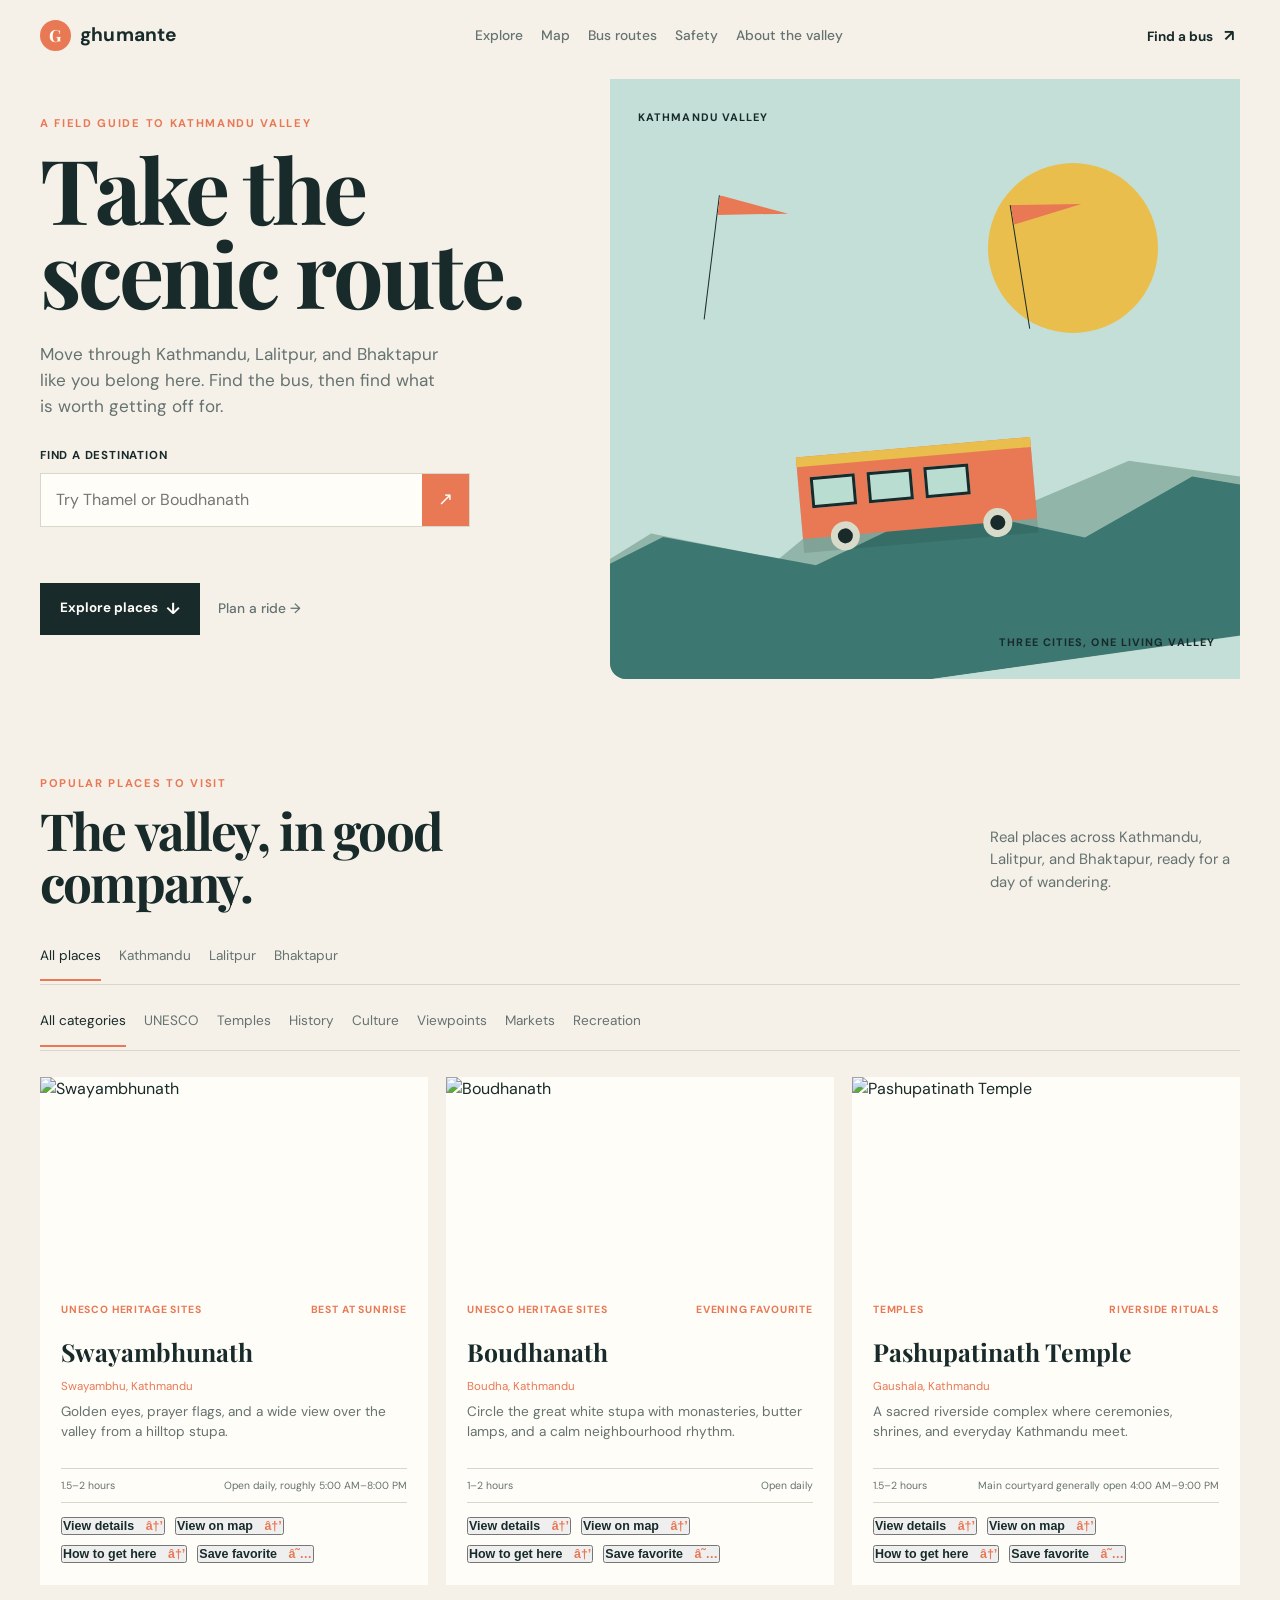
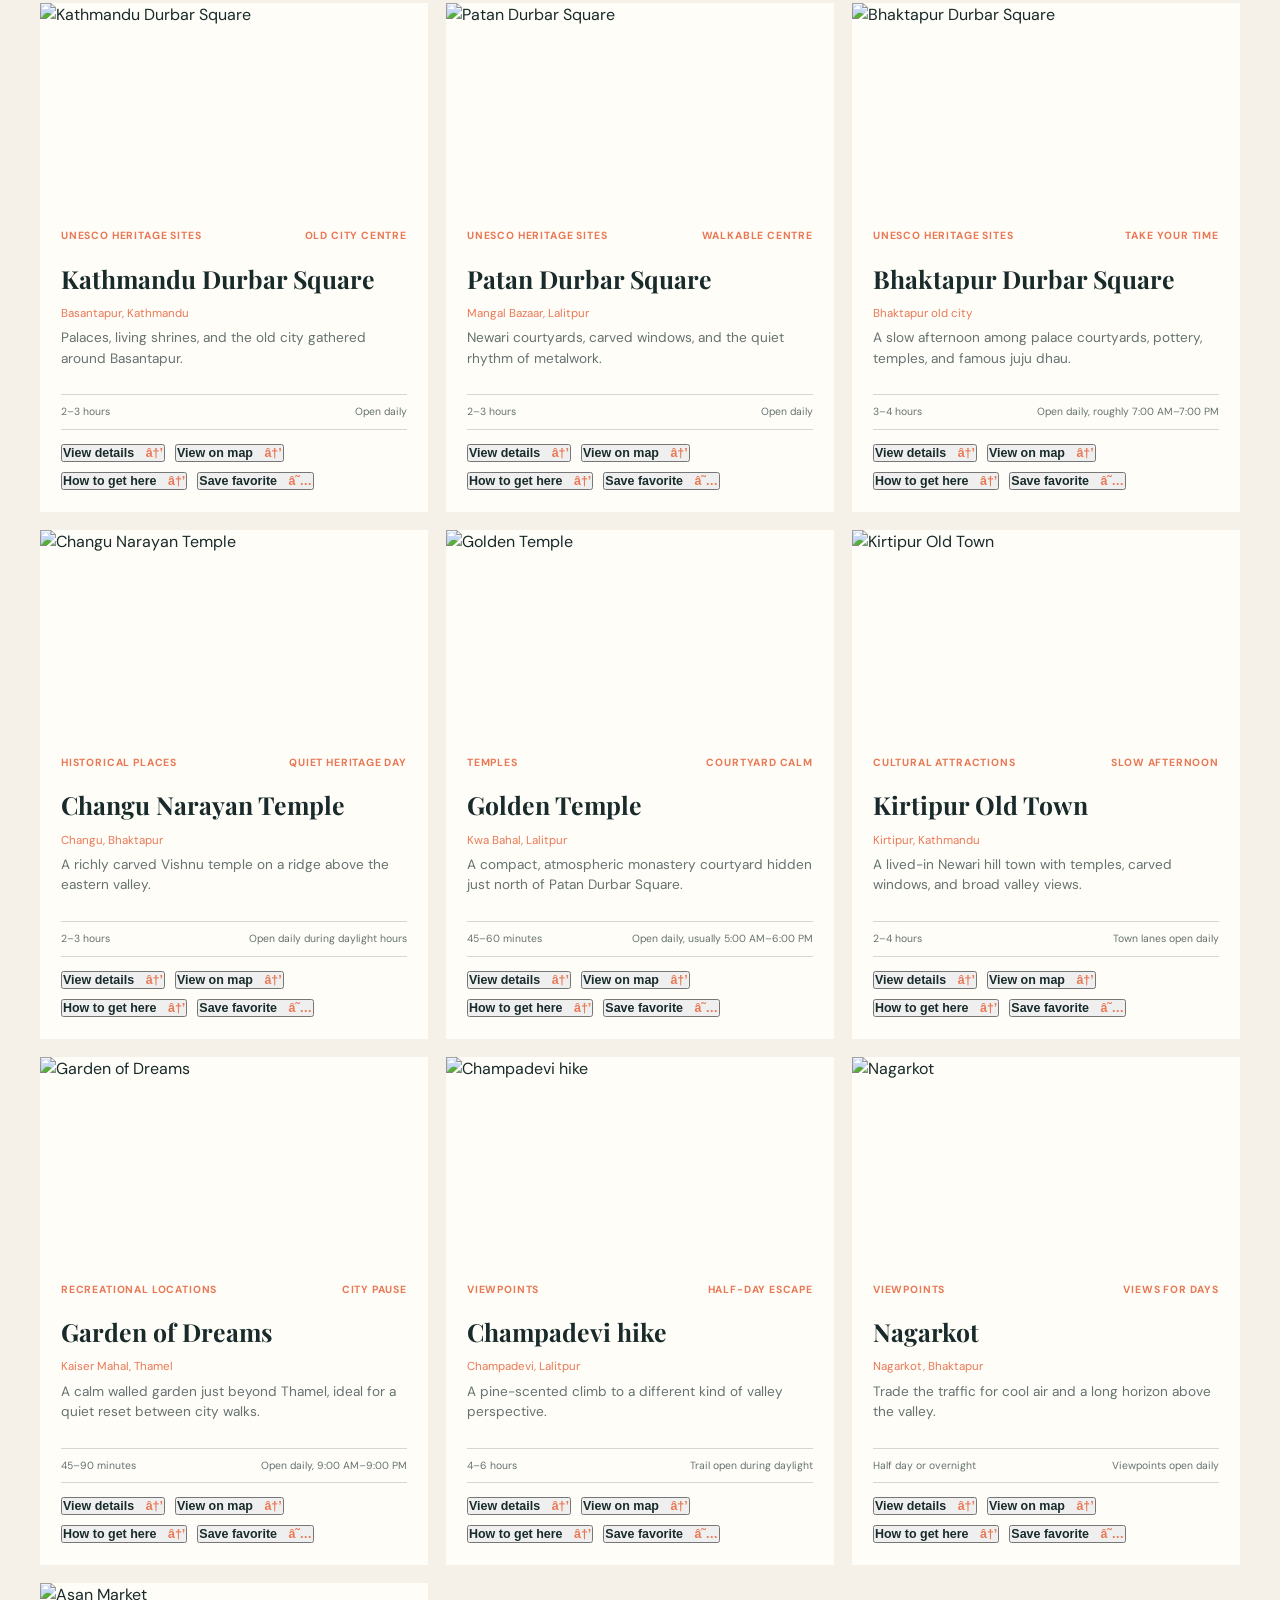
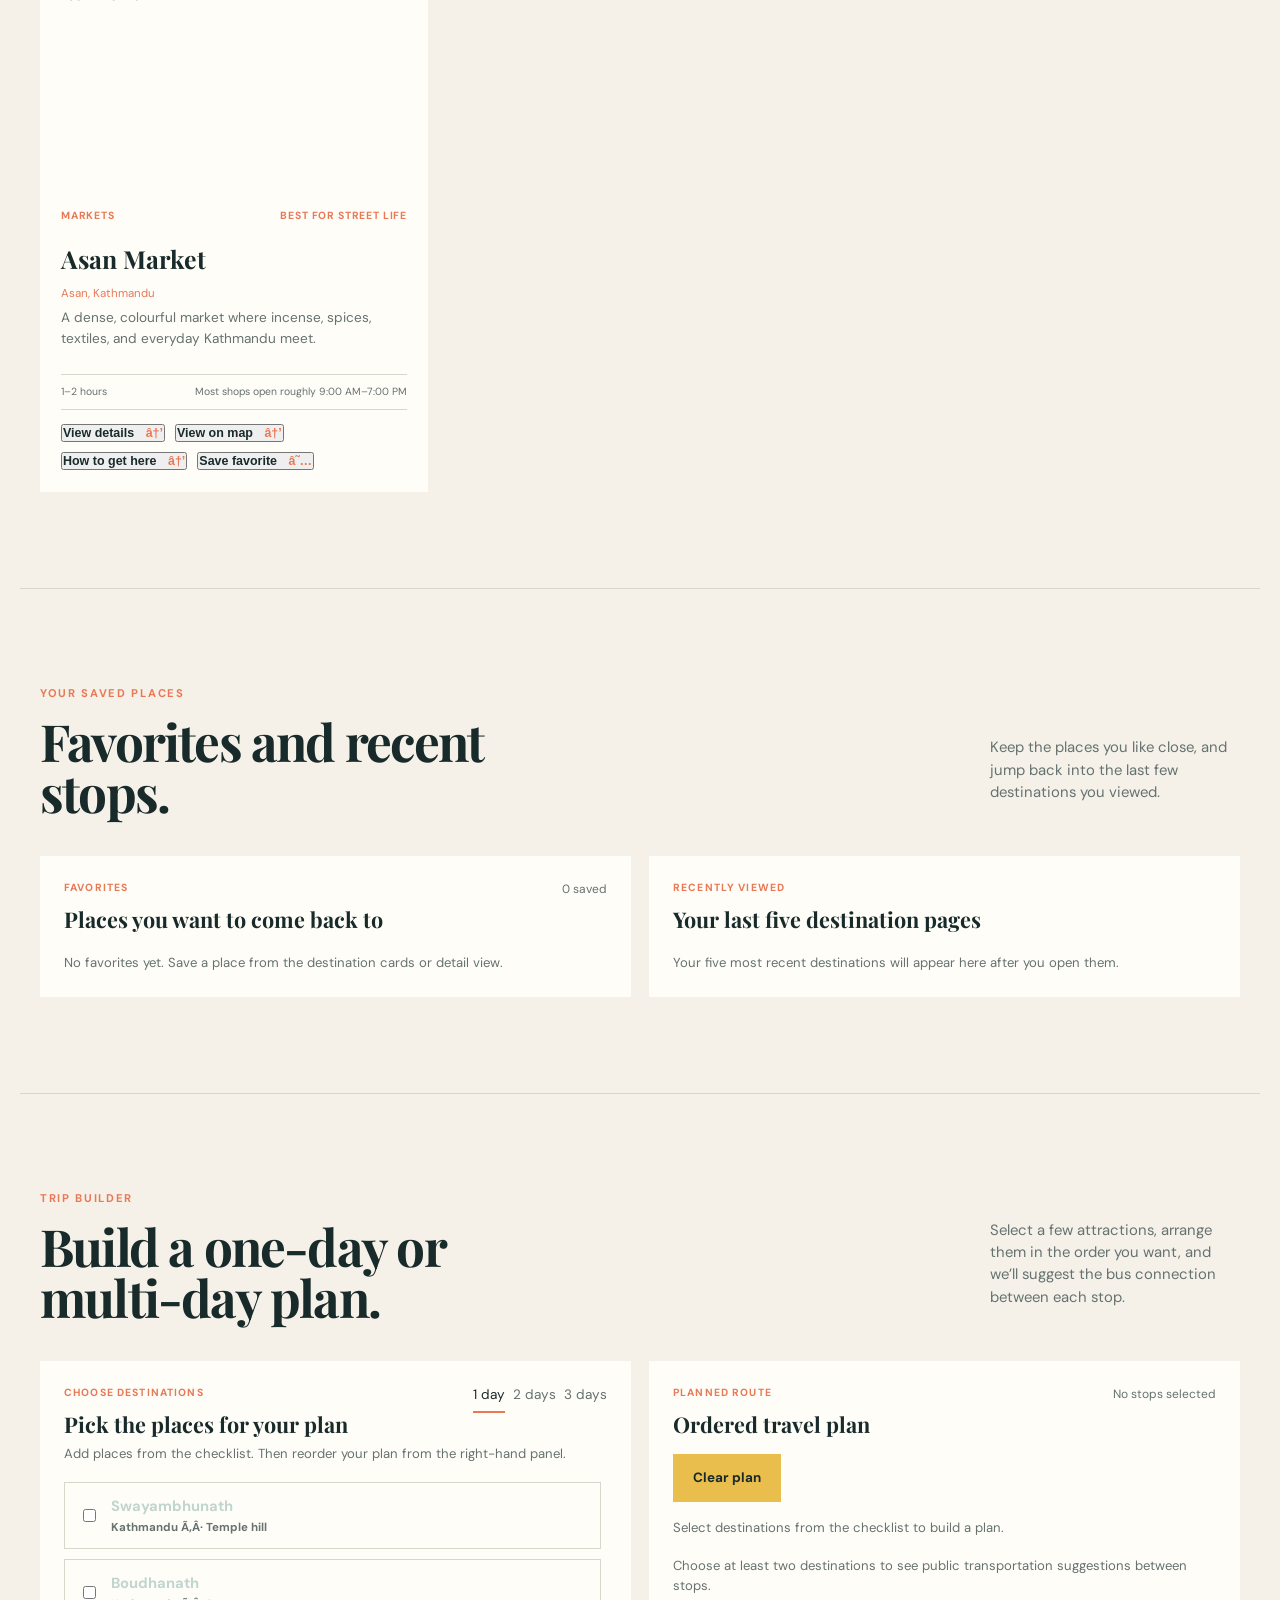
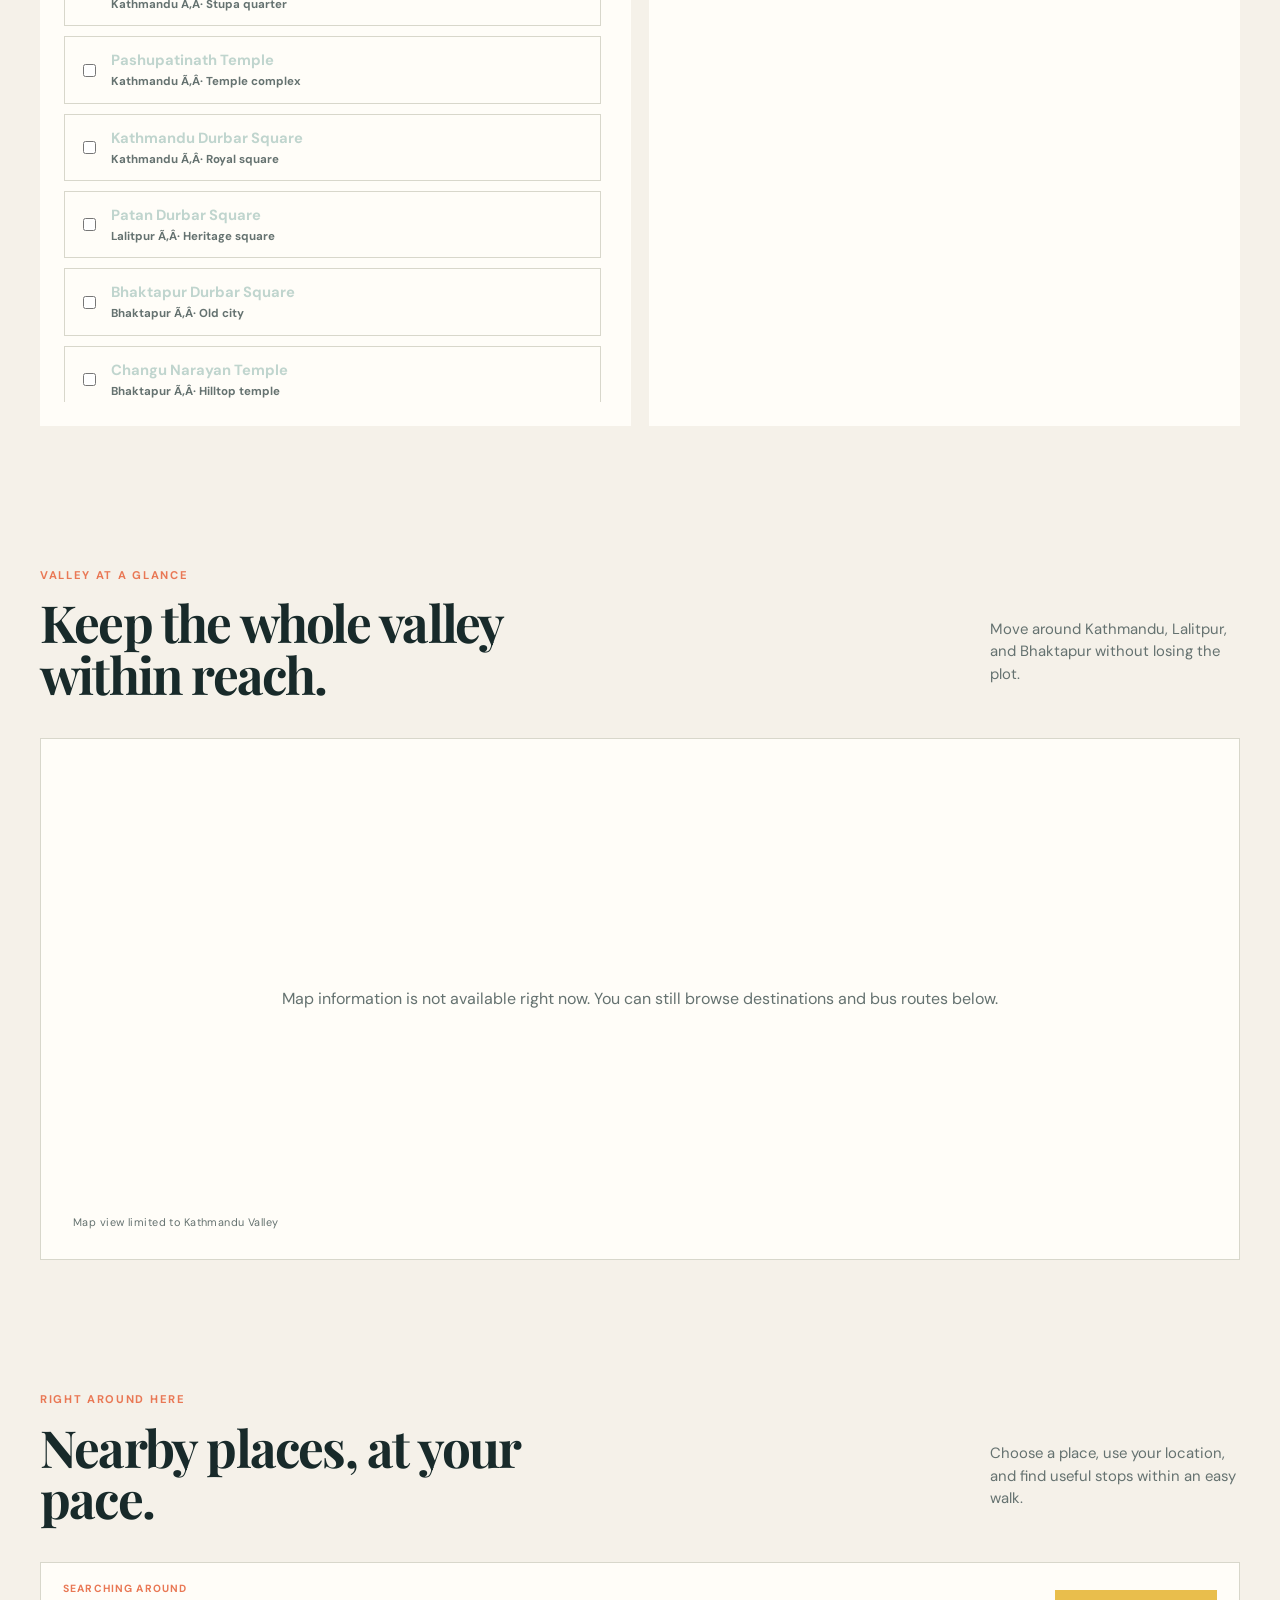
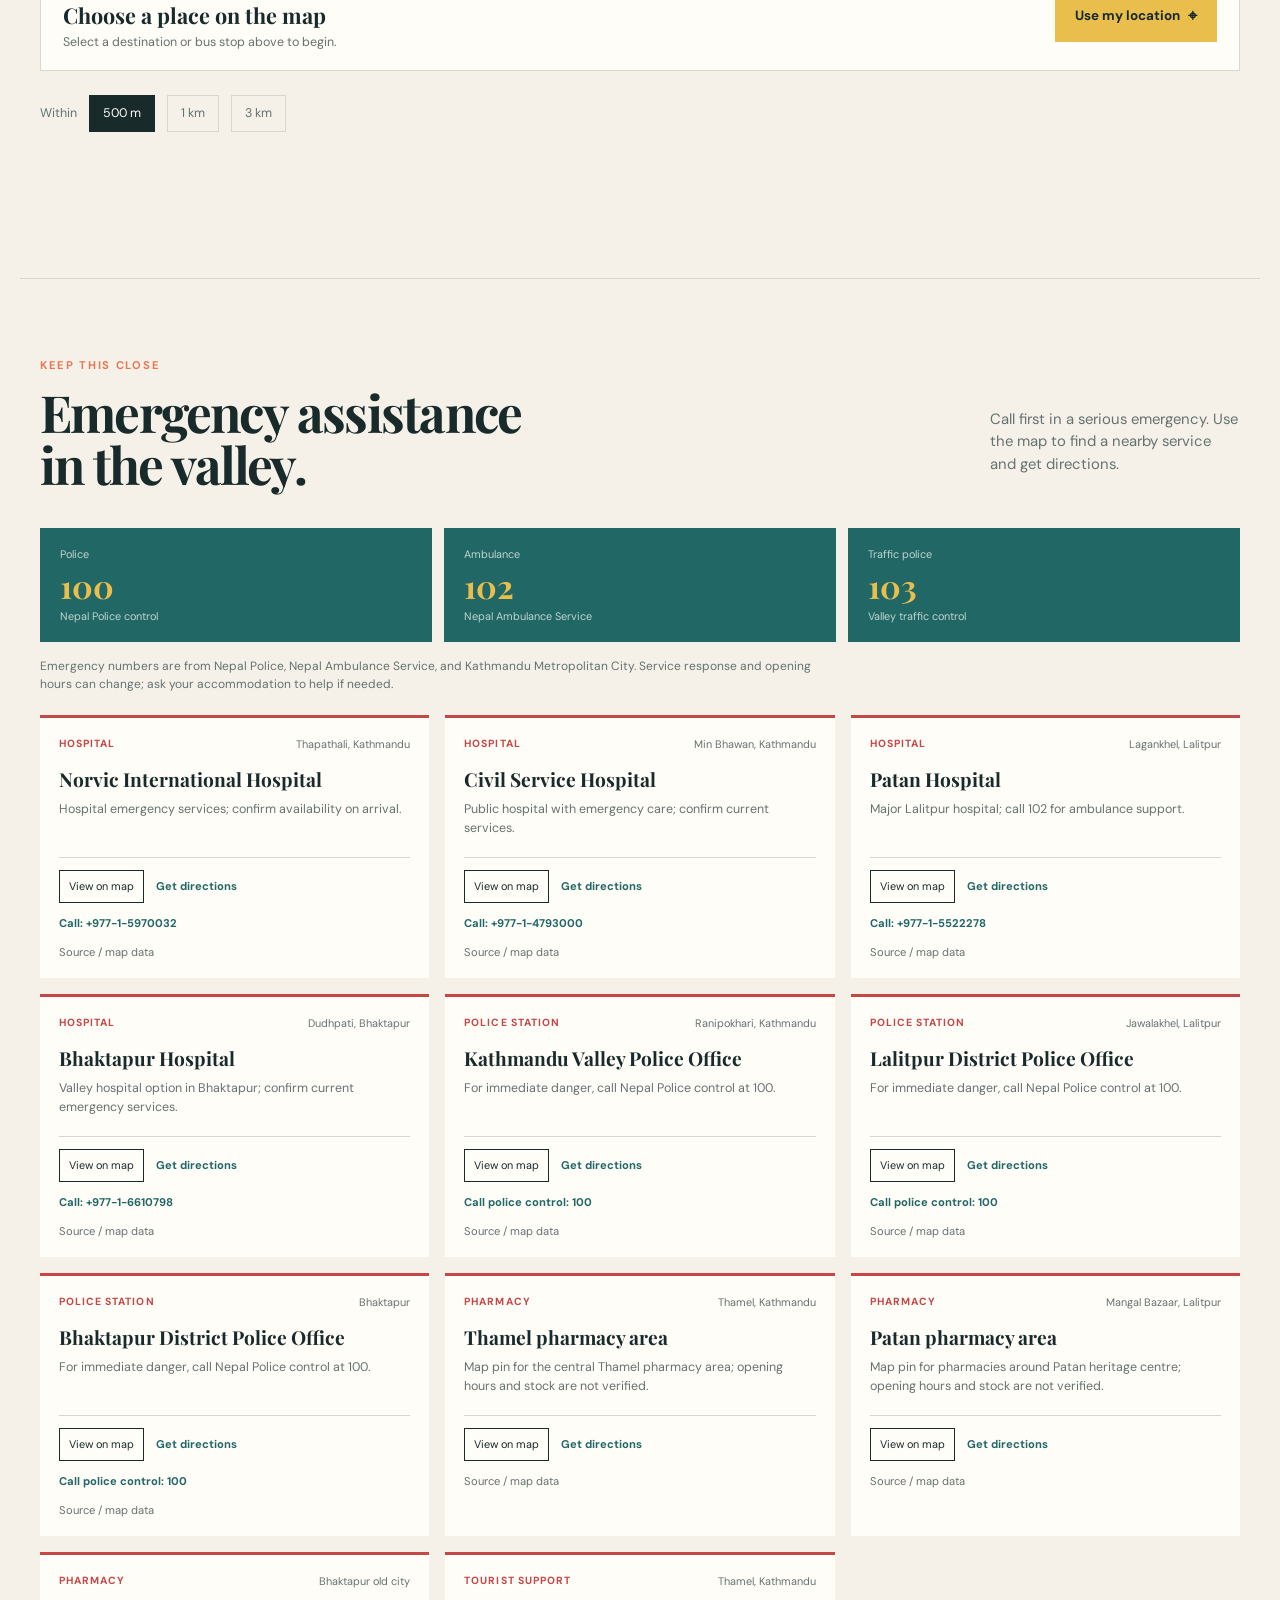
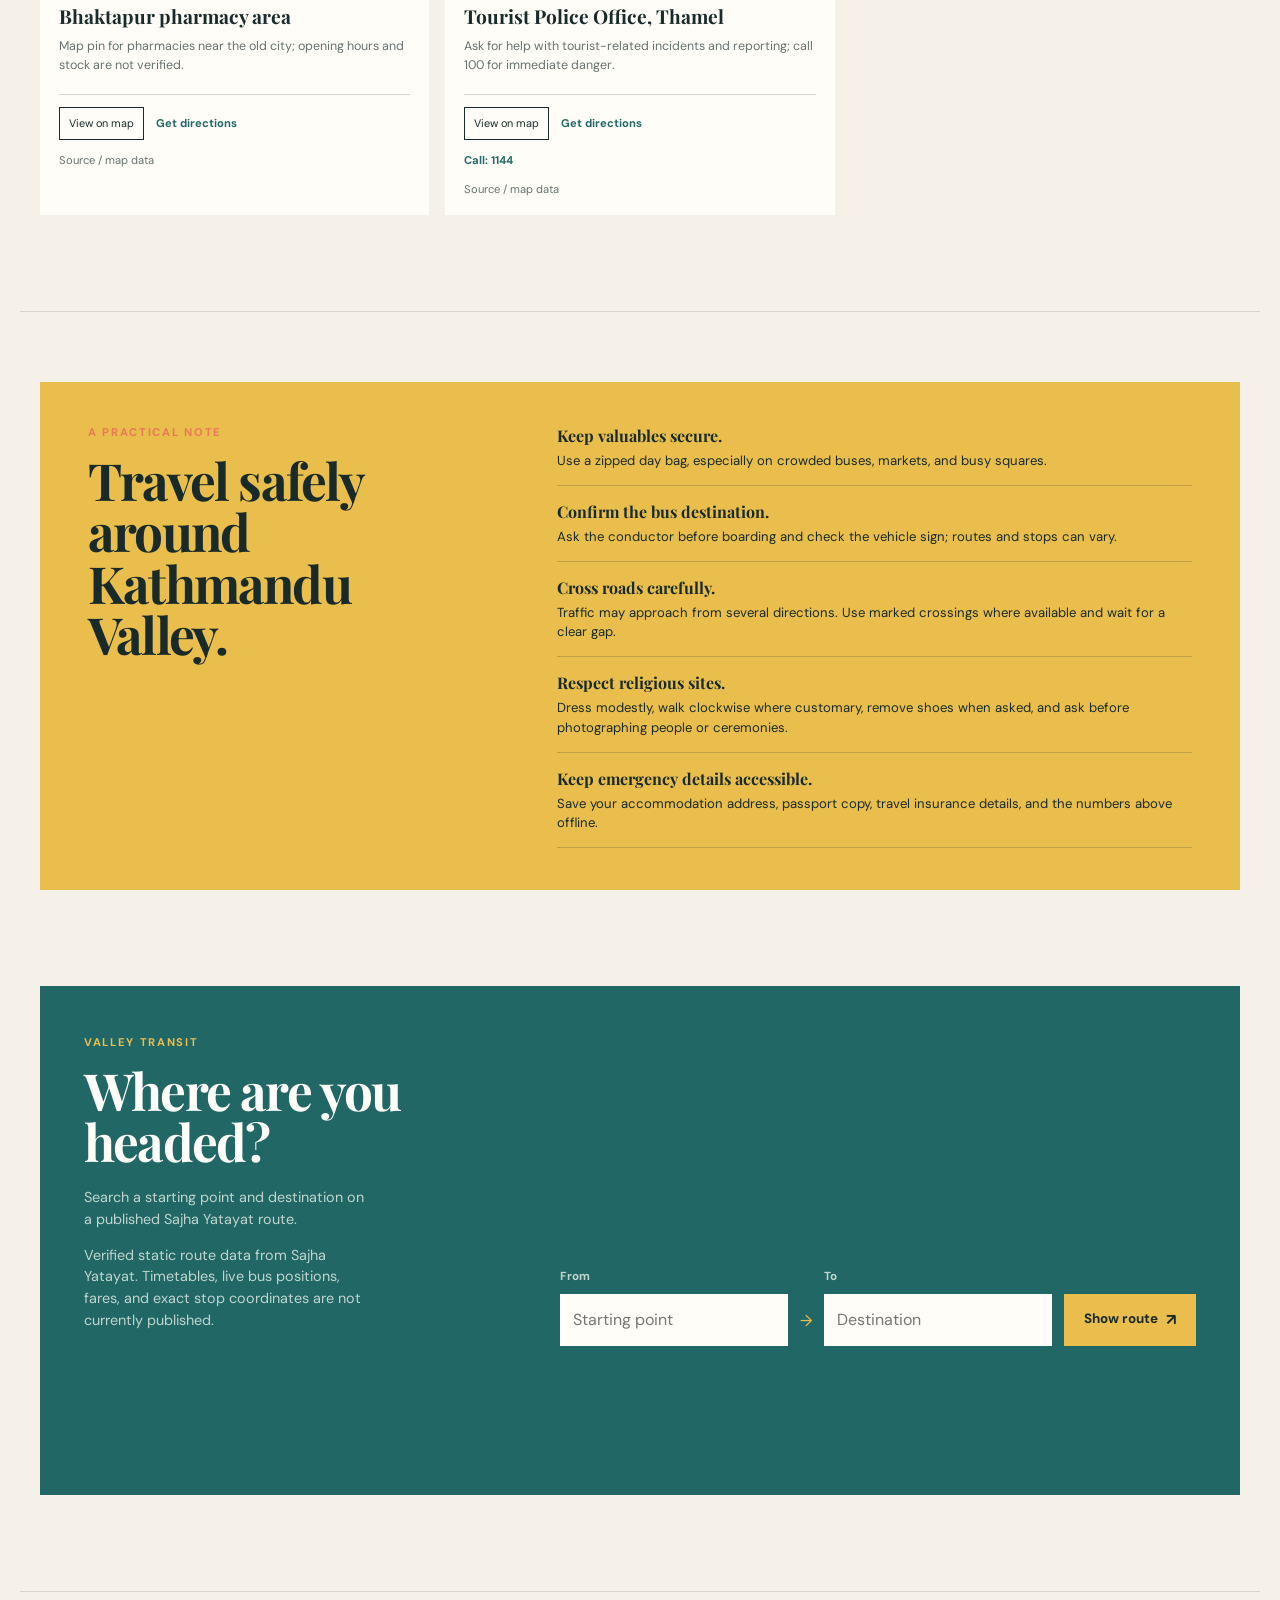
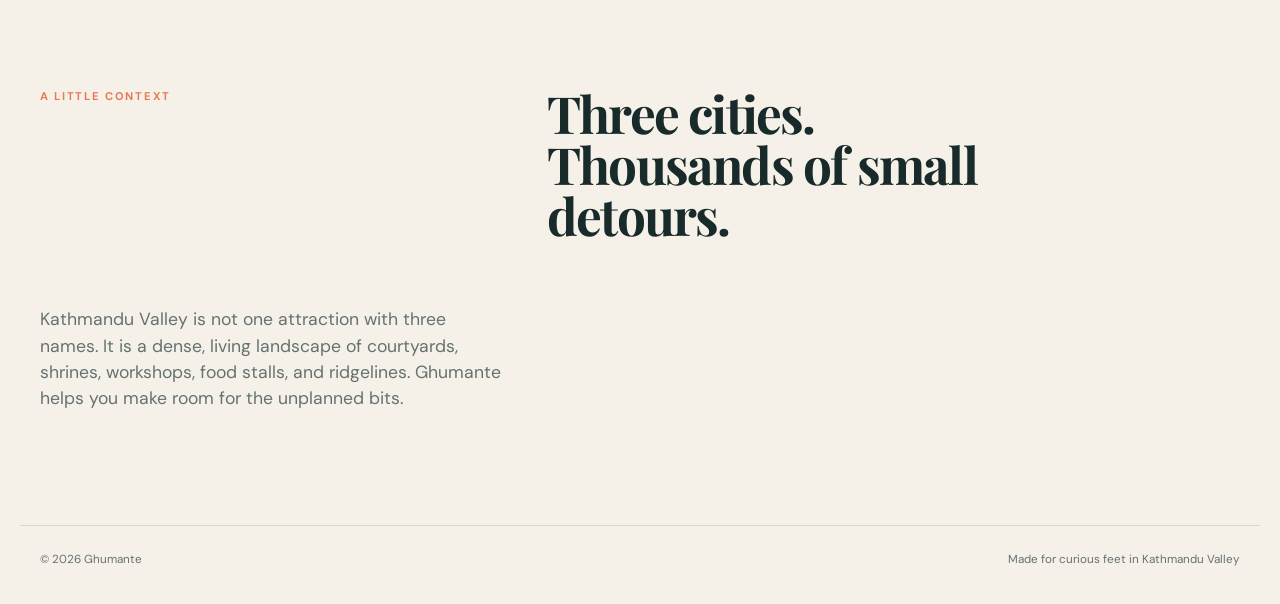
==== index.html @ 2a85feac "go go" ====
<!doctype html>
<html lang="en">
<head>
  <meta charset="UTF-8" />
  <meta name="viewport" content="width=device-width, initial-scale=1.0" />
  <meta name="description" content="Ghumante is a practical guide to exploring Kathmandu Valley by public bus." />
  <title>Ghumante | Kathmandu Valley guide</title>
  <link rel="preconnect" href="https://fonts.googleapis.com" />
  <link rel="preconnect" href="https://fonts.gstatic.com" crossorigin />
  <link href="https://fonts.googleapis.com/css2?family=DM+Sans:wght@400;500;700&family=Playfair+Display:wght@600;700&display=swap" rel="stylesheet" />
  <link rel="stylesheet" href="https://unpkg.com/leaflet@1.9.4/dist/leaflet.css" />
  <link rel="stylesheet" href="css/styles.css" />
  <script src="https://unpkg.com/leaflet@1.9.4/dist/leaflet.js"></script>
  <script type="module" src="js/main.js"></script>
</head>
<body>
  <div class="app-loader" id="app-loader" role="status" aria-live="polite" aria-busy="true">
    <span class="app-loader-spinner" aria-hidden="true"></span>
    <span id="app-loader-message">Loading your valley guide...</span>
  </div>
  <div class="app-feedback" id="app-feedback" role="status" aria-live="polite" hidden></div>
  <header class="site-header">
    <a class="brand" href="#top" aria-label="Ghumante home"><span class="brand-mark">G</span><span>ghumante</span></a>
    <nav class="main-nav" aria-label="Main navigation">
      <a href="#explore">Explore</a>
      <a href="#map">Map</a>
      <a href="#routes">Bus routes</a>
      <a href="#emergency">Safety</a>
      <a href="#about">About the valley</a>
    </nav>
    <button class="header-action" type="button" data-scroll-target="#routes">Find a bus <span aria-hidden="true">↗</span></button>
  </header>

  <main id="top">
    <section class="hero" aria-labelledby="hero-title">
      <div class="hero-copy">
        <p class="eyebrow">A field guide to Kathmandu Valley</p>
        <h1 id="hero-title">Take the scenic route.</h1>
        <p class="hero-intro">Move through Kathmandu, Lalitpur, and Bhaktapur like you belong here. Find the bus, then find what is worth getting off for.</p>
        <form class="destination-search" id="destination-search" role="search" autocomplete="off">
          <label for="destination-query">Find a destination</label>
          <div class="search-input-wrap">
            <input id="destination-query" name="destination" type="search" placeholder="Try Thamel or Boudhanath" aria-autocomplete="list" aria-controls="search-suggestions" aria-expanded="false" />
            <button type="submit" aria-label="Search destinations">↗</button>
          </div>
          <div class="search-suggestions" id="search-suggestions" role="listbox"></div>
          <p class="search-feedback" id="search-feedback" aria-live="polite"></p>
        </form>
        <div class="hero-actions">
          <a class="button button-dark" href="#explore">Explore places <span aria-hidden="true">↓</span></a>
          <a class="text-link" href="#routes">Plan a ride <span aria-hidden="true">→</span></a>
        </div>
      </div>
      <div class="hero-visual" aria-label="Illustration of Kathmandu Valley hills and a public bus">
        <div class="sun"></div>
        <div class="ridge ridge-back"></div>
        <div class="ridge ridge-front"></div>
        <div class="prayer-flag flag-one"></div>
        <div class="prayer-flag flag-two"></div>
        <div class="bus-illustration"><span class="bus-window"></span><span class="bus-window"></span><span class="bus-window"></span><span class="bus-wheel wheel-one"></span><span class="bus-wheel wheel-two"></span></div>
        <span class="visual-label label-top">Kathmandu Valley</span>
        <span class="visual-label label-bottom">three cities, one living valley</span>
      </div>
    </section>

    <section class="explore-section section-shell" id="explore" aria-labelledby="explore-title">
      <div class="section-heading">
        <div><p class="eyebrow">Popular places to visit</p><h2 id="explore-title">The valley, in good company.</h2></div>
        <p class="section-note">Real places across Kathmandu, Lalitpur, and Bhaktapur, ready for a day of wandering.</p>
      </div>
      <div class="filter-bar" role="group" aria-label="Filter destinations by city">
        <button class="filter-button is-active" type="button" data-city="all">All places</button>
        <button class="filter-button" type="button" data-city="Kathmandu">Kathmandu</button>
        <button class="filter-button" type="button" data-city="Lalitpur">Lalitpur</button>
        <button class="filter-button" type="button" data-city="Bhaktapur">Bhaktapur</button>
      </div>
      <div class="filter-bar category-filter-bar" role="group" aria-label="Filter popular places by category">
        <button class="filter-button category-filter is-active" type="button" data-category="all">All categories</button>
        <button class="filter-button category-filter" type="button" data-category="UNESCO heritage sites">UNESCO</button>
        <button class="filter-button category-filter" type="button" data-category="Temples">Temples</button>
        <button class="filter-button category-filter" type="button" data-category="Historical places">History</button>
        <button class="filter-button category-filter" type="button" data-category="Cultural attractions">Culture</button>
        <button class="filter-button category-filter" type="button" data-category="Viewpoints">Viewpoints</button>
        <button class="filter-button category-filter" type="button" data-category="Markets">Markets</button>
        <button class="filter-button category-filter" type="button" data-category="Recreational locations">Recreation</button>
      </div>
      <div class="destination-grid" id="destination-grid"></div>
    </section>

    <section class="saved-section section-shell" id="saved" aria-labelledby="saved-title">
      <div class="section-heading">
        <div><p class="eyebrow">Your saved places</p><h2 id="saved-title">Favorites and recent stops.</h2></div>
        <p class="section-note">Keep the places you like close, and jump back into the last few destinations you viewed.</p>
      </div>
      <div class="saved-grid">
        <article class="saved-panel">
          <div class="saved-panel-heading">
            <div>
              <span class="saved-label">Favorites</span>
              <h3>Places you want to come back to</h3>
            </div>
            <span class="saved-count" id="favorites-count">0 saved</span>
          </div>
          <div class="saved-list" id="favorites-list"></div>
        </article>
        <article class="saved-panel">
          <div class="saved-panel-heading">
            <div>
              <span class="saved-label">Recently viewed</span>
              <h3>Your last five destination pages</h3>
            </div>
          </div>
          <div class="saved-list" id="recent-list"></div>
        </article>
      </div>
    </section>

    <section class="itinerary-section section-shell" id="itinerary" aria-labelledby="itinerary-title">
      <div class="section-heading">
        <div><p class="eyebrow">Trip builder</p><h2 id="itinerary-title">Build a one-day or multi-day plan.</h2></div>
        <p class="section-note">Select a few attractions, arrange them in the order you want, and we’ll suggest the bus connection between each stop.</p>
      </div>
      <div class="itinerary-layout">
        <article class="itinerary-panel itinerary-select-panel">
          <div class="itinerary-panel-heading">
            <div>
              <span class="saved-label">Choose destinations</span>
              <h3>Pick the places for your plan</h3>
            </div>
            <div class="itinerary-type-toggle" role="group" aria-label="Trip duration">
              <button class="filter-button is-active" type="button" data-itinerary-days="1">1 day</button>
              <button class="filter-button" type="button" data-itinerary-days="2">2 days</button>
              <button class="filter-button" type="button" data-itinerary-days="3">3 days</button>
            </div>
          </div>
          <p class="itinerary-help">Add places from the checklist. Then reorder your plan from the right-hand panel.</p>
          <div class="itinerary-picker" id="itinerary-picker"></div>
        </article>
        <article class="itinerary-panel itinerary-plan-panel">
          <div class="itinerary-panel-heading">
            <div>
              <span class="saved-label">Planned route</span>
              <h3>Ordered travel plan</h3>
            </div>
            <span class="saved-count" id="itinerary-summary">No stops selected</span>
          </div>
          <div class="itinerary-controls">
            <button class="button button-light" type="button" id="itinerary-clear">Clear plan</button>
          </div>
          <ol class="itinerary-list" id="itinerary-list"></ol>
          <div class="itinerary-transit" id="itinerary-transit"></div>
        </article>
      </div>
    </section>

    <section class="destination-detail section-shell" id="destination-detail" aria-labelledby="detail-title" hidden>
      <div class="detail-layout">
        <img id="detail-image" class="detail-image" src="" alt="" />
        <div class="detail-copy"><div class="detail-heading"><div><p class="eyebrow" id="detail-category"></p><h2 id="detail-title"></h2><p class="detail-location" id="detail-location"></p><p class="detail-coordinates" id="detail-coordinates"></p></div><button class="detail-close" id="detail-close" type="button" aria-label="Close destination details">×</button></div><p id="detail-description"></p><div class="detail-facts" id="detail-facts"></div><div class="detail-columns"><div><span class="detail-label">Nearby bus stops</span><ul id="detail-bus-stops"></ul></div><div><span class="detail-label">Nearby attractions</span><ul id="detail-attractions"></ul></div></div><div class="detail-transport"><span class="detail-label">Available transportation</span><ul id="detail-transport-options"></ul><p class="detail-distance" id="detail-distance"></p></div><div class="detail-actions"><button class="button button-dark" id="detail-route" type="button">How to get here <span aria-hidden="true">↗</span></button><button class="text-link detail-map-link" id="detail-map" type="button">View on map <span aria-hidden="true">↗</span></button></div></div>
      </div>
    </section>

    <section class="map-section section-shell" id="map" aria-labelledby="map-title">
      <div class="section-heading">
        <div><p class="eyebrow">Valley at a glance</p><h2 id="map-title">Keep the whole valley within reach.</h2></div>
        <p class="section-note">Move around Kathmandu, Lalitpur, and Bhaktapur without losing the plot.</p>
      </div>
      <div class="map-frame">
        <div id="valley-map" aria-label="Interactive map of Kathmandu Valley"></div>
        <p class="map-feedback" id="map-feedback" hidden>Map information is not available right now. You can still browse destinations and bus routes below.</p>
        <p class="map-boundary-note">Map view limited to Kathmandu Valley</p>
      </div>
      <aside class="stop-details" id="stop-details" aria-live="polite" hidden>
        <div class="stop-details-heading"><div><p class="eyebrow">Bus stop guide</p><h3 id="stop-details-title"></h3><p id="stop-details-location"></p></div><button class="stop-details-close" id="stop-details-close" type="button" aria-label="Close bus stop details">×</button></div>
        <div class="stop-details-grid"><div><span class="stop-detail-label">Bus routes</span><ul id="stop-details-routes"></ul></div><div><span class="stop-detail-label">Nearby attractions</span><ul id="stop-details-attractions"></ul></div></div>
        <div class="stop-walking"><span class="stop-detail-label">Walking directions</span><p id="stop-details-walking"></p></div>
      </aside>
    </section>

    <section class="nearby-section section-shell" id="nearby" aria-labelledby="nearby-title">
      <div class="section-heading">
        <div><p class="eyebrow">Right around here</p><h2 id="nearby-title">Nearby places, at your pace.</h2></div>
        <p class="section-note">Choose a place, use your location, and find useful stops within an easy walk.</p>
      </div>
      <div class="nearby-toolbar">
        <div><span class="nearby-origin-label">Searching around</span><strong id="nearby-origin-name">Choose a place on the map</strong><p id="nearby-origin-note">Select a destination or bus stop above to begin.</p></div>
        <button class="button button-light" id="use-location" type="button">Use my location <span aria-hidden="true">⌖</span></button>
      </div>
      <div class="nearby-controls" role="group" aria-label="Nearby search radius">
        <span class="nearby-control-label">Within</span>
        <button class="radius-button is-active" type="button" data-radius="500">500 m</button>
        <button class="radius-button" type="button" data-radius="1000">1 km</button>
        <button class="radius-button" type="button" data-radius="3000">3 km</button>
      </div>
      <p class="nearby-feedback" id="nearby-feedback" aria-live="polite"></p>
      <div class="nearby-grid" id="nearby-grid"></div>
    </section>

    <section class="emergency-section section-shell" id="emergency" aria-labelledby="emergency-title">
      <div class="section-heading">
        <div><p class="eyebrow">Keep this close</p><h2 id="emergency-title">Emergency assistance in the valley.</h2></div>
        <p class="section-note">Call first in a serious emergency. Use the map to find a nearby service and get directions.</p>
      </div>
      <div class="emergency-hotlines" aria-label="Emergency phone numbers">
        <a class="emergency-hotline" href="tel:100"><span>Police</span><strong>100</strong><small>Nepal Police control</small></a>
        <a class="emergency-hotline" href="tel:102"><span>Ambulance</span><strong>102</strong><small>Nepal Ambulance Service</small></a>
        <a class="emergency-hotline" href="tel:103"><span>Traffic police</span><strong>103</strong><small>Valley traffic control</small></a>
      </div>
      <p class="emergency-note">Emergency numbers are from Nepal Police, Nepal Ambulance Service, and Kathmandu Metropolitan City. Service response and opening hours can change; ask your accommodation to help if needed.</p>
      <div class="emergency-grid" id="emergency-grid"></div>
    </section>

    <section class="safety-section section-shell" id="safety" aria-labelledby="safety-title">
      <div class="safety-panel">
        <div><p class="eyebrow">A practical note</p><h2 id="safety-title">Travel safely around Kathmandu Valley.</h2></div>
        <ul class="safety-list">
          <li><strong>Keep valuables secure.</strong> Use a zipped day bag, especially on crowded buses, markets, and busy squares.</li>
          <li><strong>Confirm the bus destination.</strong> Ask the conductor before boarding and check the vehicle sign; routes and stops can vary.</li>
          <li><strong>Cross roads carefully.</strong> Traffic may approach from several directions. Use marked crossings where available and wait for a clear gap.</li>
          <li><strong>Respect religious sites.</strong> Dress modestly, walk clockwise where customary, remove shoes when asked, and ask before photographing people or ceremonies.</li>
          <li><strong>Keep emergency details accessible.</strong> Save your accommodation address, passport copy, travel insurance details, and the numbers above offline.</li>
        </ul>
      </div>
    </section>

    <section class="route-section section-shell" id="routes" aria-labelledby="route-title">
      <div class="route-panel">
        <div class="route-heading"><p class="eyebrow">Valley transit</p><h2 id="route-title">Where are you headed?</h2><p>Search a starting point and destination on a published Sajha Yatayat route.</p><p class="route-data-note">Verified static route data from Sajha Yatayat. Timetables, live bus positions, fares, and exact stop coordinates are not currently published.</p></div>
        <form class="route-form" id="route-form">
          <div class="route-location-field"><label for="route-from">From</label><input id="route-from" type="search" placeholder="Starting point" autocomplete="off" required aria-autocomplete="list" aria-controls="route-from-suggestions" aria-expanded="false"><div class="route-suggestions" id="route-from-suggestions" role="listbox"></div></div>
          <span class="route-arrow" aria-hidden="true">→</span>
          <div class="route-location-field"><label for="route-to">To</label><input id="route-to" type="search" placeholder="Destination" autocomplete="off" required aria-autocomplete="list" aria-controls="route-to-suggestions" aria-expanded="false"><div class="route-suggestions" id="route-to-suggestions" role="listbox"></div></div>
          <button class="button button-light" type="submit">Show route <span aria-hidden="true">↗</span></button>
        </form>
        <div class="route-result" id="route-result" aria-live="polite"></div>
        <div class="route-options" id="route-options" aria-live="polite"></div>
      </div>
    </section>

    <section class="valley-note section-shell" id="about" aria-labelledby="about-title">
      <p class="eyebrow">A little context</p><h2 id="about-title">Three cities. Thousands of small detours.</h2><p>Kathmandu Valley is not one attraction with three names. It is a dense, living landscape of courtyards, shrines, workshops, food stalls, and ridgelines. Ghumante helps you make room for the unplanned bits.</p>
    </section>
  </main>

  <footer class="site-footer"><span>© 2026 Ghumante</span><span>Made for curious feet in Kathmandu Valley</span></footer>
</body>
</html>
---- css/styles.css ----
:root {
  --ink: #182a2a;
  --muted: #657270;
  --paper: #f5f1e9;
  --cream: #fffdf8;
  --line: #d8d7cb;
  --coral: #e97855;
  --teal: #216766;
  --yellow: #e9be4c;
  --display: 'Playfair Display', Georgia, serif;
  --body: 'DM Sans', 'Segoe UI', sans-serif;
}

* { box-sizing: border-box; }
html { scroll-behavior: smooth; }
body { margin: 0; background: var(--paper); color: var(--ink); font-family: var(--body); line-height: 1.5; overflow-x: clip; }
img, video, canvas, svg { display: block; max-width: 100%; }
.app-loader { align-items: center; background: rgba(24, 42, 42, .96); color: var(--cream); display: flex; gap: 12px; inset: 0; justify-content: center; padding: 20px; position: fixed; text-align: center; z-index: 2000; }
.app-loader[hidden] { display: none; }
.app-loader-spinner { animation: loader-spin .8s linear infinite; border: 3px solid rgba(255, 253, 248, .3); border-radius: 50%; border-top-color: var(--yellow); height: 24px; width: 24px; }
@keyframes loader-spin { to { transform: rotate(360deg); } }
.app-feedback { background: #fff5d9; border: 1px solid #e9be4c; color: var(--ink); font-size: .8rem; margin: 0 auto; max-width: 1240px; padding: 11px 20px; }
.app-feedback[hidden], .map-feedback[hidden] { display: none; }
.map-feedback { align-items: center; background: var(--cream); color: var(--muted); display: flex; inset: 10px; justify-content: center; margin: 0; padding: 24px; position: absolute; text-align: center; z-index: 1; }
a { color: inherit; text-decoration: none; }
.site-header { align-items: center; display: flex; flex-wrap: wrap; gap: 14px 18px; justify-content: space-between; max-width: 1240px; margin: 0 auto; padding: 20px 20px 10px; }
.brand { align-items: center; display: inline-flex; font-size: 1.2rem; font-weight: 700; gap: 9px; letter-spacing: .01em; }
.brand-mark { align-items: center; background: var(--coral); border-radius: 50%; color: var(--cream); display: inline-flex; font-family: var(--display); font-size: 1.05rem; height: 31px; justify-content: center; width: 31px; }
.main-nav { display: flex; flex: 1 1 420px; flex-wrap: wrap; gap: 10px 18px; justify-content: center; margin: 0 20px; min-width: 0; }
.main-nav a, .text-link { color: var(--muted); font-size: .86rem; font-weight: 500; }
.main-nav a:hover, .text-link:hover { color: var(--coral); }
.header-action, .button { border: 0; cursor: pointer; font: inherit; font-size: .84rem; font-weight: 700; }
.header-action { background: transparent; color: var(--ink); }
.header-action span, .button span { font-size: 1rem; margin-left: 8px; }
.hero { display: grid; grid-template-columns: minmax(0, .95fr) minmax(320px, 1.05fr); margin: 18px auto 0; max-width: 1240px; min-height: 520px; padding: 0 20px; }
.hero-copy { align-self: center; max-width: 510px; padding: 36px 0 44px; }
.eyebrow { color: var(--coral); font-size: .7rem; font-weight: 700; letter-spacing: .15em; margin: 0 0 14px; text-transform: uppercase; }
h1, h2, h3, p { margin-top: 0; }
h1, h2 { font-family: var(--display); font-weight: 700; letter-spacing: -.035em; }
h1 { font-size: clamp(3.8rem, 7vw, 6.7rem); line-height: .94; margin: 0 0 28px; max-width: 570px; }
h2 { font-size: clamp(2.2rem, 4vw, 3.45rem); line-height: 1; margin-bottom: 20px; }
.hero-intro { color: var(--muted); font-size: 1.07rem; max-width: 410px; }
.destination-search { margin-top: 28px; max-width: 430px; position: relative; }
.destination-search label { color: var(--ink); display: block; font-size: .72rem; letter-spacing: .07em; text-transform: uppercase; }
.search-input-wrap { background: var(--cream); border: 1px solid var(--line); display: flex; margin-top: 8px; }
.search-input-wrap:focus-within { border-color: var(--teal); box-shadow: 0 0 0 3px rgba(33, 103, 102, .12); }
.search-input-wrap input { background: transparent; border: 0; color: var(--ink); flex: 1; font: inherit; min-width: 0; outline: 0; padding: 14px 15px; }
.search-input-wrap button { background: var(--coral); border: 0; color: var(--cream); cursor: pointer; font-size: 1.1rem; padding: 0 16px; }
.search-suggestions { background: var(--cream); box-shadow: 0 12px 25px rgba(24, 42, 42, .12); left: 0; position: absolute; right: 0; top: 74px; z-index: 20; }
.search-suggestions:empty { display: none; }
.search-suggestions button { background: transparent; border: 0; border-bottom: 1px solid var(--line); cursor: pointer; display: block; padding: 11px 14px; text-align: left; width: 100%; }
.search-suggestions button:hover, .search-suggestions button:focus { background: #edf3ed; outline: 0; }
.search-suggestions strong, .search-suggestions span { display: block; }
.search-suggestions strong { font-family: var(--display); font-size: 1rem; }
.search-suggestions span { color: var(--muted); font-size: .7rem; margin-top: 2px; }
.search-feedback { font-size: .76rem; margin: 8px 0 0; min-height: 18px; }
.search-feedback.is-success { color: var(--teal); } .search-feedback.is-outside { color: #a34c35; }
.hero-actions { align-items: center; display: flex; flex-wrap: wrap; gap: 14px 18px; margin-top: 30px; }
.button { display: inline-flex; align-items: center; justify-content: center; max-width: 100%; padding: 14px 20px; text-align: center; }
.button-dark { background: var(--ink); color: var(--cream); }
.button-dark:hover { background: var(--teal); }
.button-light { background: var(--yellow); color: var(--ink); white-space: nowrap; }
.hero-visual { background: #c4dfd7; min-height: 500px; overflow: hidden; position: relative; border-radius: 0 0 0 16px; }
.sun { background: var(--yellow); border-radius: 50%; height: 170px; position: absolute; right: 13%; top: 14%; width: 170px; }
.ridge { bottom: 0; left: -15%; position: absolute; transform: rotate(-8deg); width: 130%; }
.ridge-back { background: #91b5a8; height: 45%; clip-path: polygon(0 55%, 17% 32%, 32% 48%, 48% 18%, 60% 43%, 76% 30%, 100% 51%, 100% 100%, 0 100%); }
.ridge-front { background: #3c7771; height: 33%; clip-path: polygon(0 37%, 19% 10%, 37% 35%, 53% 14%, 70% 40%, 84% 17%, 100% 38%, 100% 100%, 0 100%); }
.bus-illustration { background: var(--coral); bottom: 25%; box-shadow: 0 14px 0 rgba(24, 42, 42, .13); height: 82px; left: 30%; position: absolute; transform: rotate(-5deg); width: 235px; }
.bus-illustration:before { background: var(--yellow); content: ''; height: 10px; left: 0; position: absolute; right: 0; top: 0; }
.bus-window { background: #b9ddd1; border: 3px solid var(--ink); display: inline-block; height: 31px; margin: 21px 0 0 12px; width: 45px; }
.bus-wheel { background: var(--ink); border: 7px solid #d9dbca; border-radius: 50%; bottom: -15px; height: 29px; position: absolute; width: 29px; }
.wheel-one { left: 28px; } .wheel-two { right: 25px; }
.visual-label { color: var(--ink); font-size: .68rem; font-weight: 700; letter-spacing: .1em; position: absolute; text-transform: uppercase; }
.label-top { left: 28px; top: 30px; } .label-bottom { bottom: 28px; right: 25px; }
.prayer-flag { border-left: 1px solid var(--ink); height: 125px; position: absolute; top: 20%; width: 70px; }
.prayer-flag:after { background: var(--coral); clip-path: polygon(0 0, 100% 22%, 0 44%); content: ''; height: 45px; left: 0; position: absolute; top: 0; width: 70px; }
.flag-one { left: 16%; transform: rotate(7deg); } .flag-two { right: 24%; transform: rotate(-9deg); }
.section-shell { margin: 0 auto; max-width: 1240px; padding: 96px 20px; }
.section-heading { align-items: end; display: flex; justify-content: space-between; margin-bottom: 38px; }
.section-heading h2 { max-width: 490px; margin-bottom: 0; }
.section-note { color: var(--muted); font-size: .93rem; max-width: 250px; }
.filter-bar { border-bottom: 1px solid var(--line); display: flex; flex-wrap: wrap; gap: 10px 18px; margin-bottom: 26px; padding-bottom: 3px; }
.filter-button { background: transparent; border: 0; border-bottom: 2px solid transparent; color: var(--muted); cursor: pointer; font: inherit; font-size: .85rem; padding: 0 0 13px; }
.filter-button.is-active, .filter-button:hover { border-color: var(--coral); color: var(--ink); }
.destination-grid { display: grid; gap: 18px; grid-template-columns: repeat(3, minmax(0, 1fr)); }
.destination-card { background: var(--cream); min-width: 0; }
.card-photo { display: block; height: 205px; object-fit: cover; width: 100%; }
.card-location { color: var(--coral) !important; font-size: .72rem !important; margin-bottom: 6px; min-height: 0 !important; }
.card-visit-meta { border-bottom: 1px solid var(--line); border-top: 1px solid var(--line); color: var(--muted); display: flex; font-size: .65rem; gap: 12px; justify-content: space-between; margin-top: 14px; padding: 9px 0; }
.card-actions { display: flex; flex-wrap: wrap; gap: 10px; margin-top: 14px; } .card-actions .card-link { color: var(--ink); margin: 0; padding: 0; } .card-actions .card-link:hover { color: var(--coral); }
.card-art { height: 170px; overflow: hidden; position: relative; }
.tone-saffron .card-art { background: #f0c978; } .tone-brick .card-art { background: #d47d61; } .tone-clay .card-art { background: #d49b74; } .tone-teal .card-art { background: #a3cbc1; } .tone-forest .card-art { background: #8da67c; } .tone-sky .card-art { background: #98c3c3; }
.art-sun { background: rgba(255, 253, 248, .72); border-radius: 50%; height: 65px; position: absolute; right: 19%; top: 23%; width: 65px; }
.art-ridge { background: rgba(33, 103, 102, .62); bottom: -20px; clip-path: polygon(0 55%, 35% 22%, 56% 42%, 78% 10%, 100% 48%, 100% 100%, 0 100%); height: 110px; left: -10%; position: absolute; width: 120%; }
.art-line { border-top: 1px solid var(--ink); bottom: 40px; left: 0; opacity: .55; position: absolute; transform: rotate(-7deg); width: 100%; }
.art-stamp { border: 1px solid var(--ink); font-size: .65rem; font-weight: 700; padding: 5px 7px; position: absolute; right: 16px; top: 16px; }
.card-content { padding: 20px 21px 22px; } .card-meta { color: var(--coral); display: flex; font-size: .65rem; font-weight: 700; justify-content: space-between; letter-spacing: .08em; text-transform: uppercase; }
.card-content h3 { font-family: var(--display); font-size: 1.55rem; margin: 16px 0 8px; } .card-content p { color: var(--muted); font-size: .85rem; min-height: 52px; }
.card-link { display: inline-block; font-size: .78rem; font-weight: 700; margin-top: 5px; } .card-link span { color: var(--coral); margin-left: 8px; }
.saved-section { border-top: 1px solid var(--line); }
.saved-grid, .itinerary-layout { display: grid; gap: 18px; grid-template-columns: repeat(2, minmax(0, 1fr)); }
.saved-panel, .itinerary-panel { background: var(--cream); padding: 24px; }
.saved-panel-heading, .itinerary-panel-heading { align-items: start; display: flex; justify-content: space-between; gap: 20px; }
.saved-label { color: var(--coral); display: block; font-size: .65rem; font-weight: 700; letter-spacing: .11em; margin-bottom: 7px; text-transform: uppercase; }
.saved-panel h3, .itinerary-panel h3 { font-family: var(--display); font-size: 1.35rem; margin-bottom: 0; }
.saved-count { color: var(--muted); font-size: .75rem; white-space: nowrap; }
.saved-list { display: grid; gap: 12px; margin-top: 18px; }
.saved-item, .recent-item, .itinerary-leg { border: 1px solid var(--line); padding: 14px 15px; }
.saved-item { display: flex; justify-content: space-between; gap: 14px; }
.saved-item h4, .recent-item strong, .itinerary-stop h4, .itinerary-leg h4 { font-family: var(--display); font-size: 1rem; margin: 0 0 4px; }
.saved-item p, .recent-item span, .itinerary-stop p, .itinerary-leg p { color: var(--muted); font-size: .78rem; margin: 0; }
.saved-item-actions, .itinerary-stop-actions { display: flex; flex-wrap: wrap; gap: 10px; }
.saved-link { background: transparent; border: 0; color: var(--teal); cursor: pointer; font: inherit; font-size: .74rem; padding: 0; }
.saved-empty, .itinerary-help { color: var(--muted); font-size: .82rem; margin: 0; }
.recent-item { background: transparent; cursor: pointer; text-align: left; width: 100%; }
.recent-item strong { display: block; }
.itinerary-section { border-top: 1px solid var(--line); }
.itinerary-help { margin-top: 4px; }
.itinerary-picker { display: grid; gap: 10px; margin-top: 18px; max-height: 520px; overflow: auto; padding-right: 6px; }
.itinerary-choice { align-items: center; border: 1px solid var(--line); cursor: pointer; display: flex; gap: 12px; padding: 12px 14px; }
.itinerary-choice input { accent-color: var(--coral); }
.itinerary-choice strong { display: block; font-size: .92rem; }
.itinerary-choice small { color: var(--muted); display: block; font-size: .72rem; margin-top: 2px; }
.itinerary-controls { margin: 14px 0 16px; }
.itinerary-list { display: grid; gap: 12px; list-style: none; margin: 0; padding: 0; }
.itinerary-stop { border: 1px solid var(--line); padding: 14px 15px; }
.itinerary-stop-meta { align-items: start; display: flex; gap: 12px; justify-content: space-between; }
.itinerary-stop-index { align-items: center; background: var(--ink); color: var(--cream); display: inline-flex; font-size: .7rem; font-weight: 700; height: 24px; justify-content: center; width: 24px; }
.itinerary-transit { display: grid; gap: 12px; margin-top: 18px; }
.itinerary-type-toggle { display: flex; gap: 8px; }
.itinerary-type-toggle .filter-button { padding-bottom: 6px; }
.destination-detail { border-top: 1px solid var(--line); padding-top: 70px; }
.detail-layout { background: var(--cream); display: grid; grid-template-columns: minmax(280px, .85fr) minmax(0, 1.15fr); overflow: hidden; }
.detail-image { height: 100%; min-height: 490px; object-fit: cover; width: 100%; }
.detail-copy { padding: 42px 48px; } .detail-heading { align-items: start; display: flex; justify-content: space-between; } .detail-heading h2 { margin: 0 0 7px; } .detail-location { color: var(--coral); font-size: .82rem; } .detail-coordinates { color: var(--muted); font-size: .7rem; margin: 4px 0 0; }
.detail-copy > p { color: var(--muted); font-size: 1rem; max-width: 600px; }
.detail-close { background: transparent; border: 0; color: var(--muted); cursor: pointer; font-size: 1.6rem; padding: 0 0 8px 12px; }
.detail-facts { border-bottom: 1px solid var(--line); border-top: 1px solid var(--line); display: grid; gap: 15px; grid-template-columns: 1fr 1fr; margin: 24px 0; padding: 15px 0; } .detail-facts span, .detail-facts strong { display: block; } .detail-facts span, .detail-label { color: var(--coral); font-size: .63rem; font-weight: 700; letter-spacing: .08em; text-transform: uppercase; } .detail-facts strong { font-size: .74rem; margin-top: 4px; }
.detail-columns { display: grid; gap: 30px; grid-template-columns: 1fr 1fr; } .detail-columns ul { color: var(--muted); font-size: .8rem; line-height: 1.6; margin: 8px 0 0; padding-left: 18px; }
.detail-transport { border-top: 1px solid var(--line); margin-top: 22px; padding-top: 17px; } .detail-transport ul { color: var(--muted); font-size: .8rem; line-height: 1.6; margin: 8px 0 0; padding-left: 18px; } .detail-distance { color: var(--teal); font-size: .75rem; margin: 13px 0 0; }
.detail-actions { align-items: center; display: flex; flex-wrap: wrap; gap: 14px 24px; margin-top: 30px; } .detail-map-link { border: 0; padding: 0; }
.map-section { padding-top: 45px; }
.map-frame { background: var(--cream); border: 1px solid var(--line); padding: 10px; position: relative; }
#valley-map { height: clamp(320px, 55vw, 500px); width: 100%; }
.map-boundary-note { background: rgba(255, 253, 248, .94); bottom: 22px; color: var(--muted); font-size: .68rem; left: 22px; letter-spacing: .04em; margin: 0; padding: 7px 10px; position: absolute; z-index: 500; }
.leaflet-container { font-family: var(--body); }
.leaflet-popup-content strong { color: var(--ink); font-family: var(--display); font-size: 1rem; }
.leaflet-popup-content span { color: var(--muted); font-size: .75rem; }
.stop-details { background: var(--cream); border-left: 5px solid var(--yellow); box-shadow: 0 12px 28px rgba(24, 42, 42, .1); margin-top: 18px; padding: 24px 26px; }
.stop-details-heading { align-items: start; display: flex; gap: 16px; justify-content: space-between; }
.stop-details-heading .eyebrow { margin-bottom: 8px; } .stop-details-heading h3 { font-family: var(--display); font-size: 1.55rem; margin: 0; }
.stop-details-heading p:last-child { color: var(--muted); font-size: .8rem; margin: 4px 0 0; }
.stop-details-close { background: transparent; border: 0; color: var(--muted); cursor: pointer; font-size: 1.5rem; line-height: 1; padding: 0 0 8px 12px; }
.stop-details-grid { display: grid; gap: 30px; grid-template-columns: 1fr 1fr; margin-top: 22px; }
.stop-detail-label { color: var(--coral); display: block; font-size: .65rem; font-weight: 700; letter-spacing: .11em; text-transform: uppercase; }
.stop-details ul { color: var(--muted); font-size: .82rem; line-height: 1.6; margin: 8px 0 0; padding-left: 18px; }
.stop-walking { border-top: 1px solid var(--line); margin-top: 20px; padding-top: 16px; } .stop-walking p { color: var(--muted); font-size: .84rem; margin: 7px 0 0; }
.nearby-section { padding-top: 35px; }
.nearby-toolbar { align-items: center; background: var(--cream); border: 1px solid var(--line); display: flex; flex-wrap: wrap; gap: 14px 18px; justify-content: space-between; padding: 18px 22px; }
.nearby-origin-label { color: var(--coral); display: block; font-size: .65rem; font-weight: 700; letter-spacing: .11em; text-transform: uppercase; }
.nearby-toolbar strong { display: block; font-family: var(--display); font-size: 1.35rem; margin-top: 2px; } .nearby-toolbar p { color: var(--muted); font-size: .78rem; margin: 2px 0 0; }
.nearby-controls { align-items: center; display: flex; flex-wrap: wrap; gap: 10px 12px; margin: 24px 0 12px; } .nearby-control-label { color: var(--muted); font-size: .78rem; }
.radius-button { background: transparent; border: 1px solid var(--line); color: var(--muted); cursor: pointer; font: inherit; font-size: .78rem; padding: 8px 13px; } .radius-button.is-active, .radius-button:hover { background: var(--ink); border-color: var(--ink); color: var(--cream); }
.nearby-feedback { color: var(--muted); font-size: .78rem; min-height: 20px; }
.nearby-grid { display: grid; gap: 16px; grid-template-columns: repeat(3, minmax(0, 1fr)); margin-top: 18px; }
.nearby-card { background: var(--cream); border-top: 3px solid var(--teal); padding: 18px 19px; } .nearby-card-heading { align-items: center; display: flex; justify-content: space-between; }
.nearby-category { color: var(--coral); font-size: .65rem; font-weight: 700; letter-spacing: .1em; text-transform: uppercase; } .nearby-distance { color: var(--muted); font-size: .75rem; }
.nearby-card h3 { font-family: var(--display); font-size: 1.25rem; margin: 12px 0 7px; } .nearby-card > p { color: var(--muted); font-size: .8rem; min-height: 44px; }
.nearby-card-footer { align-items: center; border-top: 1px solid var(--line); display: flex; gap: 10px; justify-content: space-between; margin-top: 15px; padding-top: 12px; } .nearby-card-footer > span { color: var(--muted); font-size: .68rem; }
.nearby-map-button { background: transparent; border: 1px solid var(--ink); color: var(--ink); cursor: pointer; font: inherit; font-size: .68rem; padding: 7px 9px; white-space: nowrap; } .nearby-map-button:hover { background: var(--yellow); border-color: var(--yellow); }
.nearby-directions { border-top: 1px dashed var(--line); margin-top: 12px; padding-top: 10px; } .nearby-directions strong { color: var(--ink); }
.emergency-section { border-top: 1px solid var(--line); padding-top: 78px; }
.emergency-hotlines { display: grid; gap: 12px; grid-template-columns: repeat(3, minmax(0, 1fr)); margin-bottom: 15px; }
.emergency-hotline { background: var(--teal); color: var(--cream); display: block; padding: 18px 20px; text-decoration: none; }
.emergency-hotline span, .emergency-hotline small { color: #c0d5ce; display: block; font-size: .68rem; }
.emergency-hotline strong { color: var(--yellow); display: block; font-family: var(--display); font-size: 2rem; line-height: 1; margin: 8px 0 6px; }
.emergency-note { color: var(--muted); font-size: .75rem; margin: 0 0 22px; max-width: 780px; }
.emergency-grid { display: grid; gap: 16px; grid-template-columns: repeat(3, minmax(0, 1fr)); }
.emergency-card { background: var(--cream); border-top: 3px solid #c74646; padding: 18px 19px; }
.emergency-card-heading { align-items: start; display: flex; gap: 12px; justify-content: space-between; }
.emergency-category { color: #c74646; font-size: .65rem; font-weight: 700; letter-spacing: .1em; text-transform: uppercase; }
.emergency-area { color: var(--muted); font-size: .68rem; text-align: right; }
.emergency-card h3 { font-family: var(--display); font-size: 1.2rem; margin: 12px 0 7px; }
.emergency-card p { color: var(--muted); font-size: .78rem; min-height: 42px; }
.emergency-card-actions { align-items: center; border-top: 1px solid var(--line); display: flex; gap: 12px; margin-top: 15px; padding-top: 12px; }
.emergency-directions, .emergency-phone, .emergency-source { color: var(--teal); font-size: .7rem; font-weight: 700; text-decoration: none; }
.emergency-phone, .emergency-source { display: block; margin-top: 12px; }
.emergency-source { color: var(--muted); font-weight: 400; }
.safety-section { border-top: 1px solid var(--line); padding-top: 70px; }
.safety-panel { background: var(--yellow); display: grid; gap: 45px; grid-template-columns: .8fr 1.2fr; padding: 42px 48px; }
.safety-panel h2 { max-width: 360px; }
.safety-list { display: grid; gap: 14px; list-style: none; margin: 0; padding: 0; }
.safety-list li { border-bottom: 1px solid rgba(24, 42, 42, .2); font-size: .82rem; padding-bottom: 14px; }
.safety-list strong { display: block; font-family: var(--display); font-size: 1rem; margin-bottom: 3px; }
.nearby-marker { background: transparent; border: 0; } .nearby-marker span { background: var(--teal); border: 3px solid var(--cream); border-radius: 50%; box-shadow: 0 1px 5px rgba(24, 42, 42, .4); display: block; height: 18px; width: 18px; }
.nearby-marker.category-attraction span { background: var(--coral); } .nearby-marker.category-restaurant span { background: #ad6545; } .nearby-marker.category-cafe span { background: #8a674c; } .nearby-marker.category-hotel span { background: #7d73a4; } .nearby-marker.category-bus-stop span { background: var(--teal); } .nearby-marker.category-hospital span { background: #c74646; } .nearby-marker.category-atm span { background: var(--yellow); } .nearby-marker.category-convenience-store span { background: #6b8e57; }
.route-section { padding-top: 0; } .route-panel { background: var(--teal); color: var(--cream); display: grid; gap: 34px; grid-template-columns: minmax(0, .82fr) minmax(0, 1.18fr); padding: 48px 44px; }
.route-heading .eyebrow { color: var(--yellow); } .route-heading p:not(.eyebrow) { color: #c0d5ce; font-size: .9rem; max-width: 290px; }
.route-heading .route-data-note { color: #e9be4c; font-size: .72rem; line-height: 1.5; margin-top: 14px; }
.route-form { align-items: end; display: grid; gap: 12px; grid-template-columns: minmax(0, 1fr) auto minmax(0, 1fr) auto; } label { color: #c0d5ce; font-size: .73rem; font-weight: 700; } .route-location-field { min-width: 0; position: relative; } .route-location-field input { background: var(--cream); border: 0; color: var(--ink); display: block; font: inherit; margin-top: 7px; padding: 14px 13px; width: 100%; } .route-location-field input:focus { box-shadow: 0 0 0 3px rgba(233, 190, 76, .35); outline: 0; } .route-suggestions { background: var(--cream); box-shadow: 0 12px 25px rgba(24, 42, 42, .16); left: 0; position: absolute; right: 0; top: 73px; z-index: 20; } .route-suggestions:empty { display: none; } .route-suggestions button { background: transparent; border: 0; border-bottom: 1px solid var(--line); cursor: pointer; display: block; padding: 10px 12px; text-align: left; width: 100%; } .route-suggestions button:hover, .route-suggestions button:focus { background: #edf3ed; outline: 0; } .route-suggestions strong, .route-suggestions span { display: block; } .route-suggestions strong { color: var(--ink); font-family: var(--display); font-size: .95rem; } .route-suggestions span { color: var(--muted); font-size: .68rem; margin-top: 2px; }
.route-arrow { align-self: end; color: var(--yellow); padding-bottom: 13px; } .route-result { grid-column: 2; min-height: 25px; } .route-answer { align-items: start; border-top: 1px solid rgba(255, 253, 248, .3); display: flex; gap: 13px; padding-top: 17px; } .route-icon { color: var(--yellow); font-size: 1.5rem; } .route-answer strong { font-family: var(--display); font-size: 1.3rem; } .route-answer p, .route-answer small { color: #c0d5ce; display: block; margin: 3px 0 0; } .route-answer small { font-size: .75rem; margin-top: 8px; } .route-empty { color: #c0d5ce; font-size: .82rem; }
.route-options { display: grid; gap: 12px; grid-column: 1 / -1; margin-top: 8px; }
.route-card { background: var(--cream); color: var(--ink); padding: 18px 20px; }
.route-card.is-recommended { border-left: 5px solid var(--yellow); }
.route-card-top { align-items: start; display: flex; gap: 15px; justify-content: space-between; }
.route-card-label { color: var(--coral); font-size: .65rem; font-weight: 700; letter-spacing: .1em; text-transform: uppercase; }
.route-card h3 { font-family: var(--display); font-size: 1.25rem; margin: 5px 0 0; }
.route-card p { color: var(--muted); font-size: .78rem; margin: 13px 0 0; }
.route-source-note { border-top: 1px dashed var(--line); font-size: .7rem !important; padding-top: 10px; }
.route-source-note a { color: var(--teal); font-weight: 700; text-decoration: underline; }
.route-stats { border-bottom: 1px solid var(--line); border-top: 1px solid var(--line); display: flex; flex-wrap: wrap; gap: 12px 20px; margin-top: 15px; padding: 10px 0; }
.route-stats span { color: var(--muted); font-size: .68rem; } .route-stats strong { color: var(--ink); display: block; font-size: .84rem; }
.route-map-button { background: transparent; border: 1px solid var(--ink); color: var(--ink); cursor: pointer; font: inherit; font-size: .7rem; padding: 8px 10px; white-space: nowrap; } .route-map-button:hover { background: var(--yellow); border-color: var(--yellow); }
.journey-steps { list-style: none; margin: 17px 0 0; padding: 0; } .journey-steps li { display: flex; gap: 10px; margin-top: 12px; } .journey-step-icon { align-items: center; background: var(--teal); border-radius: 50%; color: var(--cream); display: flex; flex: 0 0 21px; font-size: .68rem; font-weight: 700; height: 21px; justify-content: center; margin-top: 1px; width: 21px; } .journey-steps strong { color: var(--ink); font-size: .78rem; } .journey-steps p { margin: 2px 0 0; } .stop-link { background: transparent; border: 0; border-bottom: 1px dotted var(--teal); color: var(--teal); cursor: pointer; font: inherit; padding: 0; }
.route-marker { background: transparent; border: 0; } .route-marker span { border: 3px solid var(--cream); border-radius: 50%; box-shadow: 0 1px 5px rgba(24, 42, 42, .45); display: block; height: 18px; width: 18px; } .route-marker-start span { background: #e97855; } .route-marker-stop span { background: #216766; } .route-marker-destination span { background: #e9be4c; }
.valley-note { border-top: 1px solid var(--line); display: grid; grid-template-columns: .8fr 1.2fr; gap: 45px; } .valley-note h2 { max-width: 450px; } .valley-note > p:last-child { color: var(--muted); font-size: 1.1rem; max-width: 510px; }
.site-footer { border-top: 1px solid var(--line); color: var(--muted); display: flex; font-size: .73rem; justify-content: space-between; margin: 0 auto; max-width: 1240px; padding: 25px 20px 35px; }
@media (max-width: 1100px) {
  .destination-grid, .nearby-grid, .emergency-grid, .emergency-hotlines { grid-template-columns: repeat(2, minmax(0, 1fr)); }
  .saved-grid, .itinerary-layout, .valley-note { grid-template-columns: 1fr; }
  .detail-layout, .route-panel { grid-template-columns: 1fr; }
  .route-result { grid-column: auto; }
}
@media (max-width: 800px) {
  .site-header { align-items: flex-start; padding-top: 16px; }
  .brand { font-size: 1.05rem; }
  .main-nav { justify-content: flex-start; margin: 0; order: 3; width: 100%; }
  .header-action { margin-left: auto; }
  .hero { display: block; margin-top: 0; padding: 0 20px; }
  .hero-copy { padding: 42px 0 32px; }
  h1 { font-size: clamp(2.95rem, 14vw, 4.6rem); margin-bottom: 22px; }
  .hero-visual { min-height: 340px; }
  .bus-illustration { left: 18%; transform: rotate(-4deg) scale(.86); transform-origin: center; }
  .sun { right: 8%; top: 12%; transform: scale(.82); transform-origin: center; }
  .section-shell { padding: 64px 20px; }
  .section-heading { align-items: start; display: block; }
  .section-note { margin-top: 18px; max-width: none; }
  .filter-bar { overflow-x: auto; -webkit-overflow-scrolling: touch; scrollbar-width: none; white-space: nowrap; }
  .filter-bar::-webkit-scrollbar { display: none; }
  .filter-button { flex: 0 0 auto; }
  .destination-grid, .saved-grid, .itinerary-layout, .nearby-grid, .emergency-grid, .emergency-hotlines, .valley-note { grid-template-columns: 1fr; }
  .card-photo { height: 220px; }
  .card-content { padding: 18px 18px 20px; }
  .card-actions { gap: 8px 12px; }
  .card-link { padding: 2px 0; }
  #valley-map { height: min(62vh, 390px); }
  .map-section { padding-top: 20px; }
  .map-frame { padding: 8px; }
  .map-boundary-note { left: 14px; bottom: 14px; right: 14px; }
  .stop-details { padding: 18px; }
  .stop-details-grid, .detail-facts, .detail-columns { gap: 14px; grid-template-columns: 1fr; }
  .detail-image { height: 240px; min-height: 0; }
  .detail-copy { padding: 24px 18px; }
  .detail-actions { align-items: stretch; flex-direction: column; }
  .detail-actions .button, .detail-actions .text-link { width: 100%; justify-content: center; }
  .nearby-toolbar, .safety-panel, .route-panel { padding: 22px 18px; }
  .nearby-toolbar .button { width: 100%; }
  .nearby-card, .emergency-card, .route-card, .saved-panel, .itinerary-panel { padding: 16px; }
  .nearby-card-footer, .emergency-card-actions { align-items: flex-start; flex-direction: column; }
  .nearby-map-button, .emergency-directions { width: 100%; text-align: center; }
  .emergency-hotline strong { font-size: 1.75rem; }
  .route-form { grid-template-columns: 1fr; margin-top: 18px; }
  .route-arrow { display: none; }
  .route-result { margin-top: 18px; }
  .route-answer { flex-direction: column; }
  .route-card-top, .saved-panel-heading, .itinerary-panel-heading, .stop-details-heading, .nearby-card-heading, .emergency-card-heading { align-items: flex-start; flex-direction: column; }
  .route-map-button, .nearby-map-button { white-space: normal; }
  .route-stats { gap: 10px 14px; }
  .itinerary-type-toggle { flex-wrap: wrap; }
  .site-footer { display: block; padding-left: 20px; padding-right: 20px; }
  .site-footer span { display: block; margin-bottom: 8px; }
}
@media (max-width: 480px) {
  .site-header { gap: 12px; }
  .header-action { font-size: .8rem; }
  .hero { padding: 0 16px; }
  .section-shell { padding-left: 16px; padding-right: 16px; }
  .hero-copy { padding-top: 34px; }
  .hero-intro, .section-note, .nearby-toolbar p, .route-heading p:not(.eyebrow), .safety-list li, .emergency-note { font-size: .9rem; }
  .search-input-wrap input, .route-location-field input { padding: 15px 12px; }
  .search-suggestions, .route-suggestions { top: 72px; }
  .hero-actions { align-items: stretch; flex-direction: column; }
  .button, .button-dark, .button-light { width: 100%; }
  .card-photo, .detail-image, .hero-visual, #valley-map { border-radius: 14px; }
  .map-boundary-note { font-size: .64rem; }
  .nearby-toolbar strong { font-size: 1.15rem; }
}
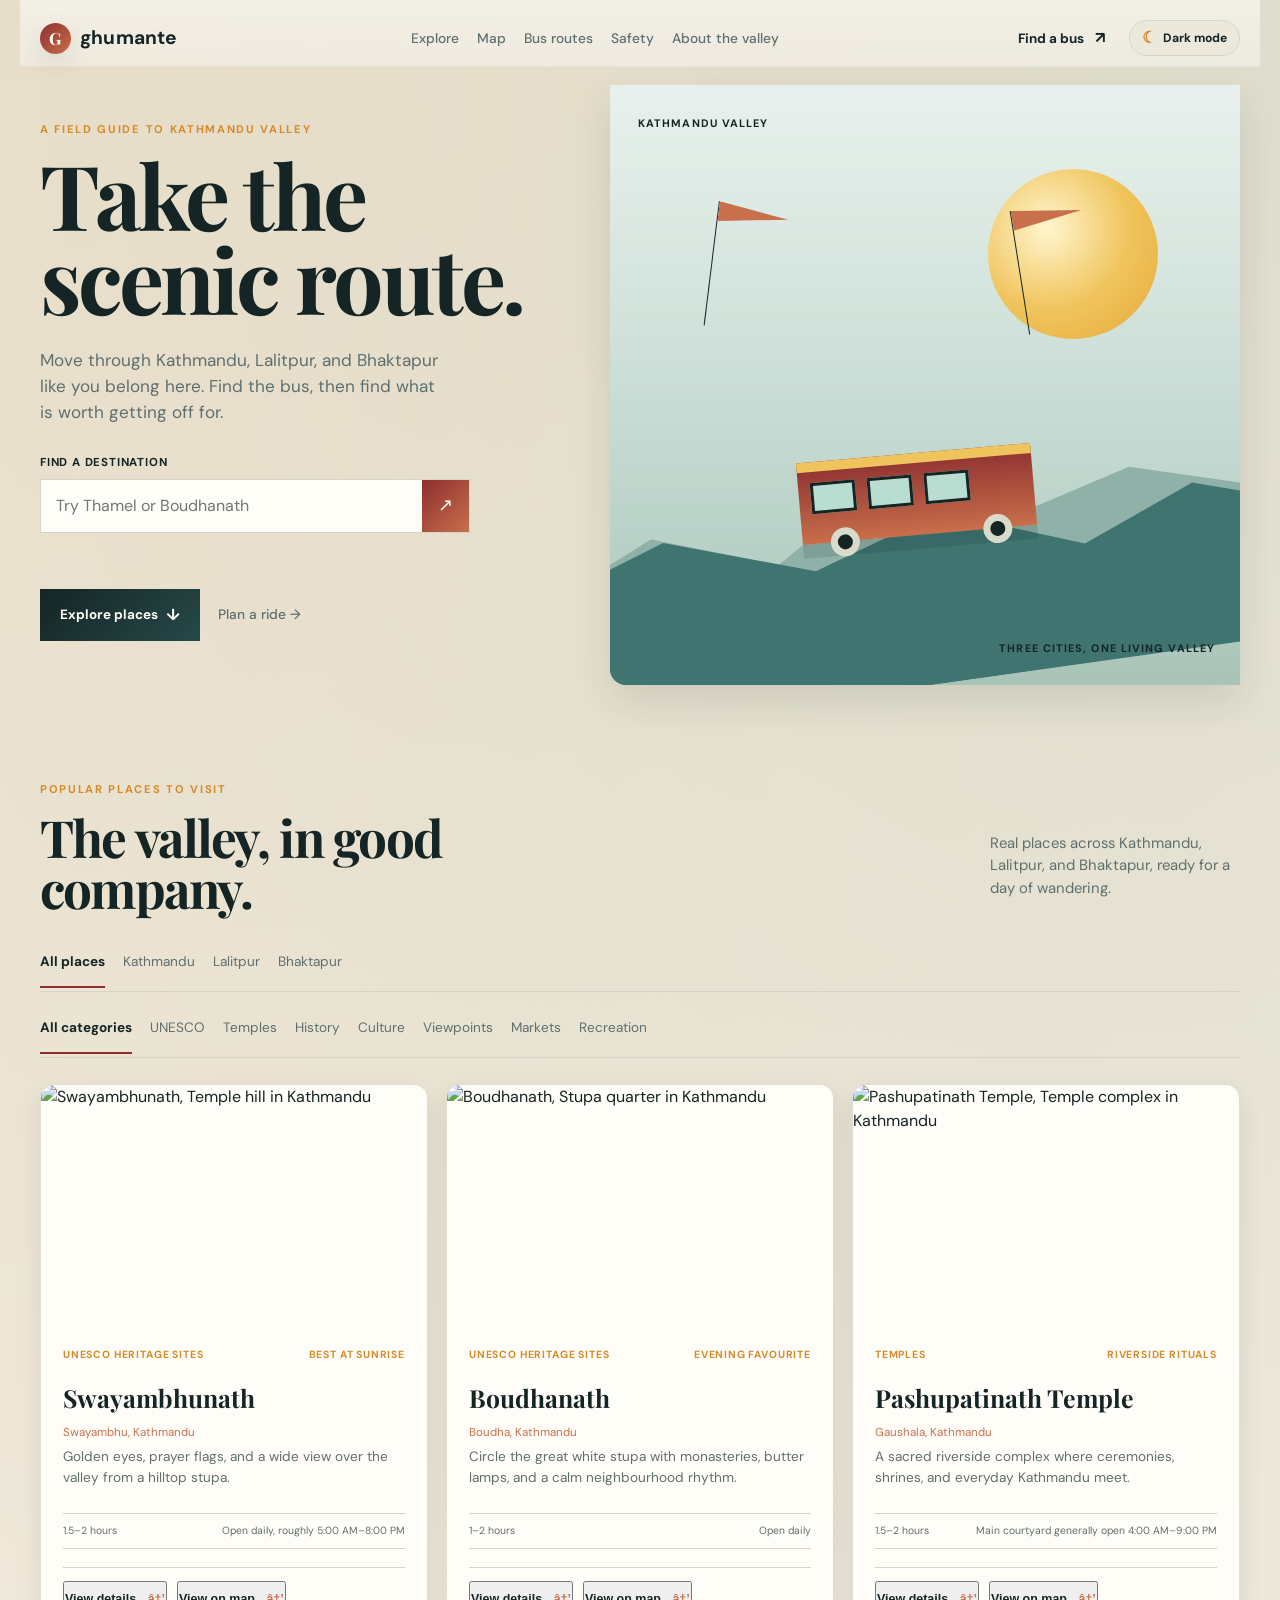
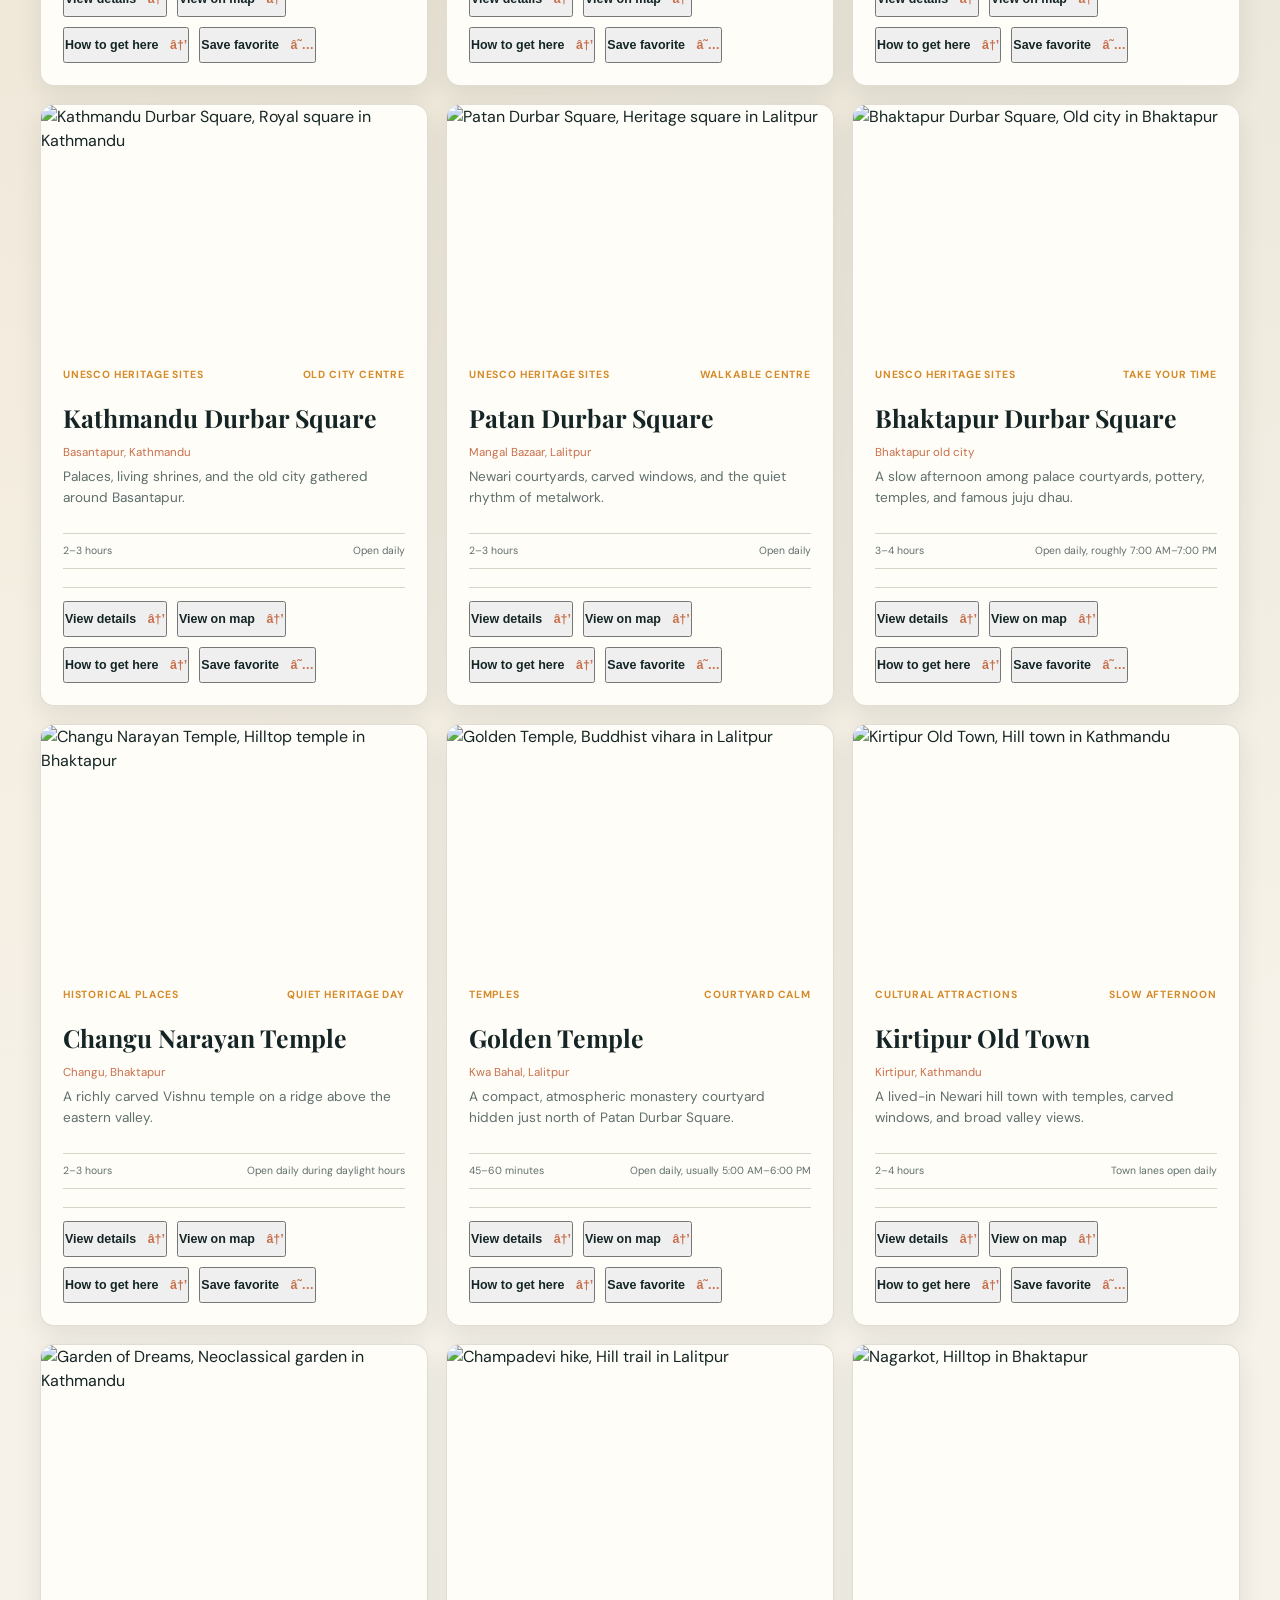
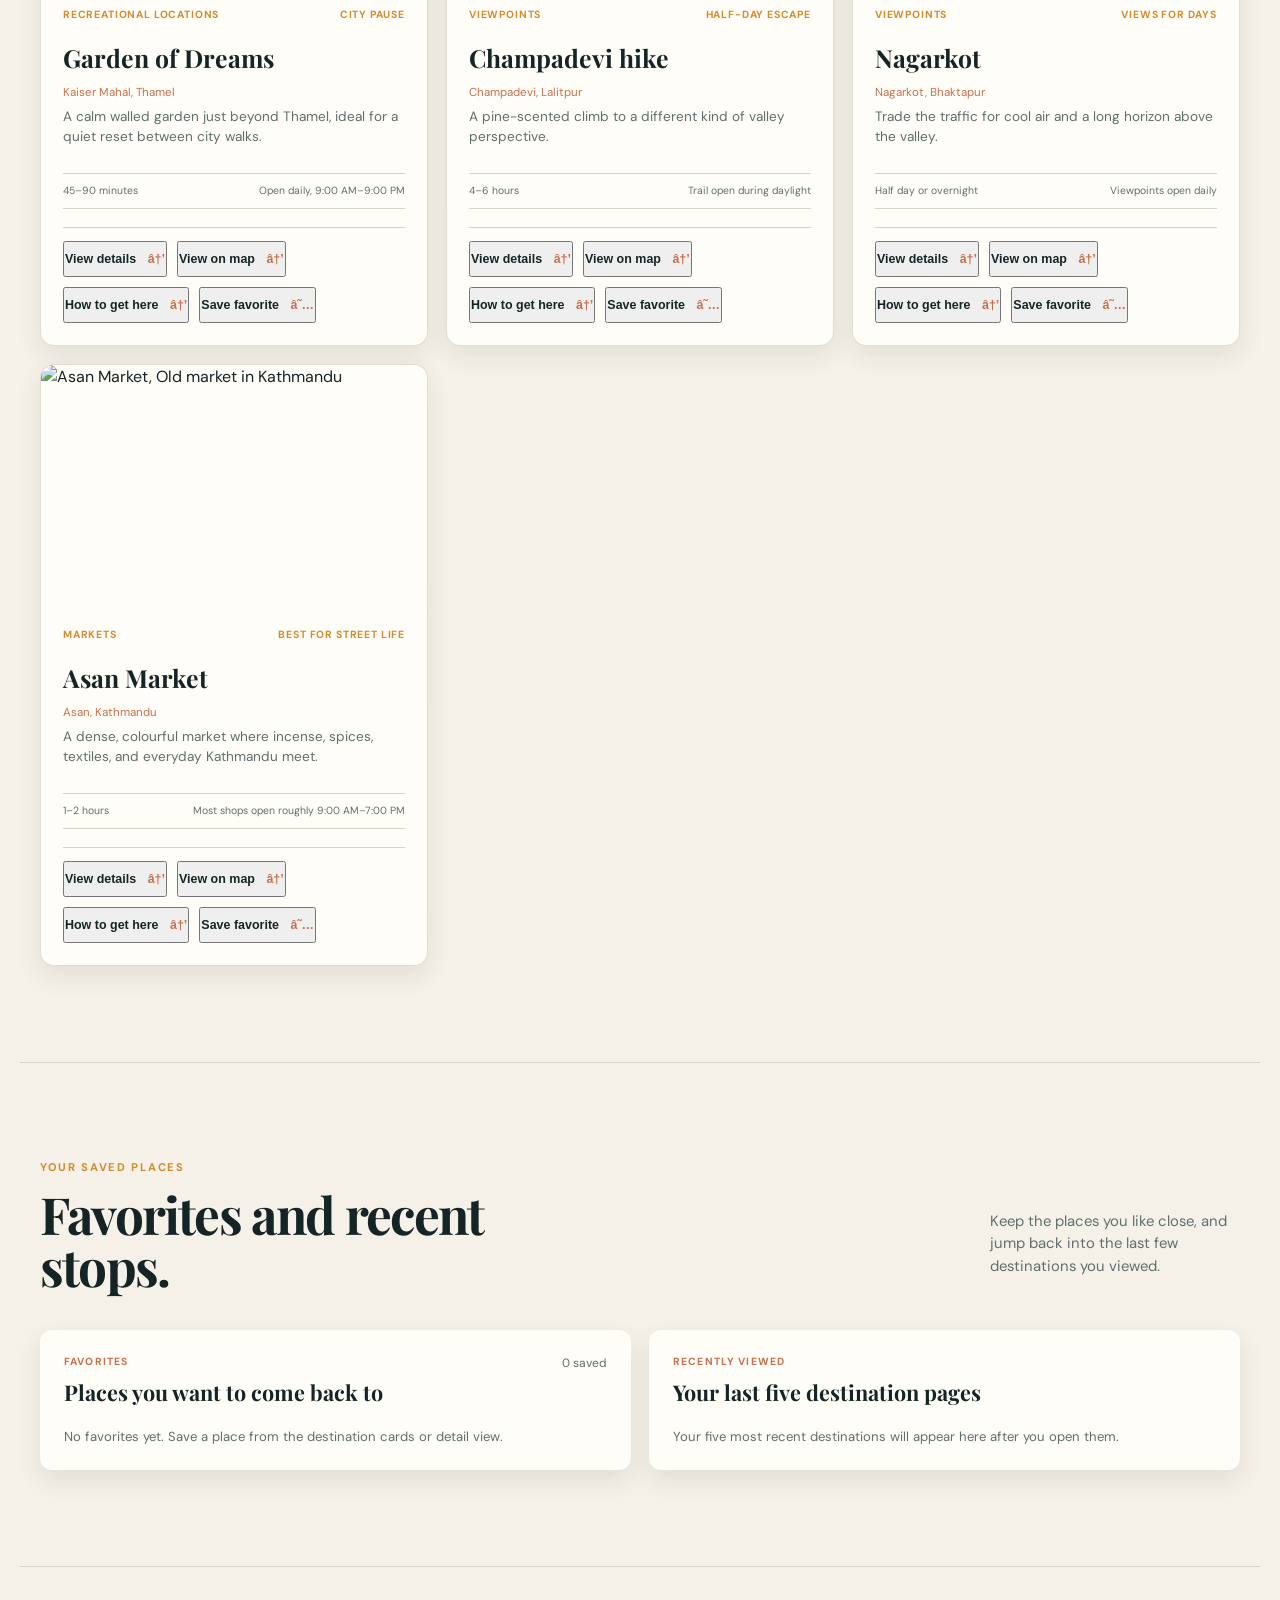
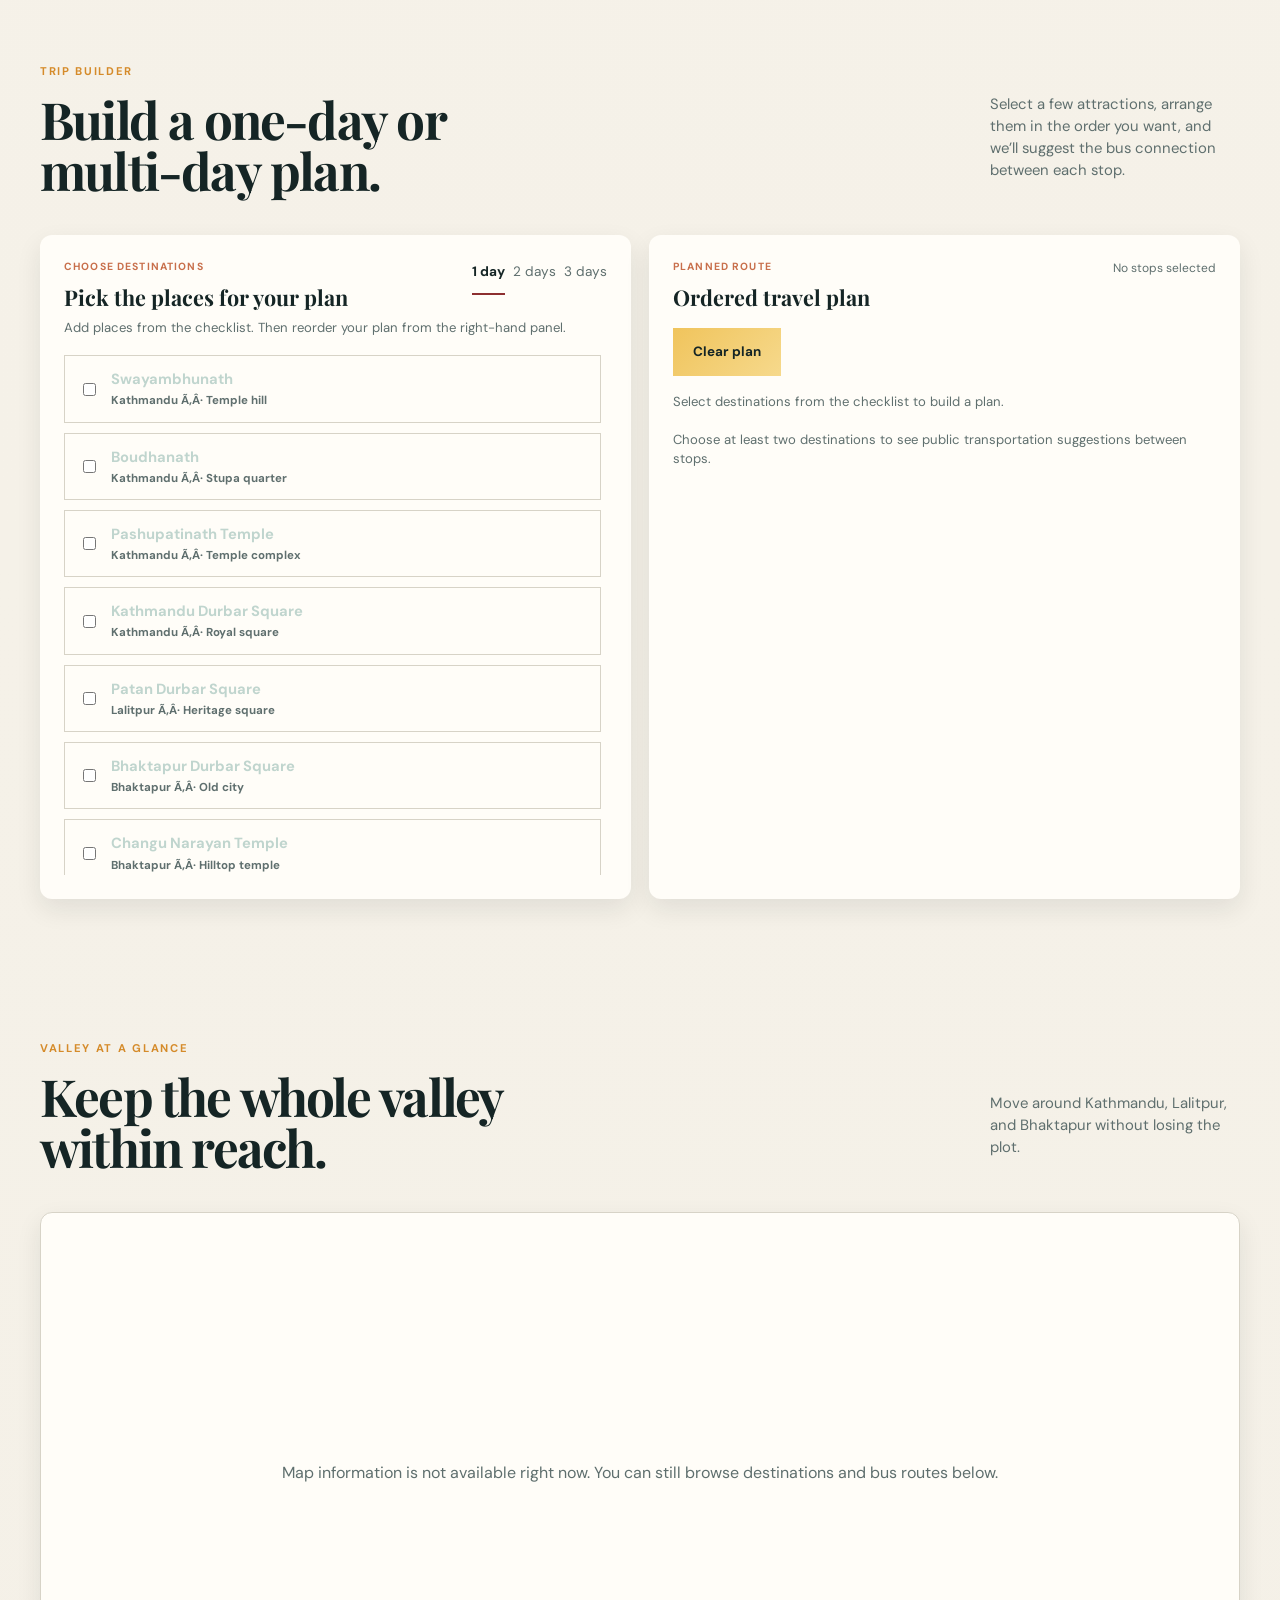
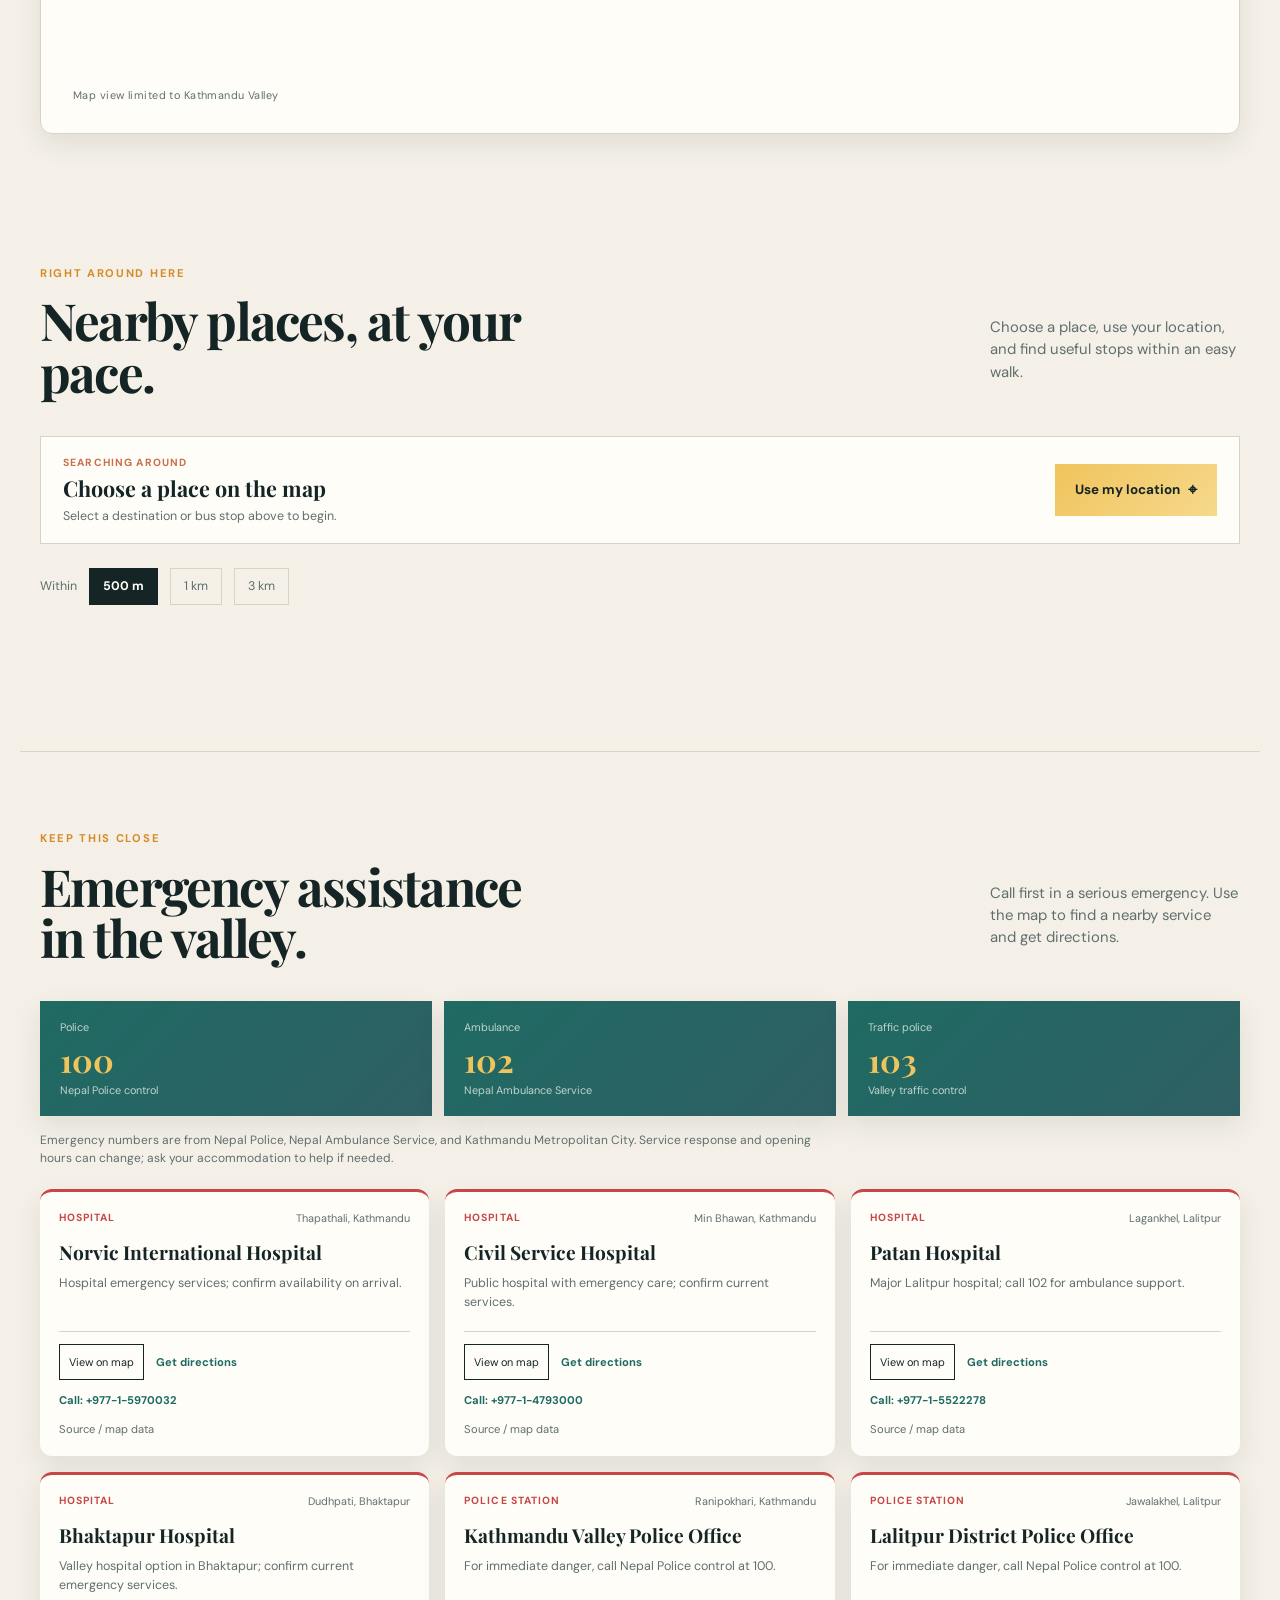
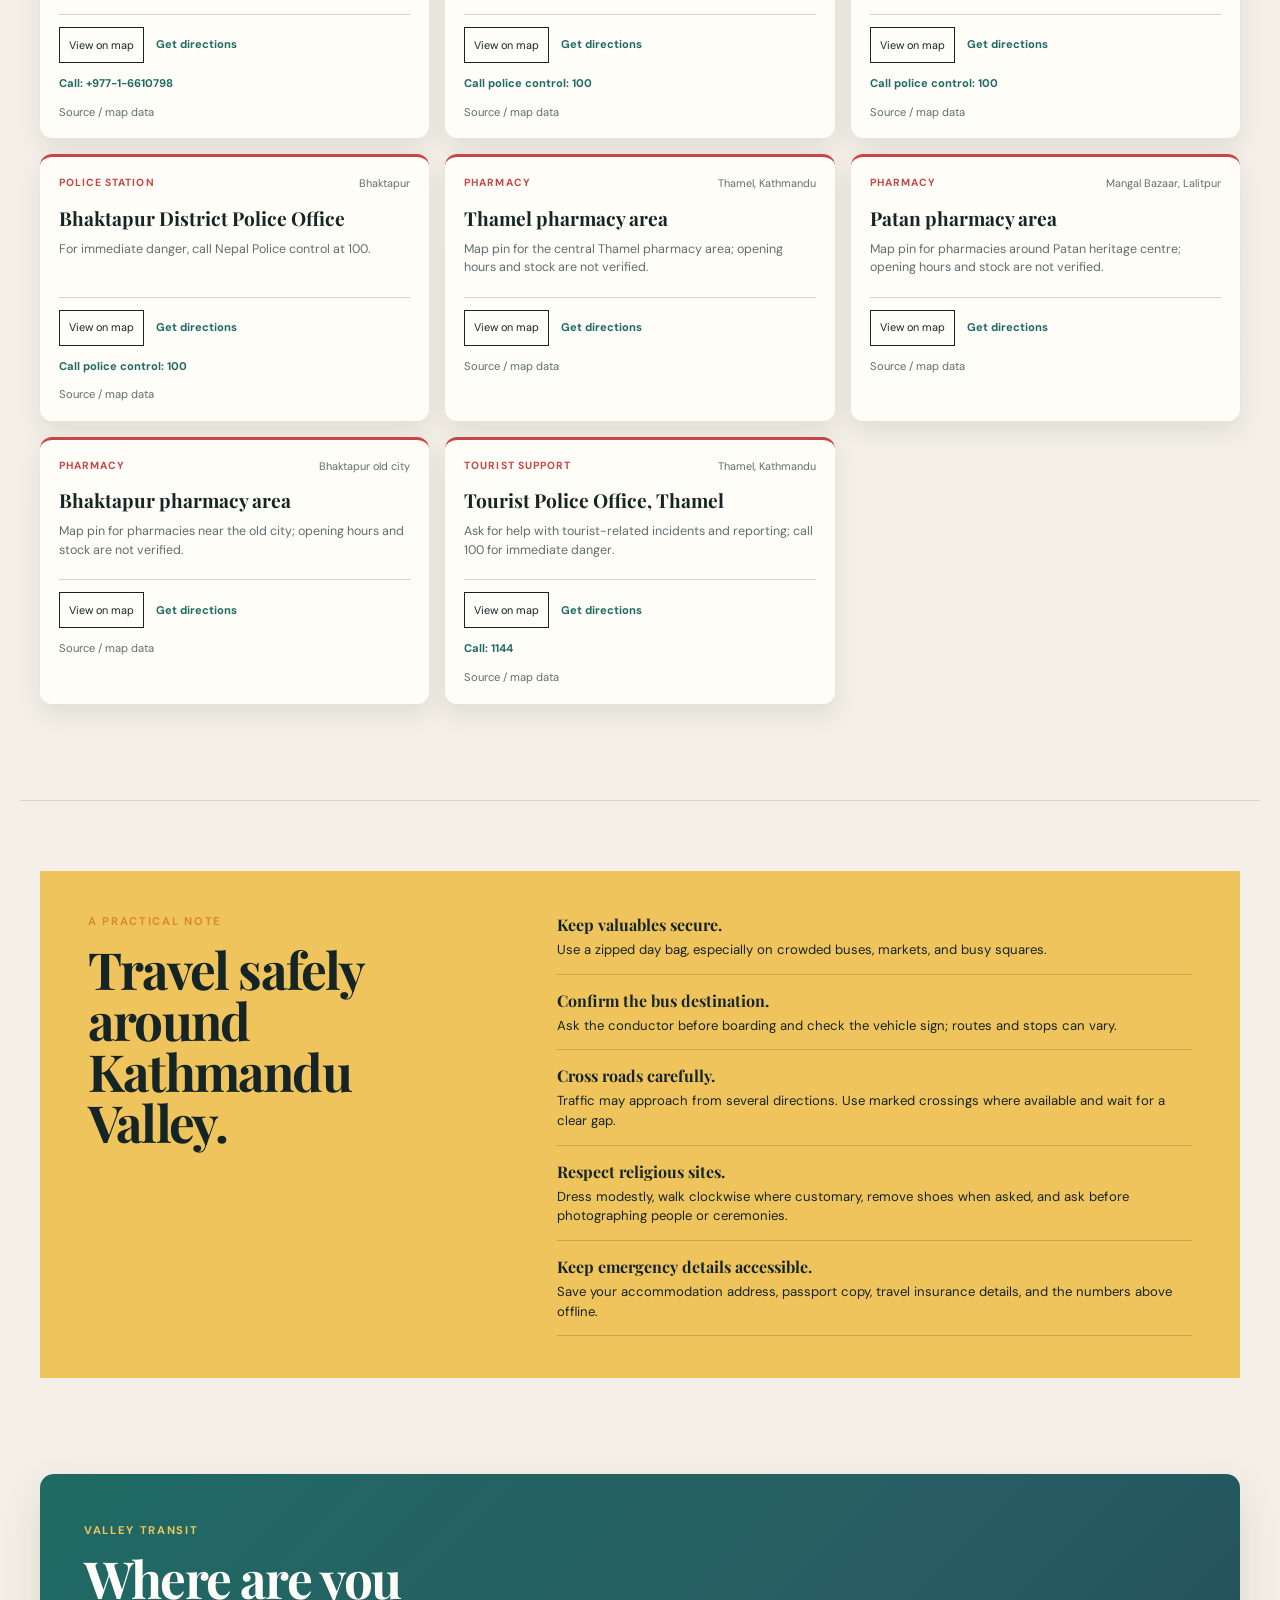
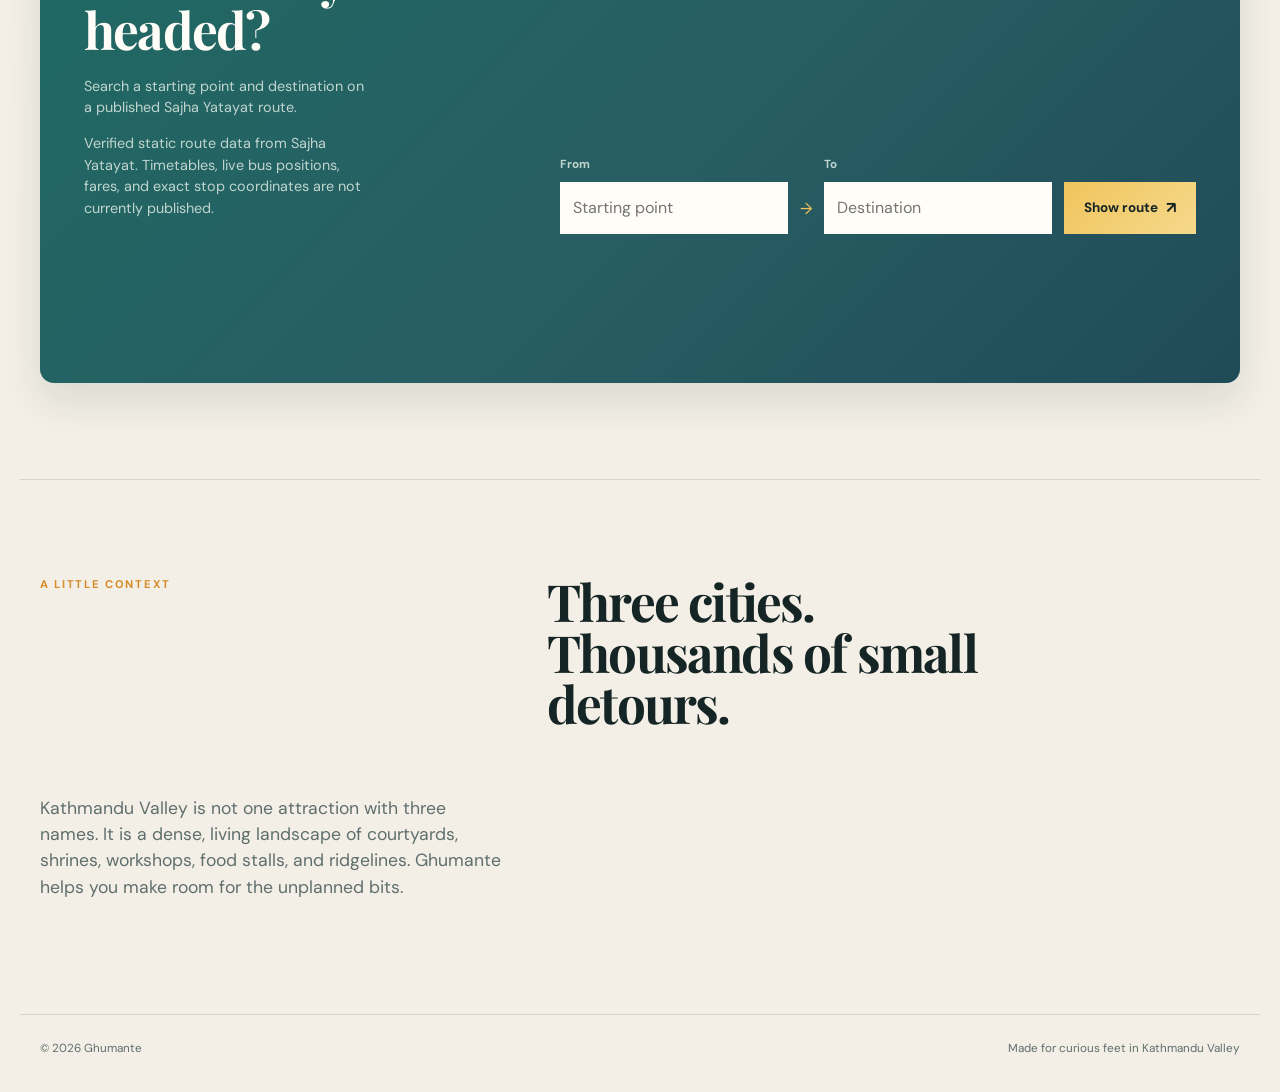
==== commit 30d70b97: "gppp" ====
--- a/index.html
+++ b/index.html
@@ -10,17 +10,28 @@
   <link href="https://fonts.googleapis.com/css2?family=DM+Sans:wght@400;500;700&family=Playfair+Display:wght@600;700&display=swap" rel="stylesheet" />
   <link rel="stylesheet" href="https://unpkg.com/leaflet@1.9.4/dist/leaflet.css" />
   <link rel="stylesheet" href="css/styles.css" />
+  <script>
+    (() => {
+      try {
+        const savedTheme = localStorage.getItem('ghumante:theme');
+        document.documentElement.dataset.theme = savedTheme || (window.matchMedia('(prefers-color-scheme: dark)').matches ? 'dark' : 'light');
+      } catch {
+        document.documentElement.dataset.theme = 'light';
+      }
+    })();
+  </script>
   <script src="https://unpkg.com/leaflet@1.9.4/dist/leaflet.js"></script>
   <script type="module" src="js/main.js"></script>
 </head>
 <body>
+  <a class="skip-link" href="#main-content">Skip to main content</a>
   <div class="app-loader" id="app-loader" role="status" aria-live="polite" aria-busy="true">
     <span class="app-loader-spinner" aria-hidden="true"></span>
     <span id="app-loader-message">Loading your valley guide...</span>
   </div>
   <div class="app-feedback" id="app-feedback" role="status" aria-live="polite" hidden></div>
-  <header class="site-header">
-    <a class="brand" href="#top" aria-label="Ghumante home"><span class="brand-mark">G</span><span>ghumante</span></a>
+  <header class="site-header" id="site-header">
+    <a class="brand" href="#main-content" aria-label="Ghumante home"><span class="brand-mark">G</span><span>ghumante</span></a>
     <nav class="main-nav" aria-label="Main navigation">
       <a href="#explore">Explore</a>
       <a href="#map">Map</a>
@@ -29,9 +40,10 @@
       <a href="#about">About the valley</a>
     </nav>
     <button class="header-action" type="button" data-scroll-target="#routes">Find a bus <span aria-hidden="true">↗</span></button>
+    <button class="theme-toggle" id="theme-toggle" type="button" aria-label="Switch to dark mode" aria-pressed="false"><span class="theme-toggle-icon" aria-hidden="true">☾</span><span class="theme-toggle-text">Dark mode</span></button>
   </header>
 
-  <main id="top">
+  <main id="main-content">
     <section class="hero" aria-labelledby="hero-title">
       <div class="hero-copy">
         <p class="eyebrow">A field guide to Kathmandu Valley</p>
--- a/css/styles.css
+++ b/css/styles.css
@@ -1,41 +1,86 @@
 :root {
-  --ink: #182a2a;
-  --muted: #657270;
-  --paper: #f5f1e9;
+  --ink: #152525;
+  --muted: #5f6f6e;
+  --paper: #f3efe6;
   --cream: #fffdf8;
-  --line: #d8d7cb;
-  --coral: #e97855;
-  --teal: #216766;
-  --yellow: #e9be4c;
+  --line: #d7d3c7;
+  --coral: #c86f4b;
+  --teal: #1f6a63;
+  --yellow: #f0c45c;
+  --saffron: #d58b2a;
+  --lacquer: #8d2f30;
   --display: 'Playfair Display', Georgia, serif;
   --body: 'DM Sans', 'Segoe UI', sans-serif;
+  --shadow-lg: 0 18px 40px rgba(21, 37, 37, .11);
+  --shadow-md: 0 10px 26px rgba(21, 37, 37, .09);
+  --ease-out: cubic-bezier(.2, .8, .2, 1);
 }
 
 * { box-sizing: border-box; }
 html { scroll-behavior: smooth; }
-body { margin: 0; background: var(--paper); color: var(--ink); font-family: var(--body); line-height: 1.5; overflow-x: clip; }
+body {
+  margin: 0;
+  background:
+    radial-gradient(circle at top left, rgba(213, 139, 42, .14), transparent 28%),
+    radial-gradient(circle at top right, rgba(31, 106, 99, .11), transparent 24%),
+    linear-gradient(180deg, #f7f3ea 0%, var(--paper) 100%);
+  color: var(--ink);
+  font-family: var(--body);
+  line-height: 1.5;
+  overflow-x: clip;
+}
 img, video, canvas, svg { display: block; max-width: 100%; }
-.app-loader { align-items: center; background: rgba(24, 42, 42, .96); color: var(--cream); display: flex; gap: 12px; inset: 0; justify-content: center; padding: 20px; position: fixed; text-align: center; z-index: 2000; }
+a { color: inherit; text-decoration: none; }
+h1, h2, h3, p { margin-top: 0; }
+
+.app-loader {
+  align-items: center;
+  background: linear-gradient(180deg, rgba(21, 37, 37, .96), rgba(31, 106, 99, .94));
+  color: var(--cream);
+  display: flex;
+  gap: 12px;
+  inset: 0;
+  justify-content: center;
+  padding: 20px;
+  position: fixed;
+  text-align: center;
+  z-index: 2000;
+}
 .app-loader[hidden] { display: none; }
-.app-loader-spinner { animation: loader-spin .8s linear infinite; border: 3px solid rgba(255, 253, 248, .3); border-radius: 50%; border-top-color: var(--yellow); height: 24px; width: 24px; }
+.app-loader-spinner { animation: loader-spin .85s linear infinite; border: 3px solid rgba(255, 253, 248, .22); border-radius: 50%; border-top-color: var(--yellow); height: 24px; width: 24px; }
 @keyframes loader-spin { to { transform: rotate(360deg); } }
-.app-feedback { background: #fff5d9; border: 1px solid #e9be4c; color: var(--ink); font-size: .8rem; margin: 0 auto; max-width: 1240px; padding: 11px 20px; }
+.app-feedback { background: #fff6dd; border: 1px solid rgba(240, 196, 92, .9); color: var(--ink); font-size: .8rem; margin: 0 auto; max-width: 1240px; padding: 11px 20px; }
 .app-feedback[hidden], .map-feedback[hidden] { display: none; }
-.map-feedback { align-items: center; background: var(--cream); color: var(--muted); display: flex; inset: 10px; justify-content: center; margin: 0; padding: 24px; position: absolute; text-align: center; z-index: 1; }
-a { color: inherit; text-decoration: none; }
-.site-header { align-items: center; display: flex; flex-wrap: wrap; gap: 14px 18px; justify-content: space-between; max-width: 1240px; margin: 0 auto; padding: 20px 20px 10px; }
+.map-feedback { align-items: center; background: rgba(255, 253, 248, .92); backdrop-filter: blur(3px); color: var(--muted); display: flex; inset: 10px; justify-content: center; margin: 0; padding: 24px; position: absolute; text-align: center; z-index: 1; }
+
+.site-header {
+  align-items: center;
+  backdrop-filter: blur(12px);
+  background: linear-gradient(180deg, rgba(243, 239, 230, .96), rgba(243, 239, 230, .72));
+  border-bottom: 1px solid rgba(215, 211, 199, .45);
+  display: flex;
+  flex-wrap: wrap;
+  gap: 14px 18px;
+  justify-content: space-between;
+  max-width: 1240px;
+  margin: 0 auto;
+  padding: 20px 20px 10px;
+  position: sticky;
+  top: 0;
+  z-index: 1200;
+}
 .brand { align-items: center; display: inline-flex; font-size: 1.2rem; font-weight: 700; gap: 9px; letter-spacing: .01em; }
-.brand-mark { align-items: center; background: var(--coral); border-radius: 50%; color: var(--cream); display: inline-flex; font-family: var(--display); font-size: 1.05rem; height: 31px; justify-content: center; width: 31px; }
+.brand-mark { align-items: center; background: linear-gradient(135deg, var(--lacquer), var(--coral)); border-radius: 50%; color: var(--cream); display: inline-flex; font-family: var(--display); font-size: 1.05rem; height: 31px; justify-content: center; width: 31px; box-shadow: var(--shadow-md); }
 .main-nav { display: flex; flex: 1 1 420px; flex-wrap: wrap; gap: 10px 18px; justify-content: center; margin: 0 20px; min-width: 0; }
 .main-nav a, .text-link { color: var(--muted); font-size: .86rem; font-weight: 500; }
-.main-nav a:hover, .text-link:hover { color: var(--coral); }
+.main-nav a:hover, .text-link:hover { color: var(--lacquer); }
 .header-action, .button { border: 0; cursor: pointer; font: inherit; font-size: .84rem; font-weight: 700; }
 .header-action { background: transparent; color: var(--ink); }
 .header-action span, .button span { font-size: 1rem; margin-left: 8px; }
+
 .hero { display: grid; grid-template-columns: minmax(0, .95fr) minmax(320px, 1.05fr); margin: 18px auto 0; max-width: 1240px; min-height: 520px; padding: 0 20px; }
 .hero-copy { align-self: center; max-width: 510px; padding: 36px 0 44px; }
-.eyebrow { color: var(--coral); font-size: .7rem; font-weight: 700; letter-spacing: .15em; margin: 0 0 14px; text-transform: uppercase; }
-h1, h2, h3, p { margin-top: 0; }
+.eyebrow { color: var(--saffron); font-size: .7rem; font-weight: 700; letter-spacing: .15em; margin: 0 0 14px; text-transform: uppercase; }
 h1, h2 { font-family: var(--display); font-weight: 700; letter-spacing: -.035em; }
 h1 { font-size: clamp(3.8rem, 7vw, 6.7rem); line-height: .94; margin: 0 0 28px; max-width: 570px; }
 h2 { font-size: clamp(2.2rem, 4vw, 3.45rem); line-height: 1; margin-bottom: 20px; }
@@ -43,29 +88,42 @@
 .destination-search { margin-top: 28px; max-width: 430px; position: relative; }
 .destination-search label { color: var(--ink); display: block; font-size: .72rem; letter-spacing: .07em; text-transform: uppercase; }
 .search-input-wrap { background: var(--cream); border: 1px solid var(--line); display: flex; margin-top: 8px; }
-.search-input-wrap:focus-within { border-color: var(--teal); box-shadow: 0 0 0 3px rgba(33, 103, 102, .12); }
+.search-input-wrap:focus-within { border-color: var(--teal); box-shadow: 0 0 0 3px rgba(31, 106, 99, .12); }
 .search-input-wrap input { background: transparent; border: 0; color: var(--ink); flex: 1; font: inherit; min-width: 0; outline: 0; padding: 14px 15px; }
-.search-input-wrap button { background: var(--coral); border: 0; color: var(--cream); cursor: pointer; font-size: 1.1rem; padding: 0 16px; }
-.search-suggestions { background: var(--cream); box-shadow: 0 12px 25px rgba(24, 42, 42, .12); left: 0; position: absolute; right: 0; top: 74px; z-index: 20; }
-.search-suggestions:empty { display: none; }
-.search-suggestions button { background: transparent; border: 0; border-bottom: 1px solid var(--line); cursor: pointer; display: block; padding: 11px 14px; text-align: left; width: 100%; }
-.search-suggestions button:hover, .search-suggestions button:focus { background: #edf3ed; outline: 0; }
-.search-suggestions strong, .search-suggestions span { display: block; }
-.search-suggestions strong { font-family: var(--display); font-size: 1rem; }
-.search-suggestions span { color: var(--muted); font-size: .7rem; margin-top: 2px; }
+.search-input-wrap button { background: linear-gradient(135deg, var(--lacquer), var(--coral)); border: 0; color: var(--cream); cursor: pointer; font-size: 1.1rem; padding: 0 16px; }
+.search-suggestions, .route-suggestions { background: var(--cream); box-shadow: 0 12px 25px rgba(24, 42, 42, .16); left: 0; position: absolute; right: 0; z-index: 20; }
+.search-suggestions { top: 74px; }
+.search-suggestions:empty, .route-suggestions:empty { display: none; }
+.search-suggestions button, .route-suggestions button { background: transparent; border: 0; border-bottom: 1px solid var(--line); cursor: pointer; display: block; padding: 11px 14px; text-align: left; transition: background .2s var(--ease-out), transform .2s var(--ease-out); width: 100%; }
+.search-suggestions button:hover, .search-suggestions button:focus, .route-suggestions button:hover, .route-suggestions button:focus { background: #eef4f0; outline: 0; transform: translateY(-1px); }
+.search-suggestions strong, .search-suggestions span, .route-suggestions strong, .route-suggestions span { display: block; }
+.search-suggestions strong, .route-suggestions strong { font-family: var(--display); font-size: 1rem; }
+.search-suggestions span, .route-suggestions span { color: var(--muted); font-size: .7rem; margin-top: 2px; }
 .search-feedback { font-size: .76rem; margin: 8px 0 0; min-height: 18px; }
-.search-feedback.is-success { color: var(--teal); } .search-feedback.is-outside { color: #a34c35; }
+.search-feedback.is-success { color: var(--teal); }
+.search-feedback.is-outside { color: #a34c35; }
 .hero-actions { align-items: center; display: flex; flex-wrap: wrap; gap: 14px 18px; margin-top: 30px; }
-.button { display: inline-flex; align-items: center; justify-content: center; max-width: 100%; padding: 14px 20px; text-align: center; }
-.button-dark { background: var(--ink); color: var(--cream); }
-.button-dark:hover { background: var(--teal); }
-.button-light { background: var(--yellow); color: var(--ink); white-space: nowrap; }
-.hero-visual { background: #c4dfd7; min-height: 500px; overflow: hidden; position: relative; border-radius: 0 0 0 16px; }
-.sun { background: var(--yellow); border-radius: 50%; height: 170px; position: absolute; right: 13%; top: 14%; width: 170px; }
+.button {
+  display: inline-flex;
+  align-items: center;
+  justify-content: center;
+  max-width: 100%;
+  padding: 14px 20px;
+  text-align: center;
+  transition: transform .22s var(--ease-out), box-shadow .22s var(--ease-out), background .22s var(--ease-out);
+}
+.button:hover { box-shadow: var(--shadow-md); transform: translateY(-2px); }
+.button-dark { background: linear-gradient(135deg, var(--ink), #264948); color: var(--cream); }
+.button-dark:hover { background: linear-gradient(135deg, var(--teal), #255f5e); }
+.button-light { background: linear-gradient(135deg, var(--yellow), #f6d98c); color: var(--ink); white-space: nowrap; }
+
+.hero-visual { background: linear-gradient(180deg, #d7e6de 0%, #b8d2c8 58%, #a8c4b7 100%); min-height: 500px; overflow: hidden; position: relative; border-radius: 0 0 0 16px; box-shadow: var(--shadow-lg); }
+.hero-visual::before { background: linear-gradient(180deg, rgba(255,255,255,.42), transparent); content: ''; inset: 0; position: absolute; }
+.sun { background: radial-gradient(circle at 35% 35%, #fff6cf 0%, var(--yellow) 52%, #e5a93a 100%); border-radius: 50%; height: 170px; position: absolute; right: 13%; top: 14%; width: 170px; }
 .ridge { bottom: 0; left: -15%; position: absolute; transform: rotate(-8deg); width: 130%; }
-.ridge-back { background: #91b5a8; height: 45%; clip-path: polygon(0 55%, 17% 32%, 32% 48%, 48% 18%, 60% 43%, 76% 30%, 100% 51%, 100% 100%, 0 100%); }
-.ridge-front { background: #3c7771; height: 33%; clip-path: polygon(0 37%, 19% 10%, 37% 35%, 53% 14%, 70% 40%, 84% 17%, 100% 38%, 100% 100%, 0 100%); }
-.bus-illustration { background: var(--coral); bottom: 25%; box-shadow: 0 14px 0 rgba(24, 42, 42, .13); height: 82px; left: 30%; position: absolute; transform: rotate(-5deg); width: 235px; }
+.ridge-back { background: #8fb1a8; height: 45%; clip-path: polygon(0 55%, 17% 32%, 32% 48%, 48% 18%, 60% 43%, 76% 30%, 100% 51%, 100% 100%, 0 100%); }
+.ridge-front { background: #3f7470; height: 33%; clip-path: polygon(0 37%, 19% 10%, 37% 35%, 53% 14%, 70% 40%, 84% 17%, 100% 38%, 100% 100%, 0 100%); }
+.bus-illustration { background: linear-gradient(180deg, var(--lacquer), var(--coral)); bottom: 25%; box-shadow: 0 14px 0 rgba(21, 37, 37, .13); height: 82px; left: 30%; position: absolute; transform: rotate(-5deg); width: 235px; }
 .bus-illustration:before { background: var(--yellow); content: ''; height: 10px; left: 0; position: absolute; right: 0; top: 0; }
 .bus-window { background: #b9ddd1; border: 3px solid var(--ink); display: inline-block; height: 31px; margin: 21px 0 0 12px; width: 45px; }
 .bus-wheel { background: var(--ink); border: 7px solid #d9dbca; border-radius: 50%; bottom: -15px; height: 29px; position: absolute; width: 29px; }
@@ -75,72 +133,93 @@
 .prayer-flag { border-left: 1px solid var(--ink); height: 125px; position: absolute; top: 20%; width: 70px; }
 .prayer-flag:after { background: var(--coral); clip-path: polygon(0 0, 100% 22%, 0 44%); content: ''; height: 45px; left: 0; position: absolute; top: 0; width: 70px; }
 .flag-one { left: 16%; transform: rotate(7deg); } .flag-two { right: 24%; transform: rotate(-9deg); }
+
 .section-shell { margin: 0 auto; max-width: 1240px; padding: 96px 20px; }
 .section-heading { align-items: end; display: flex; justify-content: space-between; margin-bottom: 38px; }
 .section-heading h2 { max-width: 490px; margin-bottom: 0; }
 .section-note { color: var(--muted); font-size: .93rem; max-width: 250px; }
 .filter-bar { border-bottom: 1px solid var(--line); display: flex; flex-wrap: wrap; gap: 10px 18px; margin-bottom: 26px; padding-bottom: 3px; }
 .filter-button { background: transparent; border: 0; border-bottom: 2px solid transparent; color: var(--muted); cursor: pointer; font: inherit; font-size: .85rem; padding: 0 0 13px; }
-.filter-button.is-active, .filter-button:hover { border-color: var(--coral); color: var(--ink); }
+.filter-button.is-active, .filter-button:hover { border-color: var(--lacquer); color: var(--ink); }
+
 .destination-grid { display: grid; gap: 18px; grid-template-columns: repeat(3, minmax(0, 1fr)); }
-.destination-card { background: var(--cream); min-width: 0; }
-.card-photo { display: block; height: 205px; object-fit: cover; width: 100%; }
+.destination-card { background: var(--cream); box-shadow: var(--shadow-md); min-width: 0; overflow: hidden; transition: box-shadow .25s var(--ease-out), transform .25s var(--ease-out), opacity .25s var(--ease-out); }
+.destination-card:hover { box-shadow: var(--shadow-lg); transform: translateY(-5px); }
+.card-reveal { opacity: 0; transform: translateY(16px); }
+.card-reveal.is-visible { opacity: 1; transform: translateY(0); transition: opacity .45s var(--ease-out), transform .45s var(--ease-out); transition-delay: calc(var(--card-order, 0) * 55ms); }
+.card-photo { display: block; height: 205px; object-fit: cover; width: 100%; transition: transform .5s var(--ease-out); }
+.destination-card:hover .card-photo { transform: scale(1.04); }
 .card-location { color: var(--coral) !important; font-size: .72rem !important; margin-bottom: 6px; min-height: 0 !important; }
 .card-visit-meta { border-bottom: 1px solid var(--line); border-top: 1px solid var(--line); color: var(--muted); display: flex; font-size: .65rem; gap: 12px; justify-content: space-between; margin-top: 14px; padding: 9px 0; }
-.card-actions { display: flex; flex-wrap: wrap; gap: 10px; margin-top: 14px; } .card-actions .card-link { color: var(--ink); margin: 0; padding: 0; } .card-actions .card-link:hover { color: var(--coral); }
-.card-art { height: 170px; overflow: hidden; position: relative; }
-.tone-saffron .card-art { background: #f0c978; } .tone-brick .card-art { background: #d47d61; } .tone-clay .card-art { background: #d49b74; } .tone-teal .card-art { background: #a3cbc1; } .tone-forest .card-art { background: #8da67c; } .tone-sky .card-art { background: #98c3c3; }
-.art-sun { background: rgba(255, 253, 248, .72); border-radius: 50%; height: 65px; position: absolute; right: 19%; top: 23%; width: 65px; }
-.art-ridge { background: rgba(33, 103, 102, .62); bottom: -20px; clip-path: polygon(0 55%, 35% 22%, 56% 42%, 78% 10%, 100% 48%, 100% 100%, 0 100%); height: 110px; left: -10%; position: absolute; width: 120%; }
-.art-line { border-top: 1px solid var(--ink); bottom: 40px; left: 0; opacity: .55; position: absolute; transform: rotate(-7deg); width: 100%; }
-.art-stamp { border: 1px solid var(--ink); font-size: .65rem; font-weight: 700; padding: 5px 7px; position: absolute; right: 16px; top: 16px; }
-.card-content { padding: 20px 21px 22px; } .card-meta { color: var(--coral); display: flex; font-size: .65rem; font-weight: 700; justify-content: space-between; letter-spacing: .08em; text-transform: uppercase; }
-.card-content h3 { font-family: var(--display); font-size: 1.55rem; margin: 16px 0 8px; } .card-content p { color: var(--muted); font-size: .85rem; min-height: 52px; }
-.card-link { display: inline-block; font-size: .78rem; font-weight: 700; margin-top: 5px; } .card-link span { color: var(--coral); margin-left: 8px; }
+.card-actions { display: flex; flex-wrap: wrap; gap: 10px; margin-top: 14px; }
+.card-actions .card-link { color: var(--ink); margin: 0; padding: 0; }
+.card-actions .card-link:hover { color: var(--coral); }
+.card-content { padding: 20px 21px 22px; }
+.card-meta { color: var(--saffron); display: flex; font-size: .65rem; font-weight: 700; justify-content: space-between; letter-spacing: .08em; text-transform: uppercase; }
+.card-content h3 { font-family: var(--display); font-size: 1.55rem; margin: 16px 0 8px; }
+.card-content p { color: var(--muted); font-size: .85rem; min-height: 52px; }
+.card-link { display: inline-block; font-size: .78rem; font-weight: 700; margin-top: 5px; }
+.card-link span { color: var(--coral); margin-left: 8px; }
+
 .saved-section { border-top: 1px solid var(--line); }
 .saved-grid, .itinerary-layout { display: grid; gap: 18px; grid-template-columns: repeat(2, minmax(0, 1fr)); }
-.saved-panel, .itinerary-panel { background: var(--cream); padding: 24px; }
+.saved-panel, .itinerary-panel { background: var(--cream); box-shadow: var(--shadow-md); padding: 24px; }
 .saved-panel-heading, .itinerary-panel-heading { align-items: start; display: flex; justify-content: space-between; gap: 20px; }
 .saved-label { color: var(--coral); display: block; font-size: .65rem; font-weight: 700; letter-spacing: .11em; margin-bottom: 7px; text-transform: uppercase; }
 .saved-panel h3, .itinerary-panel h3 { font-family: var(--display); font-size: 1.35rem; margin-bottom: 0; }
 .saved-count { color: var(--muted); font-size: .75rem; white-space: nowrap; }
 .saved-list { display: grid; gap: 12px; margin-top: 18px; }
-.saved-item, .recent-item, .itinerary-leg { border: 1px solid var(--line); padding: 14px 15px; }
+.saved-item, .recent-item, .itinerary-leg, .itinerary-stop { border: 1px solid var(--line); padding: 14px 15px; }
 .saved-item { display: flex; justify-content: space-between; gap: 14px; }
 .saved-item h4, .recent-item strong, .itinerary-stop h4, .itinerary-leg h4 { font-family: var(--display); font-size: 1rem; margin: 0 0 4px; }
 .saved-item p, .recent-item span, .itinerary-stop p, .itinerary-leg p { color: var(--muted); font-size: .78rem; margin: 0; }
 .saved-item-actions, .itinerary-stop-actions { display: flex; flex-wrap: wrap; gap: 10px; }
-.saved-link { background: transparent; border: 0; color: var(--teal); cursor: pointer; font: inherit; font-size: .74rem; padding: 0; }
+.saved-link { background: transparent; border: 0; color: var(--teal); cursor: pointer; font: inherit; font-size: .74rem; padding: 0; transition: color .2s var(--ease-out), transform .2s var(--ease-out); }
+.saved-link:hover { color: var(--lacquer); transform: translateY(-1px); }
 .saved-empty, .itinerary-help { color: var(--muted); font-size: .82rem; margin: 0; }
 .recent-item { background: transparent; cursor: pointer; text-align: left; width: 100%; }
 .recent-item strong { display: block; }
 .itinerary-section { border-top: 1px solid var(--line); }
 .itinerary-help { margin-top: 4px; }
 .itinerary-picker { display: grid; gap: 10px; margin-top: 18px; max-height: 520px; overflow: auto; padding-right: 6px; }
-.itinerary-choice { align-items: center; border: 1px solid var(--line); cursor: pointer; display: flex; gap: 12px; padding: 12px 14px; }
+.itinerary-choice { align-items: center; border: 1px solid var(--line); cursor: pointer; display: flex; gap: 12px; padding: 12px 14px; transition: border-color .2s var(--ease-out), box-shadow .2s var(--ease-out), transform .2s var(--ease-out); }
+.itinerary-choice:hover { border-color: rgba(31, 106, 99, .35); box-shadow: 0 8px 18px rgba(21, 37, 37, .06); transform: translateY(-1px); }
 .itinerary-choice input { accent-color: var(--coral); }
 .itinerary-choice strong { display: block; font-size: .92rem; }
 .itinerary-choice small { color: var(--muted); display: block; font-size: .72rem; margin-top: 2px; }
 .itinerary-controls { margin: 14px 0 16px; }
 .itinerary-list { display: grid; gap: 12px; list-style: none; margin: 0; padding: 0; }
-.itinerary-stop { border: 1px solid var(--line); padding: 14px 15px; }
+.itinerary-stop { background: rgba(255,255,255,.65); }
 .itinerary-stop-meta { align-items: start; display: flex; gap: 12px; justify-content: space-between; }
 .itinerary-stop-index { align-items: center; background: var(--ink); color: var(--cream); display: inline-flex; font-size: .7rem; font-weight: 700; height: 24px; justify-content: center; width: 24px; }
 .itinerary-transit { display: grid; gap: 12px; margin-top: 18px; }
 .itinerary-type-toggle { display: flex; gap: 8px; }
 .itinerary-type-toggle .filter-button { padding-bottom: 6px; }
+.itinerary-leg.is-visible, .nearby-card.is-visible, .emergency-card.is-visible, .route-card.is-visible { animation: rise-in .48s var(--ease-out) both; animation-delay: calc(var(--item-order, 0) * 55ms); }
+
 .destination-detail { border-top: 1px solid var(--line); padding-top: 70px; }
-.detail-layout { background: var(--cream); display: grid; grid-template-columns: minmax(280px, .85fr) minmax(0, 1.15fr); overflow: hidden; }
+.detail-layout { background: var(--cream); box-shadow: var(--shadow-lg); display: grid; grid-template-columns: minmax(280px, .85fr) minmax(0, 1.15fr); overflow: hidden; }
 .detail-image { height: 100%; min-height: 490px; object-fit: cover; width: 100%; }
-.detail-copy { padding: 42px 48px; } .detail-heading { align-items: start; display: flex; justify-content: space-between; } .detail-heading h2 { margin: 0 0 7px; } .detail-location { color: var(--coral); font-size: .82rem; } .detail-coordinates { color: var(--muted); font-size: .7rem; margin: 4px 0 0; }
+.detail-copy { padding: 42px 48px; }
+.detail-heading { align-items: start; display: flex; justify-content: space-between; }
+.detail-heading h2 { margin: 0 0 7px; }
+.detail-location { color: var(--coral); font-size: .82rem; }
+.detail-coordinates { color: var(--muted); font-size: .7rem; margin: 4px 0 0; }
 .detail-copy > p { color: var(--muted); font-size: 1rem; max-width: 600px; }
 .detail-close { background: transparent; border: 0; color: var(--muted); cursor: pointer; font-size: 1.6rem; padding: 0 0 8px 12px; }
-.detail-facts { border-bottom: 1px solid var(--line); border-top: 1px solid var(--line); display: grid; gap: 15px; grid-template-columns: 1fr 1fr; margin: 24px 0; padding: 15px 0; } .detail-facts span, .detail-facts strong { display: block; } .detail-facts span, .detail-label { color: var(--coral); font-size: .63rem; font-weight: 700; letter-spacing: .08em; text-transform: uppercase; } .detail-facts strong { font-size: .74rem; margin-top: 4px; }
-.detail-columns { display: grid; gap: 30px; grid-template-columns: 1fr 1fr; } .detail-columns ul { color: var(--muted); font-size: .8rem; line-height: 1.6; margin: 8px 0 0; padding-left: 18px; }
-.detail-transport { border-top: 1px solid var(--line); margin-top: 22px; padding-top: 17px; } .detail-transport ul { color: var(--muted); font-size: .8rem; line-height: 1.6; margin: 8px 0 0; padding-left: 18px; } .detail-distance { color: var(--teal); font-size: .75rem; margin: 13px 0 0; }
-.detail-actions { align-items: center; display: flex; flex-wrap: wrap; gap: 14px 24px; margin-top: 30px; } .detail-map-link { border: 0; padding: 0; }
+.detail-facts { border-bottom: 1px solid var(--line); border-top: 1px solid var(--line); display: grid; gap: 15px; grid-template-columns: 1fr 1fr; margin: 24px 0; padding: 15px 0; }
+.detail-facts span, .detail-facts strong, .detail-label { display: block; }
+.detail-facts span, .detail-label { color: var(--coral); font-size: .63rem; font-weight: 700; letter-spacing: .08em; text-transform: uppercase; }
+.detail-facts strong { font-size: .74rem; margin-top: 4px; }
+.detail-columns { display: grid; gap: 30px; grid-template-columns: 1fr 1fr; }
+.detail-columns ul, .detail-transport ul, .stop-details ul { color: var(--muted); font-size: .8rem; line-height: 1.6; margin: 8px 0 0; padding-left: 18px; }
+.detail-transport { border-top: 1px solid var(--line); margin-top: 22px; padding-top: 17px; }
+.detail-distance { color: var(--teal); font-size: .75rem; margin: 13px 0 0; }
+.detail-actions { align-items: center; display: flex; flex-wrap: wrap; gap: 14px 24px; margin-top: 30px; }
+.detail-map-link { border: 0; padding: 0; }
+
 .map-section { padding-top: 45px; }
-.map-frame { background: var(--cream); border: 1px solid var(--line); padding: 10px; position: relative; }
+.map-frame { background: var(--cream); border: 1px solid var(--line); box-shadow: var(--shadow-md); padding: 10px; position: relative; }
 #valley-map { height: clamp(320px, 55vw, 500px); width: 100%; }
 .map-boundary-note { background: rgba(255, 253, 248, .94); bottom: 22px; color: var(--muted); font-size: .68rem; left: 22px; letter-spacing: .04em; margin: 0; padding: 7px 10px; position: absolute; z-index: 500; }
 .leaflet-container { font-family: var(--body); }
@@ -148,35 +227,49 @@
 .leaflet-popup-content span { color: var(--muted); font-size: .75rem; }
 .stop-details { background: var(--cream); border-left: 5px solid var(--yellow); box-shadow: 0 12px 28px rgba(24, 42, 42, .1); margin-top: 18px; padding: 24px 26px; }
 .stop-details-heading { align-items: start; display: flex; gap: 16px; justify-content: space-between; }
-.stop-details-heading .eyebrow { margin-bottom: 8px; } .stop-details-heading h3 { font-family: var(--display); font-size: 1.55rem; margin: 0; }
+.stop-details-heading .eyebrow { margin-bottom: 8px; }
+.stop-details-heading h3 { font-family: var(--display); font-size: 1.55rem; margin: 0; }
 .stop-details-heading p:last-child { color: var(--muted); font-size: .8rem; margin: 4px 0 0; }
 .stop-details-close { background: transparent; border: 0; color: var(--muted); cursor: pointer; font-size: 1.5rem; line-height: 1; padding: 0 0 8px 12px; }
 .stop-details-grid { display: grid; gap: 30px; grid-template-columns: 1fr 1fr; margin-top: 22px; }
 .stop-detail-label { color: var(--coral); display: block; font-size: .65rem; font-weight: 700; letter-spacing: .11em; text-transform: uppercase; }
-.stop-details ul { color: var(--muted); font-size: .82rem; line-height: 1.6; margin: 8px 0 0; padding-left: 18px; }
-.stop-walking { border-top: 1px solid var(--line); margin-top: 20px; padding-top: 16px; } .stop-walking p { color: var(--muted); font-size: .84rem; margin: 7px 0 0; }
+.stop-walking { border-top: 1px solid var(--line); margin-top: 20px; padding-top: 16px; }
+.stop-walking p { color: var(--muted); font-size: .84rem; margin: 7px 0 0; }
+
 .nearby-section { padding-top: 35px; }
 .nearby-toolbar { align-items: center; background: var(--cream); border: 1px solid var(--line); display: flex; flex-wrap: wrap; gap: 14px 18px; justify-content: space-between; padding: 18px 22px; }
 .nearby-origin-label { color: var(--coral); display: block; font-size: .65rem; font-weight: 700; letter-spacing: .11em; text-transform: uppercase; }
-.nearby-toolbar strong { display: block; font-family: var(--display); font-size: 1.35rem; margin-top: 2px; } .nearby-toolbar p { color: var(--muted); font-size: .78rem; margin: 2px 0 0; }
-.nearby-controls { align-items: center; display: flex; flex-wrap: wrap; gap: 10px 12px; margin: 24px 0 12px; } .nearby-control-label { color: var(--muted); font-size: .78rem; }
-.radius-button { background: transparent; border: 1px solid var(--line); color: var(--muted); cursor: pointer; font: inherit; font-size: .78rem; padding: 8px 13px; } .radius-button.is-active, .radius-button:hover { background: var(--ink); border-color: var(--ink); color: var(--cream); }
+.nearby-toolbar strong { display: block; font-family: var(--display); font-size: 1.35rem; margin-top: 2px; }
+.nearby-toolbar p { color: var(--muted); font-size: .78rem; margin: 2px 0 0; }
+.nearby-controls { align-items: center; display: flex; flex-wrap: wrap; gap: 10px 12px; margin: 24px 0 12px; }
+.nearby-control-label { color: var(--muted); font-size: .78rem; }
+.radius-button { background: transparent; border: 1px solid var(--line); color: var(--muted); cursor: pointer; font: inherit; font-size: .78rem; padding: 8px 13px; }
+.radius-button.is-active, .radius-button:hover { background: var(--ink); border-color: var(--ink); color: var(--cream); }
 .nearby-feedback { color: var(--muted); font-size: .78rem; min-height: 20px; }
 .nearby-grid { display: grid; gap: 16px; grid-template-columns: repeat(3, minmax(0, 1fr)); margin-top: 18px; }
-.nearby-card { background: var(--cream); border-top: 3px solid var(--teal); padding: 18px 19px; } .nearby-card-heading { align-items: center; display: flex; justify-content: space-between; }
-.nearby-category { color: var(--coral); font-size: .65rem; font-weight: 700; letter-spacing: .1em; text-transform: uppercase; } .nearby-distance { color: var(--muted); font-size: .75rem; }
-.nearby-card h3 { font-family: var(--display); font-size: 1.25rem; margin: 12px 0 7px; } .nearby-card > p { color: var(--muted); font-size: .8rem; min-height: 44px; }
-.nearby-card-footer { align-items: center; border-top: 1px solid var(--line); display: flex; gap: 10px; justify-content: space-between; margin-top: 15px; padding-top: 12px; } .nearby-card-footer > span { color: var(--muted); font-size: .68rem; }
-.nearby-map-button { background: transparent; border: 1px solid var(--ink); color: var(--ink); cursor: pointer; font: inherit; font-size: .68rem; padding: 7px 9px; white-space: nowrap; } .nearby-map-button:hover { background: var(--yellow); border-color: var(--yellow); }
-.nearby-directions { border-top: 1px dashed var(--line); margin-top: 12px; padding-top: 10px; } .nearby-directions strong { color: var(--ink); }
+.nearby-card { background: var(--cream); border-top: 3px solid var(--teal); box-shadow: var(--shadow-md); padding: 18px 19px; transition: box-shadow .25s var(--ease-out), transform .25s var(--ease-out); }
+.nearby-card:hover { box-shadow: var(--shadow-lg); transform: translateY(-4px); }
+.nearby-card-heading { align-items: center; display: flex; justify-content: space-between; }
+.nearby-category { color: var(--lacquer); font-size: .65rem; font-weight: 700; letter-spacing: .1em; text-transform: uppercase; }
+.nearby-distance { color: var(--muted); font-size: .75rem; }
+.nearby-card h3 { font-family: var(--display); font-size: 1.25rem; margin: 12px 0 7px; }
+.nearby-card > p { color: var(--muted); font-size: .8rem; min-height: 44px; }
+.nearby-card-footer { align-items: center; border-top: 1px solid var(--line); display: flex; gap: 10px; justify-content: space-between; margin-top: 15px; padding-top: 12px; }
+.nearby-card-footer > span { color: var(--muted); font-size: .68rem; }
+.nearby-map-button { background: transparent; border: 1px solid var(--ink); color: var(--ink); cursor: pointer; font: inherit; font-size: .68rem; padding: 7px 9px; white-space: nowrap; }
+.nearby-map-button:hover { background: var(--yellow); border-color: var(--yellow); }
+.nearby-directions { border-top: 1px dashed var(--line); margin-top: 12px; padding-top: 10px; }
+.nearby-directions strong { color: var(--ink); }
+
 .emergency-section { border-top: 1px solid var(--line); padding-top: 78px; }
 .emergency-hotlines { display: grid; gap: 12px; grid-template-columns: repeat(3, minmax(0, 1fr)); margin-bottom: 15px; }
-.emergency-hotline { background: var(--teal); color: var(--cream); display: block; padding: 18px 20px; text-decoration: none; }
+.emergency-hotline { background: linear-gradient(135deg, var(--teal), #2f5f64); box-shadow: var(--shadow-md); color: var(--cream); display: block; padding: 18px 20px; text-decoration: none; transition: box-shadow .22s var(--ease-out), transform .22s var(--ease-out); }
+.emergency-hotline:hover { box-shadow: var(--shadow-lg); transform: translateY(-3px); }
 .emergency-hotline span, .emergency-hotline small { color: #c0d5ce; display: block; font-size: .68rem; }
 .emergency-hotline strong { color: var(--yellow); display: block; font-family: var(--display); font-size: 2rem; line-height: 1; margin: 8px 0 6px; }
 .emergency-note { color: var(--muted); font-size: .75rem; margin: 0 0 22px; max-width: 780px; }
 .emergency-grid { display: grid; gap: 16px; grid-template-columns: repeat(3, minmax(0, 1fr)); }
-.emergency-card { background: var(--cream); border-top: 3px solid #c74646; padding: 18px 19px; }
+.emergency-card { background: var(--cream); border-top: 3px solid #c74646; box-shadow: var(--shadow-md); padding: 18px 19px; }
 .emergency-card-heading { align-items: start; display: flex; gap: 12px; justify-content: space-between; }
 .emergency-category { color: #c74646; font-size: .65rem; font-weight: 700; letter-spacing: .1em; text-transform: uppercase; }
 .emergency-area { color: var(--muted); font-size: .68rem; text-align: right; }
@@ -186,21 +279,46 @@
 .emergency-directions, .emergency-phone, .emergency-source { color: var(--teal); font-size: .7rem; font-weight: 700; text-decoration: none; }
 .emergency-phone, .emergency-source { display: block; margin-top: 12px; }
 .emergency-source { color: var(--muted); font-weight: 400; }
+
 .safety-section { border-top: 1px solid var(--line); padding-top: 70px; }
 .safety-panel { background: var(--yellow); display: grid; gap: 45px; grid-template-columns: .8fr 1.2fr; padding: 42px 48px; }
 .safety-panel h2 { max-width: 360px; }
 .safety-list { display: grid; gap: 14px; list-style: none; margin: 0; padding: 0; }
 .safety-list li { border-bottom: 1px solid rgba(24, 42, 42, .2); font-size: .82rem; padding-bottom: 14px; }
 .safety-list strong { display: block; font-family: var(--display); font-size: 1rem; margin-bottom: 3px; }
-.nearby-marker { background: transparent; border: 0; } .nearby-marker span { background: var(--teal); border: 3px solid var(--cream); border-radius: 50%; box-shadow: 0 1px 5px rgba(24, 42, 42, .4); display: block; height: 18px; width: 18px; }
-.nearby-marker.category-attraction span { background: var(--coral); } .nearby-marker.category-restaurant span { background: #ad6545; } .nearby-marker.category-cafe span { background: #8a674c; } .nearby-marker.category-hotel span { background: #7d73a4; } .nearby-marker.category-bus-stop span { background: var(--teal); } .nearby-marker.category-hospital span { background: #c74646; } .nearby-marker.category-atm span { background: var(--yellow); } .nearby-marker.category-convenience-store span { background: #6b8e57; }
-.route-section { padding-top: 0; } .route-panel { background: var(--teal); color: var(--cream); display: grid; gap: 34px; grid-template-columns: minmax(0, .82fr) minmax(0, 1.18fr); padding: 48px 44px; }
-.route-heading .eyebrow { color: var(--yellow); } .route-heading p:not(.eyebrow) { color: #c0d5ce; font-size: .9rem; max-width: 290px; }
+
+.nearby-marker { background: transparent; border: 0; }
+.nearby-marker span { background: var(--teal); border: 3px solid var(--cream); border-radius: 50%; box-shadow: 0 1px 5px rgba(24, 42, 42, .4); display: block; height: 18px; width: 18px; }
+.nearby-marker.category-attraction span { background: var(--coral); }
+.nearby-marker.category-restaurant span { background: #ad6545; }
+.nearby-marker.category-cafe span { background: #8a674c; }
+.nearby-marker.category-hotel span { background: #7d73a4; }
+.nearby-marker.category-bus-stop span { background: var(--teal); }
+.nearby-marker.category-hospital span { background: #c74646; }
+.nearby-marker.category-atm span { background: var(--yellow); }
+.nearby-marker.category-convenience-store span { background: #6b8e57; }
+
+.route-section { padding-top: 0; }
+.route-panel { background: linear-gradient(135deg, var(--teal), #285d63 55%, #1f4b57); color: var(--cream); display: grid; gap: 34px; grid-template-columns: minmax(0, .82fr) minmax(0, 1.18fr); padding: 48px 44px; box-shadow: var(--shadow-lg); }
+.route-heading .eyebrow { color: var(--yellow); }
+.route-heading p:not(.eyebrow) { color: #c0d5ce; font-size: .9rem; max-width: 290px; }
 .route-heading .route-data-note { color: #e9be4c; font-size: .72rem; line-height: 1.5; margin-top: 14px; }
-.route-form { align-items: end; display: grid; gap: 12px; grid-template-columns: minmax(0, 1fr) auto minmax(0, 1fr) auto; } label { color: #c0d5ce; font-size: .73rem; font-weight: 700; } .route-location-field { min-width: 0; position: relative; } .route-location-field input { background: var(--cream); border: 0; color: var(--ink); display: block; font: inherit; margin-top: 7px; padding: 14px 13px; width: 100%; } .route-location-field input:focus { box-shadow: 0 0 0 3px rgba(233, 190, 76, .35); outline: 0; } .route-suggestions { background: var(--cream); box-shadow: 0 12px 25px rgba(24, 42, 42, .16); left: 0; position: absolute; right: 0; top: 73px; z-index: 20; } .route-suggestions:empty { display: none; } .route-suggestions button { background: transparent; border: 0; border-bottom: 1px solid var(--line); cursor: pointer; display: block; padding: 10px 12px; text-align: left; width: 100%; } .route-suggestions button:hover, .route-suggestions button:focus { background: #edf3ed; outline: 0; } .route-suggestions strong, .route-suggestions span { display: block; } .route-suggestions strong { color: var(--ink); font-family: var(--display); font-size: .95rem; } .route-suggestions span { color: var(--muted); font-size: .68rem; margin-top: 2px; }
-.route-arrow { align-self: end; color: var(--yellow); padding-bottom: 13px; } .route-result { grid-column: 2; min-height: 25px; } .route-answer { align-items: start; border-top: 1px solid rgba(255, 253, 248, .3); display: flex; gap: 13px; padding-top: 17px; } .route-icon { color: var(--yellow); font-size: 1.5rem; } .route-answer strong { font-family: var(--display); font-size: 1.3rem; } .route-answer p, .route-answer small { color: #c0d5ce; display: block; margin: 3px 0 0; } .route-answer small { font-size: .75rem; margin-top: 8px; } .route-empty { color: #c0d5ce; font-size: .82rem; }
+.route-form { align-items: end; display: grid; gap: 12px; grid-template-columns: minmax(0, 1fr) auto minmax(0, 1fr) auto; }
+label { color: #c0d5ce; font-size: .73rem; font-weight: 700; }
+.route-location-field { min-width: 0; position: relative; }
+.route-location-field input { background: var(--cream); border: 0; color: var(--ink); display: block; font: inherit; margin-top: 7px; padding: 14px 13px; width: 100%; }
+.route-location-field input:focus { box-shadow: 0 0 0 3px rgba(233, 190, 76, .35); outline: 0; }
+.route-suggestions { top: 73px; }
+.route-arrow { align-self: end; color: var(--yellow); padding-bottom: 13px; }
+.route-result { grid-column: 2; min-height: 25px; }
+.route-answer { align-items: start; border-top: 1px solid rgba(255, 253, 248, .3); display: flex; gap: 13px; padding-top: 17px; }
+.route-icon { color: var(--yellow); font-size: 1.5rem; }
+.route-answer strong { font-family: var(--display); font-size: 1.3rem; }
+.route-answer p, .route-answer small { color: #c0d5ce; display: block; margin: 3px 0 0; }
+.route-answer small { font-size: .75rem; margin-top: 8px; }
+.route-empty { color: #c0d5ce; font-size: .82rem; }
 .route-options { display: grid; gap: 12px; grid-column: 1 / -1; margin-top: 8px; }
-.route-card { background: var(--cream); color: var(--ink); padding: 18px 20px; }
+.route-card { background: var(--cream); box-shadow: var(--shadow-md); color: var(--ink); padding: 18px 20px; }
 .route-card.is-recommended { border-left: 5px solid var(--yellow); }
 .route-card-top { align-items: start; display: flex; gap: 15px; justify-content: space-between; }
 .route-card-label { color: var(--coral); font-size: .65rem; font-weight: 700; letter-spacing: .1em; text-transform: uppercase; }
@@ -209,12 +327,34 @@
 .route-source-note { border-top: 1px dashed var(--line); font-size: .7rem !important; padding-top: 10px; }
 .route-source-note a { color: var(--teal); font-weight: 700; text-decoration: underline; }
 .route-stats { border-bottom: 1px solid var(--line); border-top: 1px solid var(--line); display: flex; flex-wrap: wrap; gap: 12px 20px; margin-top: 15px; padding: 10px 0; }
-.route-stats span { color: var(--muted); font-size: .68rem; } .route-stats strong { color: var(--ink); display: block; font-size: .84rem; }
-.route-map-button { background: transparent; border: 1px solid var(--ink); color: var(--ink); cursor: pointer; font: inherit; font-size: .7rem; padding: 8px 10px; white-space: nowrap; } .route-map-button:hover { background: var(--yellow); border-color: var(--yellow); }
-.journey-steps { list-style: none; margin: 17px 0 0; padding: 0; } .journey-steps li { display: flex; gap: 10px; margin-top: 12px; } .journey-step-icon { align-items: center; background: var(--teal); border-radius: 50%; color: var(--cream); display: flex; flex: 0 0 21px; font-size: .68rem; font-weight: 700; height: 21px; justify-content: center; margin-top: 1px; width: 21px; } .journey-steps strong { color: var(--ink); font-size: .78rem; } .journey-steps p { margin: 2px 0 0; } .stop-link { background: transparent; border: 0; border-bottom: 1px dotted var(--teal); color: var(--teal); cursor: pointer; font: inherit; padding: 0; }
-.route-marker { background: transparent; border: 0; } .route-marker span { border: 3px solid var(--cream); border-radius: 50%; box-shadow: 0 1px 5px rgba(24, 42, 42, .45); display: block; height: 18px; width: 18px; } .route-marker-start span { background: #e97855; } .route-marker-stop span { background: #216766; } .route-marker-destination span { background: #e9be4c; }
-.valley-note { border-top: 1px solid var(--line); display: grid; grid-template-columns: .8fr 1.2fr; gap: 45px; } .valley-note h2 { max-width: 450px; } .valley-note > p:last-child { color: var(--muted); font-size: 1.1rem; max-width: 510px; }
+.route-stats span { color: var(--muted); font-size: .68rem; }
+.route-stats strong { color: var(--ink); display: block; font-size: .84rem; }
+.route-map-button { background: transparent; border: 1px solid var(--ink); color: var(--ink); cursor: pointer; font: inherit; font-size: .7rem; padding: 8px 10px; white-space: nowrap; }
+.route-map-button:hover { background: var(--yellow); border-color: var(--yellow); }
+.journey-steps { list-style: none; margin: 17px 0 0; padding: 0; }
+.journey-steps li { display: flex; gap: 10px; margin-top: 12px; }
+.journey-step-icon { align-items: center; background: var(--teal); border-radius: 50%; color: var(--cream); display: flex; flex: 0 0 21px; font-size: .68rem; font-weight: 700; height: 21px; justify-content: center; margin-top: 1px; width: 21px; }
+.journey-steps strong { color: var(--ink); font-size: .78rem; }
+.journey-steps p { margin: 2px 0 0; }
+.stop-link { background: transparent; border: 0; border-bottom: 1px dotted var(--teal); color: var(--teal); cursor: pointer; font: inherit; padding: 0; }
+.route-marker { background: transparent; border: 0; }
+.route-marker span { border: 3px solid var(--cream); border-radius: 50%; box-shadow: 0 1px 5px rgba(24, 42, 42, .45); display: block; height: 18px; width: 18px; }
+.route-marker-start span { background: var(--coral); }
+.route-marker-stop span { background: var(--teal); }
+.route-marker-destination span { background: var(--yellow); }
+
+.valley-note { border-top: 1px solid var(--line); display: grid; grid-template-columns: .8fr 1.2fr; gap: 45px; }
+.valley-note h2 { max-width: 450px; }
+.valley-note > p:last-child { color: var(--muted); font-size: 1.1rem; max-width: 510px; }
 .site-footer { border-top: 1px solid var(--line); color: var(--muted); display: flex; font-size: .73rem; justify-content: space-between; margin: 0 auto; max-width: 1240px; padding: 25px 20px 35px; }
+
+.page-entering .hero-copy,
+.page-entering .hero-visual,
+.page-entering .section-shell { animation: page-rise .7s var(--ease-out) both; }
+.page-entering .hero-visual { animation-delay: .08s; }
+@keyframes rise-in { from { opacity: 0; transform: translateY(14px); } to { opacity: 1; transform: translateY(0); } }
+@keyframes page-rise { from { opacity: 0; transform: translateY(22px); } to { opacity: 1; transform: translateY(0); } }
+
 @media (max-width: 1100px) {
   .destination-grid, .nearby-grid, .emergency-grid, .emergency-hotlines { grid-template-columns: repeat(2, minmax(0, 1fr)); }
   .saved-grid, .itinerary-layout, .valley-note { grid-template-columns: 1fr; }
@@ -285,3 +425,127 @@
   .map-boundary-note { font-size: .64rem; }
   .nearby-toolbar strong { font-size: 1.15rem; }
 }
+@media (prefers-reduced-motion: reduce) {
+  html { scroll-behavior: auto; }
+  *, *::before, *::after { animation-duration: .01ms !important; animation-iteration-count: 1 !important; transition-duration: .01ms !important; scroll-behavior: auto !important; }
+  .card-reveal, .itinerary-leg.is-visible, .nearby-card.is-visible, .emergency-card.is-visible, .route-card.is-visible, .page-entering .hero-copy, .page-entering .hero-visual, .page-entering .section-shell { opacity: 1 !important; transform: none !important; }
+}
+
+:root {
+  --focus-ring: #0b63ce;
+  --surface-raised: #fffdf8;
+  --surface-soft: #ece8dc;
+}
+
+:root[data-theme="dark"] {
+  --ink: #f3f6f1;
+  --muted: #b5c4bd;
+  --paper: #101d1d;
+  --cream: #172929;
+  --line: #35504b;
+  --teal: #65c4b4;
+  --yellow: #f4ca62;
+  --saffron: #f0ae4b;
+  --lacquer: #f08b70;
+  --coral: #f08b70;
+  --surface-raised: #1d3533;
+  --surface-soft: #203a37;
+  --shadow-lg: 0 18px 40px rgba(0, 0, 0, .32);
+  --shadow-md: 0 10px 26px rgba(0, 0, 0, .24);
+}
+
+html[data-theme="dark"] body {
+  background: radial-gradient(circle at top left, rgba(240, 174, 75, .09), transparent 28%), linear-gradient(180deg, #142424 0%, var(--paper) 100%);
+}
+
+html[data-theme="dark"] .site-header {
+  background: linear-gradient(180deg, rgba(16, 29, 29, .98), rgba(16, 29, 29, .82));
+  border-bottom-color: rgba(53, 80, 75, .8);
+}
+
+html[data-theme="dark"] .hero-visual { background: linear-gradient(180deg, #244b4b 0%, #1b3938 58%, #142b2c 100%); }
+html[data-theme="dark"] .ridge-back { background: #39706b; }
+html[data-theme="dark"] .ridge-front { background: #194a4a; }
+html[data-theme="dark"] .search-suggestions,
+html[data-theme="dark"] .route-suggestions,
+html[data-theme="dark"] .leaflet-popup-content-wrapper,
+html[data-theme="dark"] .leaflet-popup-tip { background: var(--cream); color: var(--ink); }
+html[data-theme="dark"] .map-boundary-note,
+html[data-theme="dark"] .map-feedback { background: rgba(23, 41, 41, .94); }
+html[data-theme="dark"] .leaflet-tile { filter: brightness(.68) saturate(.85) contrast(1.08); }
+html[data-theme="dark"] .button-light { color: #142424; }
+html[data-theme="dark"] .safety-panel { color: #142424; }
+
+.skip-link {
+  background: var(--yellow);
+  color: #142424;
+  left: 12px;
+  padding: 10px 14px;
+  position: fixed;
+  top: -60px;
+  z-index: 3000;
+}
+.skip-link:focus { top: 12px; }
+
+.header-tools { align-items: center; display: flex; flex-wrap: wrap; gap: 12px; }
+.theme-toggle {
+  align-items: center;
+  background: var(--surface-soft);
+  border: 1px solid var(--line);
+  border-radius: 999px;
+  color: var(--ink);
+  cursor: pointer;
+  display: inline-flex;
+  font: inherit;
+  font-size: .76rem;
+  font-weight: 700;
+  gap: 7px;
+  padding: 8px 12px;
+  transition: background .2s var(--ease-out), border-color .2s var(--ease-out), transform .2s var(--ease-out);
+}
+.theme-toggle:hover { border-color: var(--teal); transform: translateY(-1px); }
+.theme-toggle-icon { color: var(--saffron); font-size: 1rem; line-height: 1; }
+
+:where(a, button, input, select, textarea):focus-visible {
+  outline: 3px solid var(--focus-ring);
+  outline-offset: 3px;
+}
+
+button, a { -webkit-tap-highlight-color: transparent; }
+.filter-button, .radius-button, .card-link, .saved-link, .nearby-map-button, .route-map-button, .stop-link { min-height: 36px; }
+.filter-button.is-active, .radius-button.is-active { font-weight: 700; }
+.destination-card, .saved-panel, .itinerary-panel, .nearby-card, .emergency-card, .route-card { background: var(--surface-raised); }
+.destination-card { border: 1px solid color-mix(in srgb, var(--line) 75%, transparent); border-radius: 14px; }
+.card-photo { aspect-ratio: 16 / 10; height: auto; object-fit: cover; }
+.card-content { padding: 21px 22px 22px; }
+.card-actions { border-top: 1px solid var(--line); margin-top: 18px; padding-top: 13px; }
+.card-link, .saved-link, .nearby-map-button, .route-map-button { transition: color .2s var(--ease-out), background .2s var(--ease-out), transform .2s var(--ease-out); }
+.card-link:hover, .saved-link:hover, .nearby-map-button:hover, .route-map-button:hover { transform: translateY(-1px); }
+.saved-panel, .itinerary-panel, .nearby-card, .emergency-card, .route-card, .detail-layout, .map-frame { border-radius: 12px; }
+.map-frame { overflow: hidden; }
+.section-heading { gap: 30px; }
+.route-panel { border-radius: 14px; }
+.app-loader { transition: opacity .25s ease; }
+.button:active, .theme-toggle:active, .filter-button:active, .radius-button:active { transform: translateY(1px); }
+.destination-card { animation: rise-in .55s var(--ease-out) both; animation-delay: calc(var(--card-order, 0) * 55ms); }
+.search-suggestions button, .route-suggestions button { animation: suggestion-in .24s var(--ease-out) both; }
+.search-suggestions button:nth-child(2), .route-suggestions button:nth-child(2) { animation-delay: 35ms; }
+.search-suggestions button:nth-child(3), .route-suggestions button:nth-child(3) { animation-delay: 70ms; }
+.search-suggestions button:nth-child(4), .route-suggestions button:nth-child(4) { animation-delay: 105ms; }
+.search-suggestions button:nth-child(5), .route-suggestions button:nth-child(5) { animation-delay: 140ms; }
+.destination-map-marker, .emergency-map-marker { animation: marker-pop .45s var(--ease-out) both; transform-origin: center; }
+.nearby-marker span, .route-marker span { animation: marker-pulse 2.4s ease-in-out infinite; }
+@keyframes suggestion-in { from { opacity: 0; transform: translateY(-5px); } to { opacity: 1; transform: translateY(0); } }
+@keyframes marker-pop { from { opacity: 0; transform: scale(.35); } to { opacity: 1; transform: scale(1); } }
+@keyframes marker-pulse { 0%, 100% { box-shadow: 0 1px 5px rgba(24, 42, 42, .4); } 50% { box-shadow: 0 0 0 5px rgba(101, 196, 180, .12), 0 1px 5px rgba(24, 42, 42, .4); } }
+
+@media (max-width: 800px) {
+  .header-tools { margin-left: auto; }
+  .theme-toggle-text { display: none; }
+  .theme-toggle { padding: 9px 10px; }
+}
+
+@media (prefers-reduced-motion: reduce) {
+  .theme-toggle:hover, .button:active, .theme-toggle:active, .filter-button:active, .radius-button:active { transform: none; }
+  .destination-card, .search-suggestions button, .route-suggestions button, .destination-map-marker, .emergency-map-marker, .nearby-marker span, .route-marker span { animation: none; }
+}
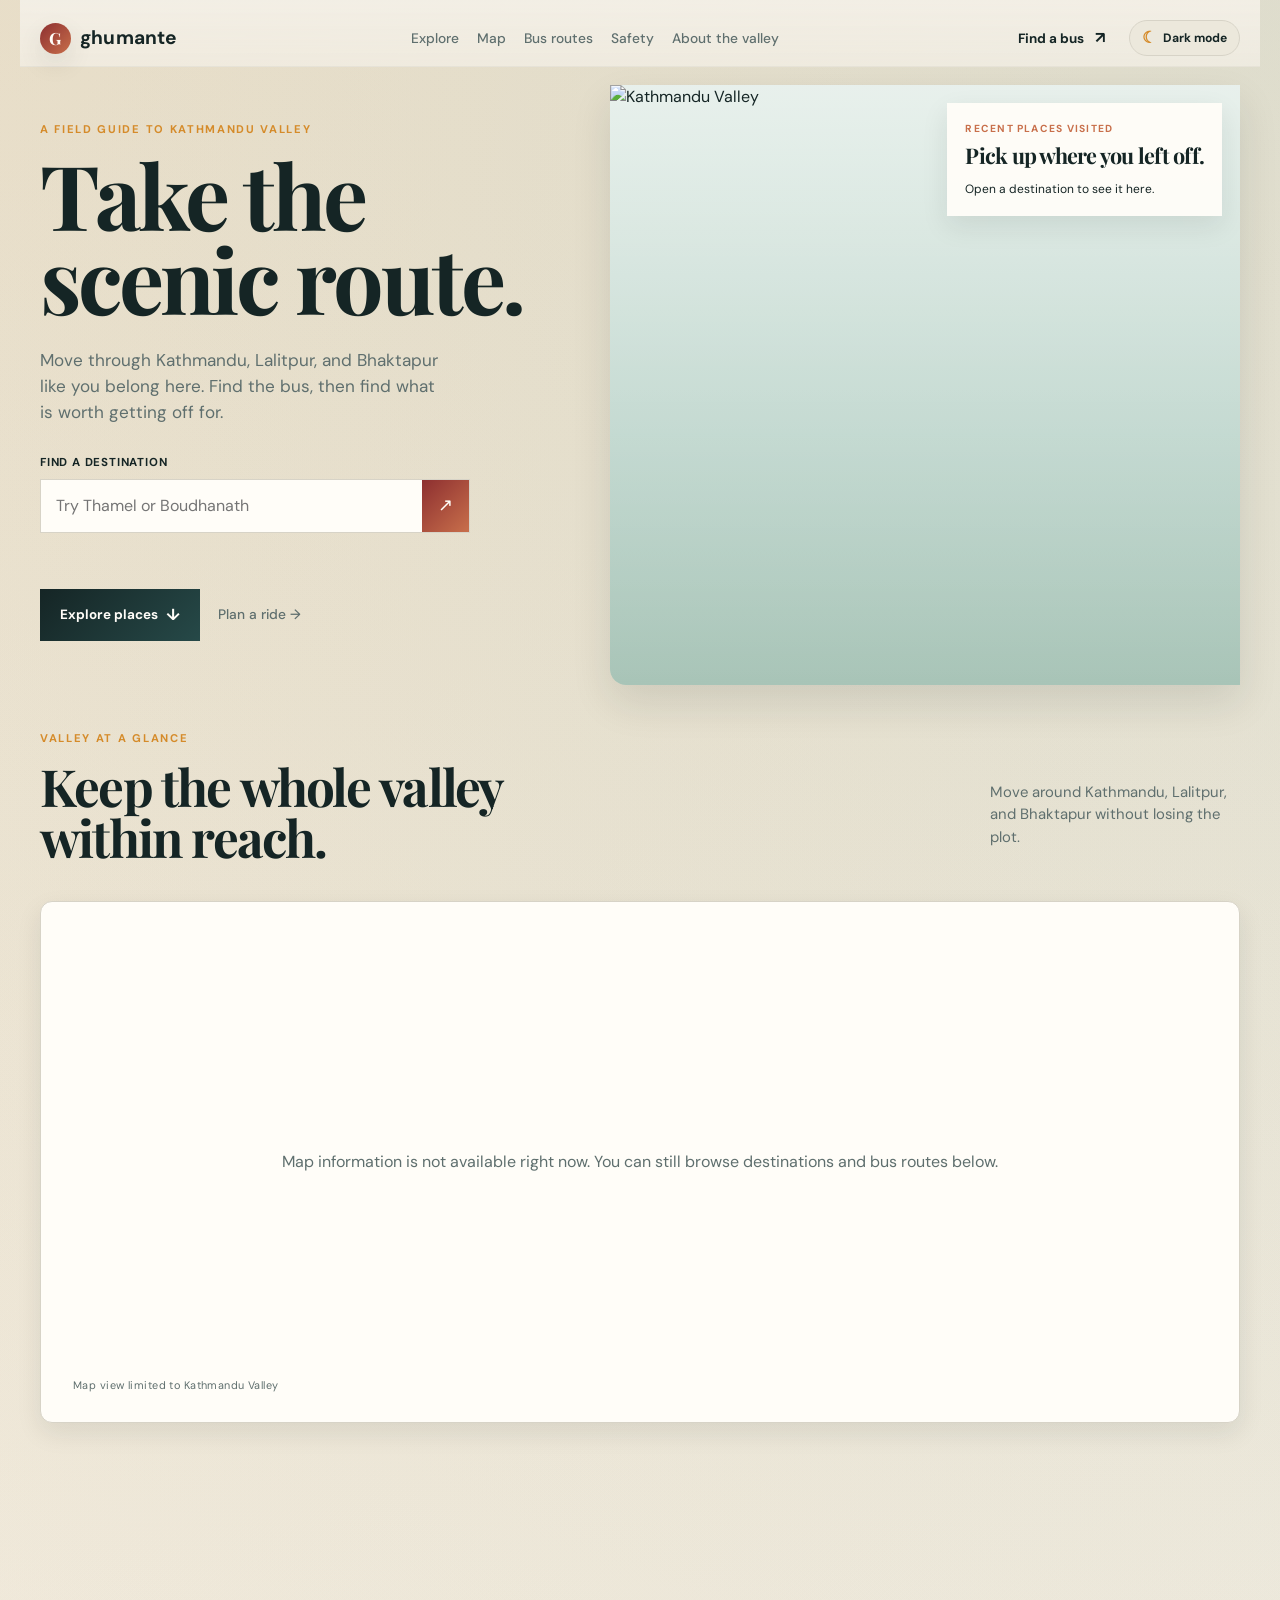
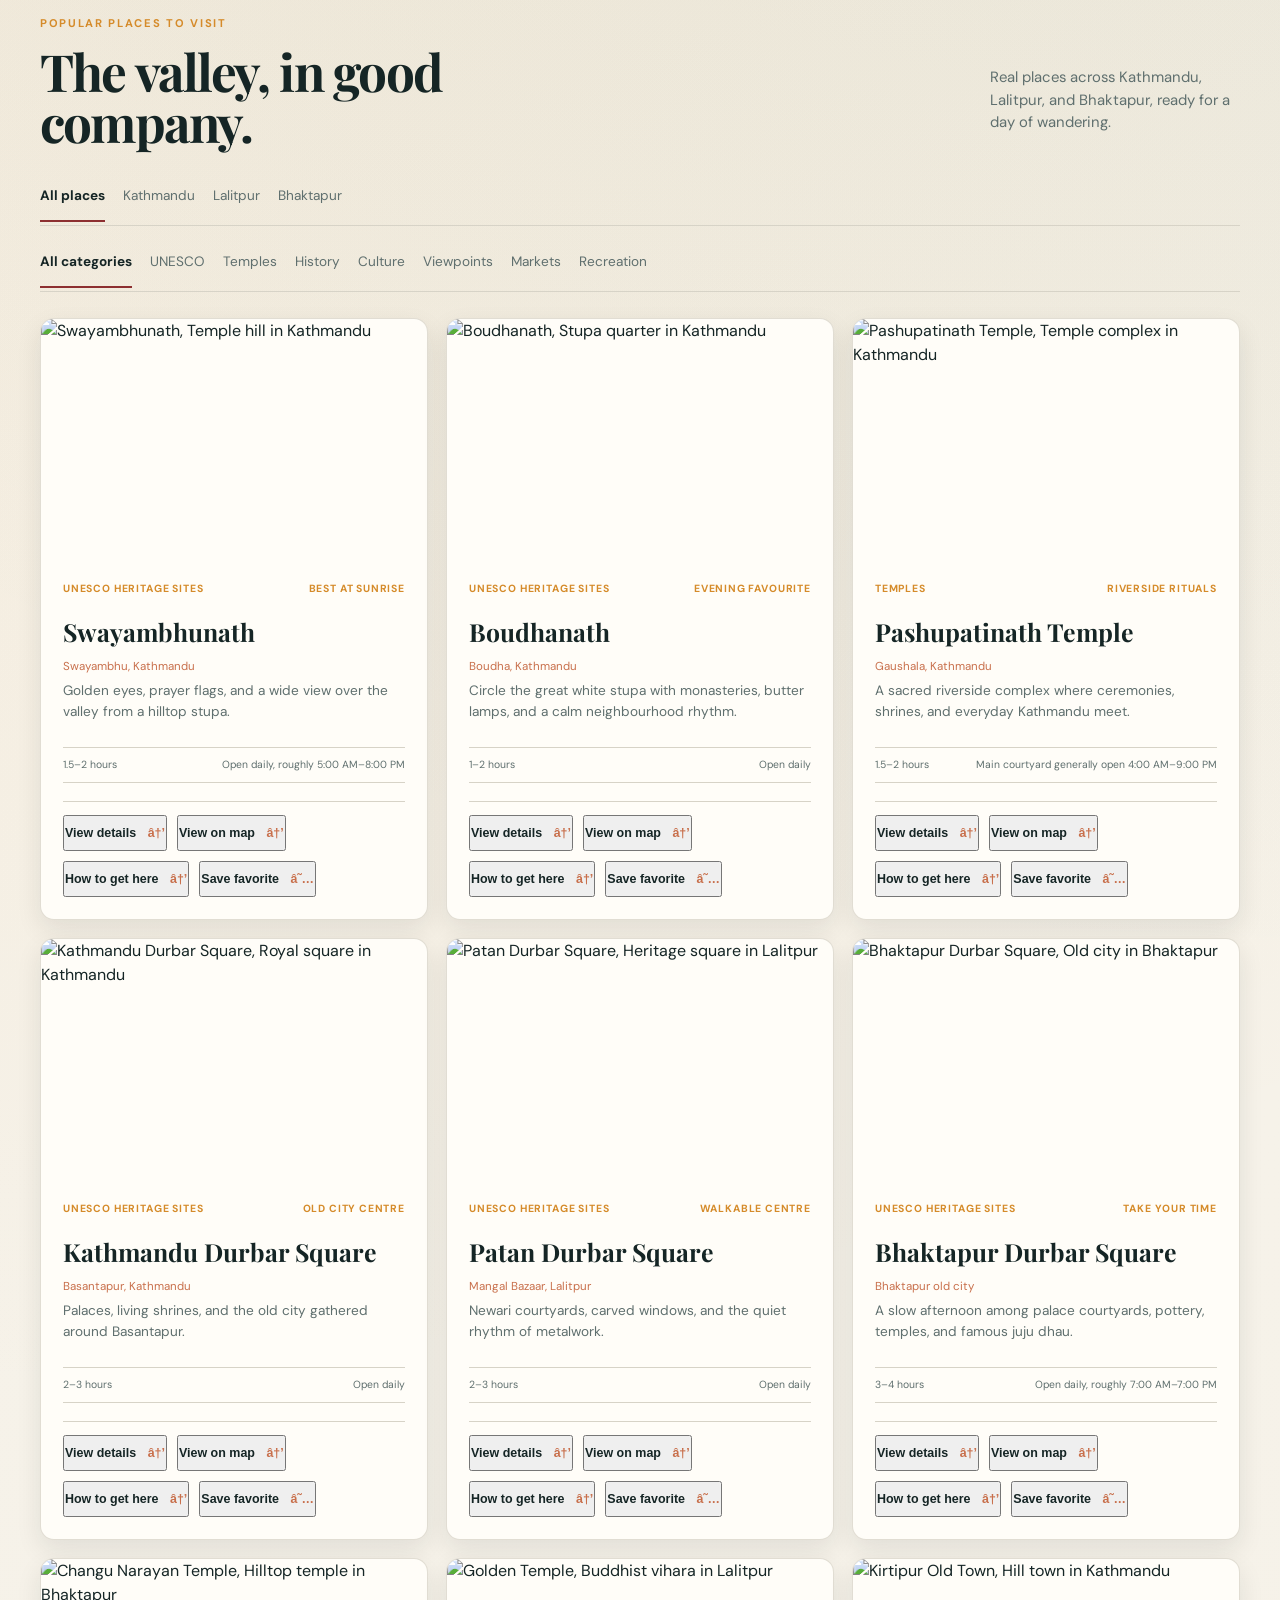
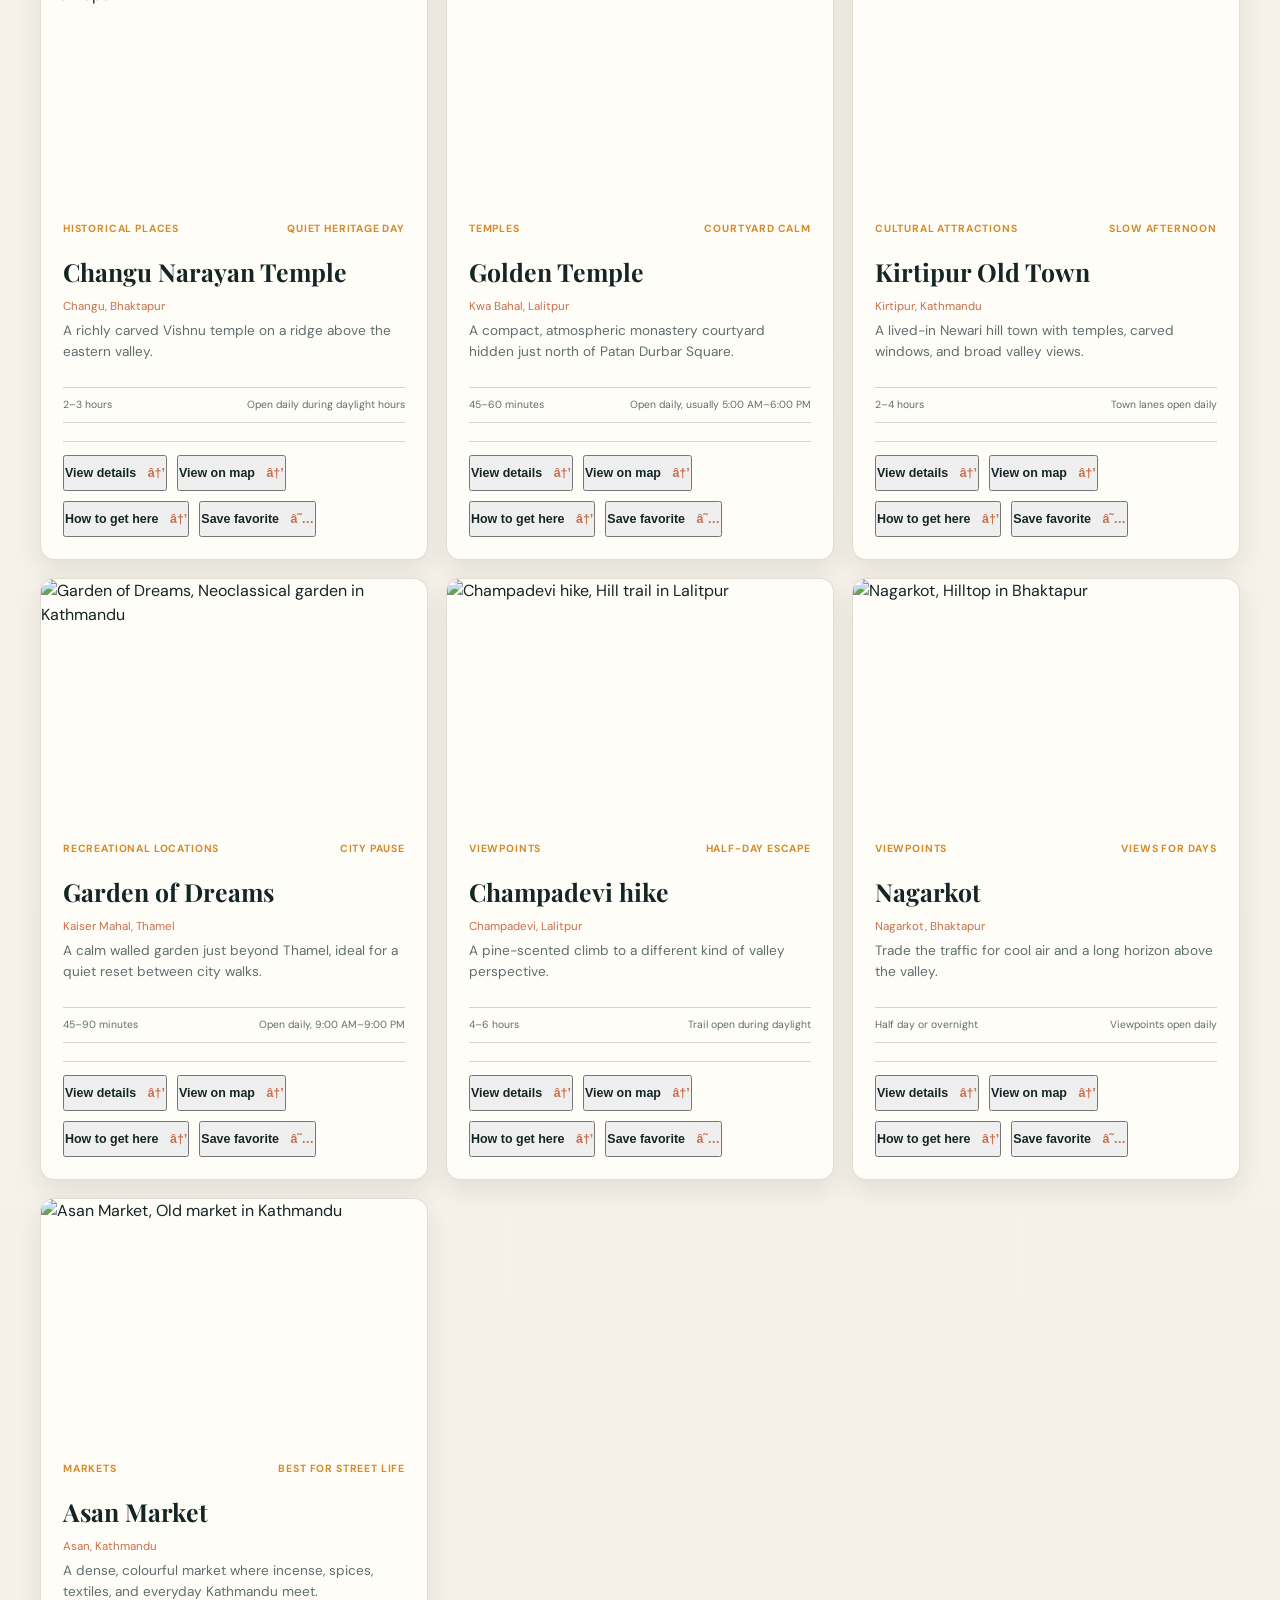
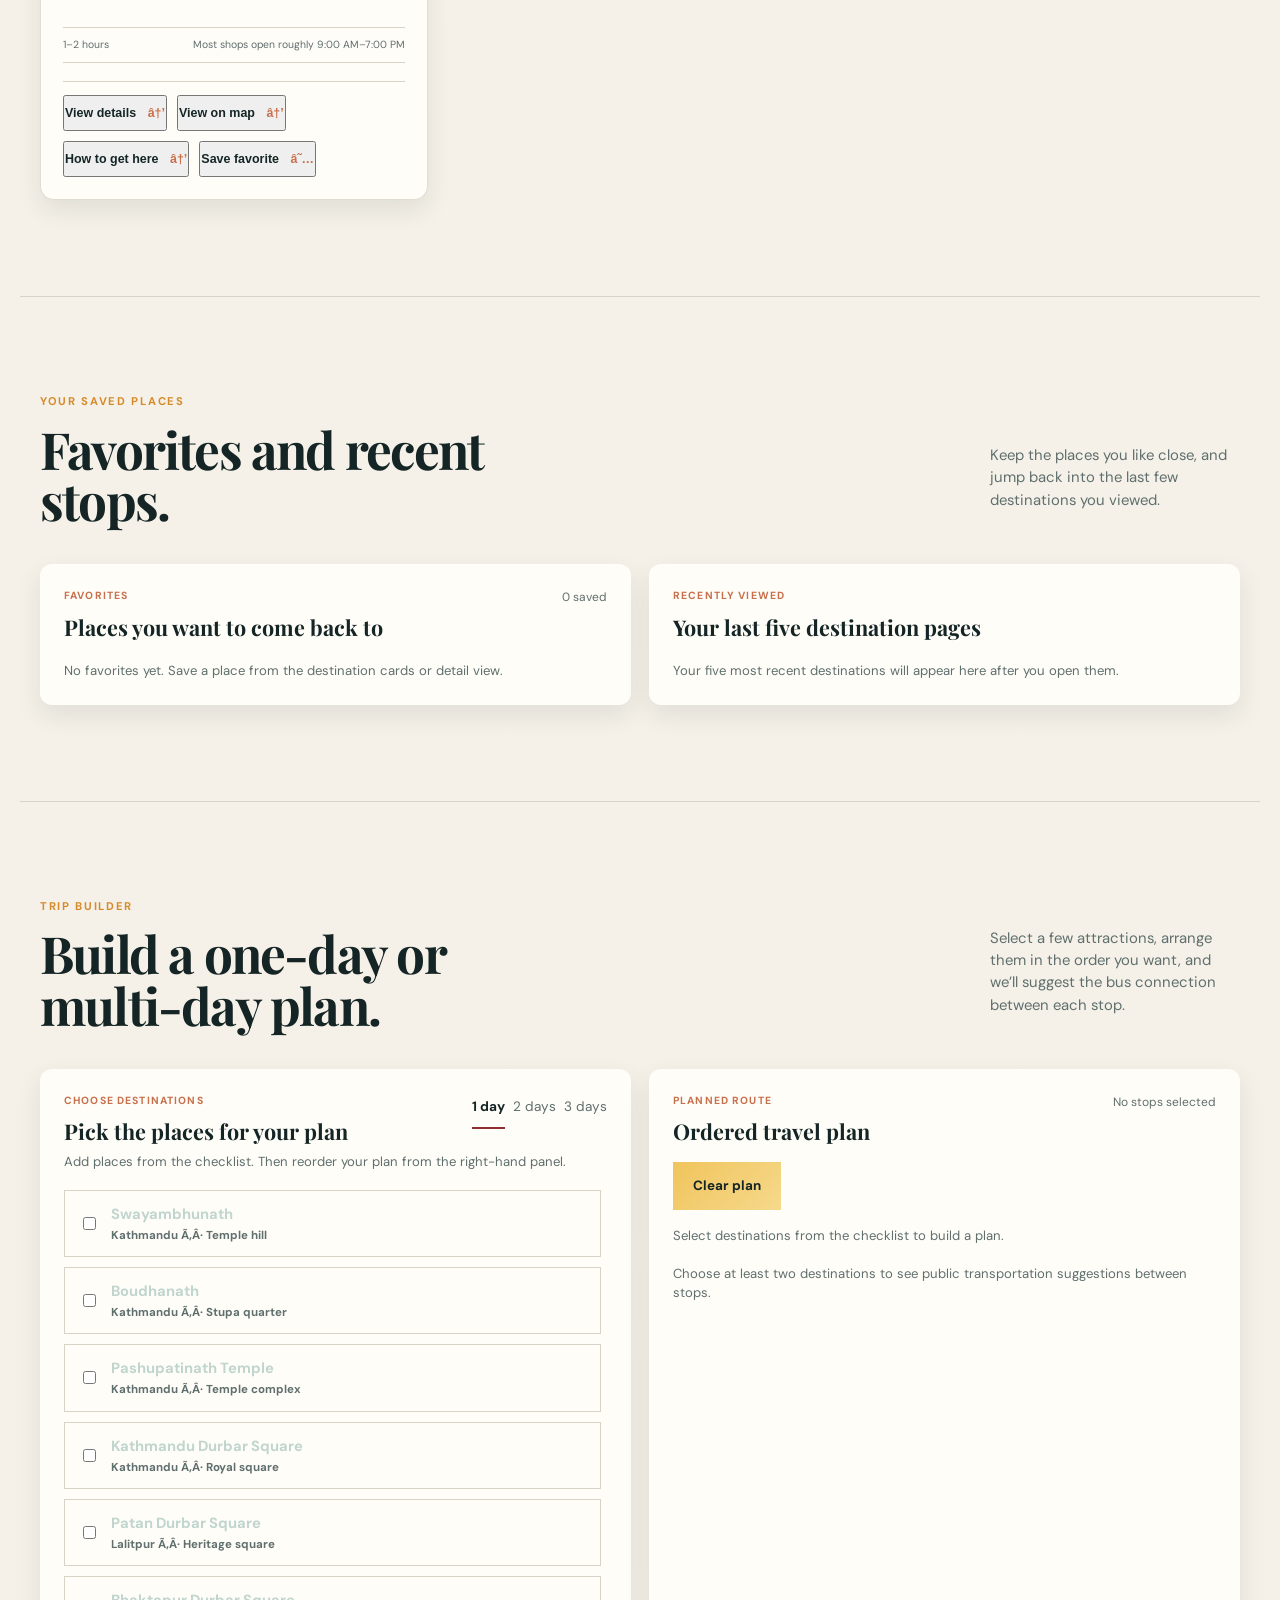
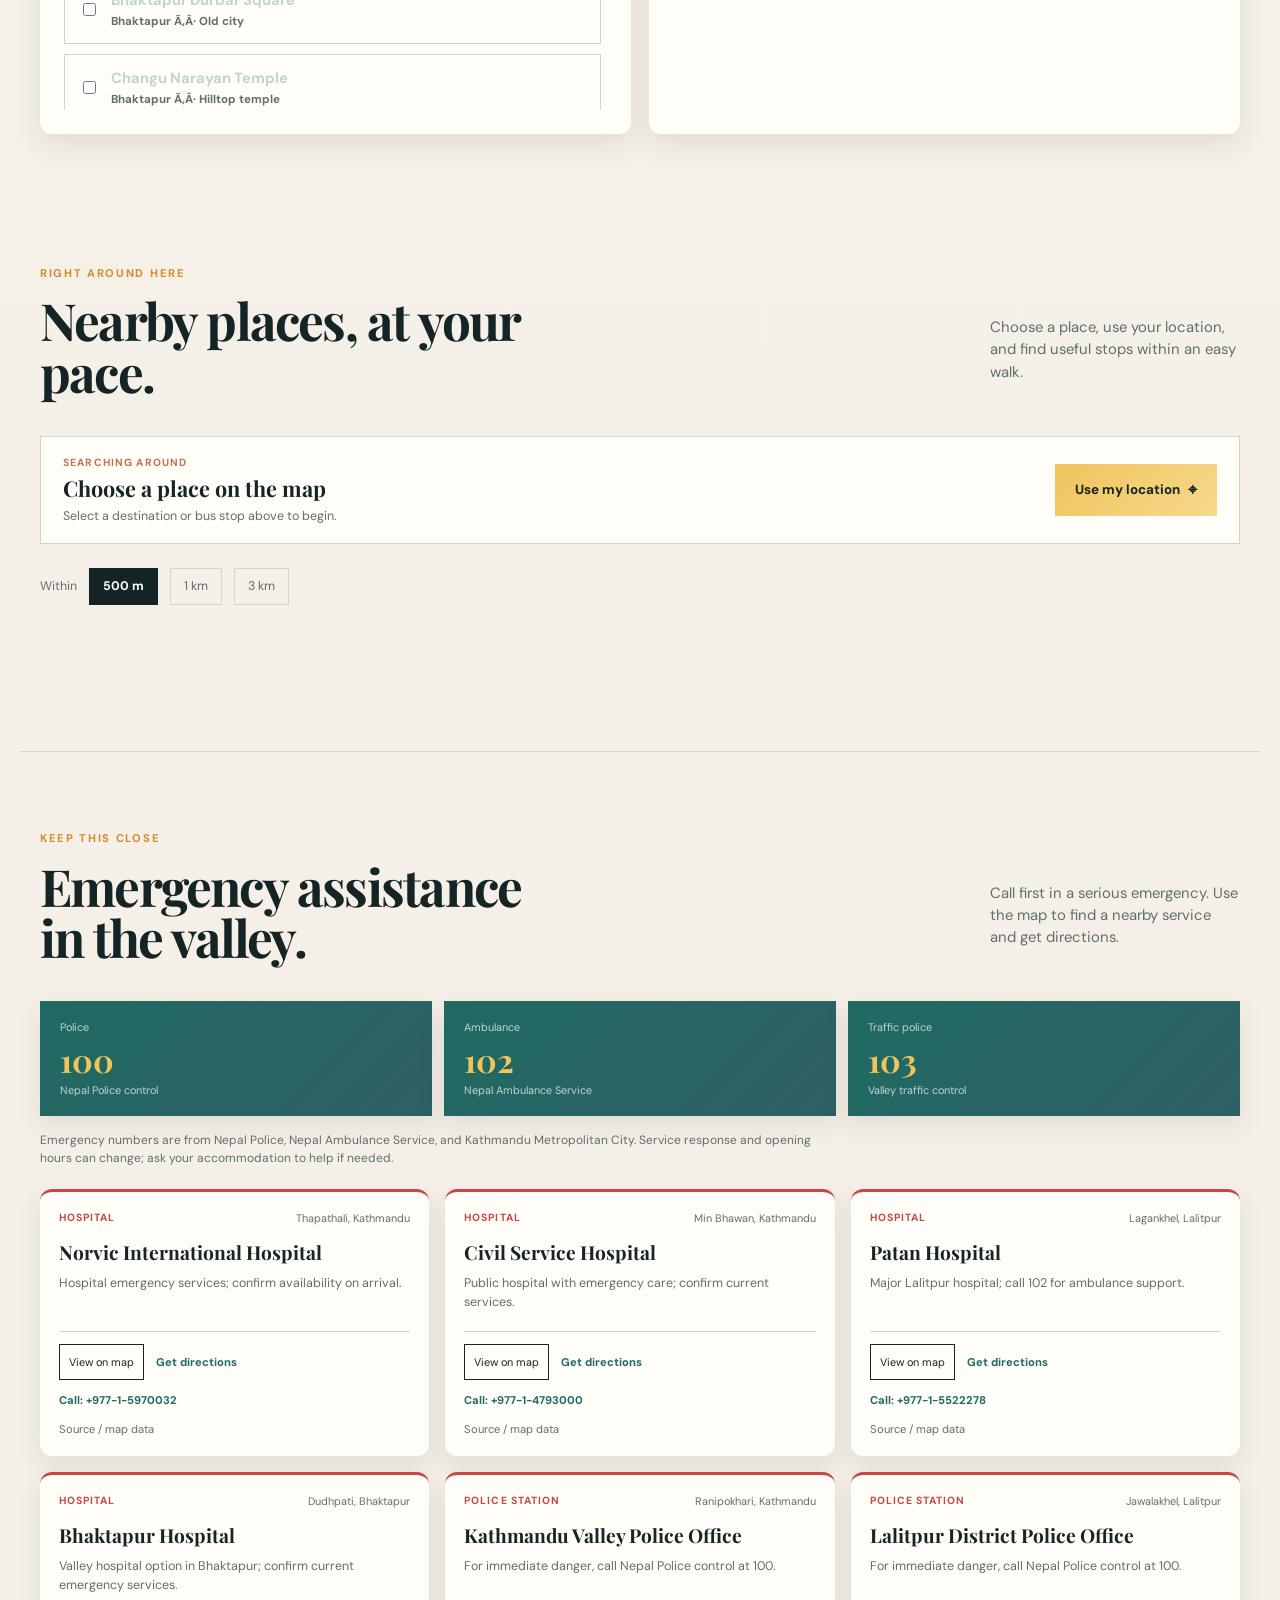
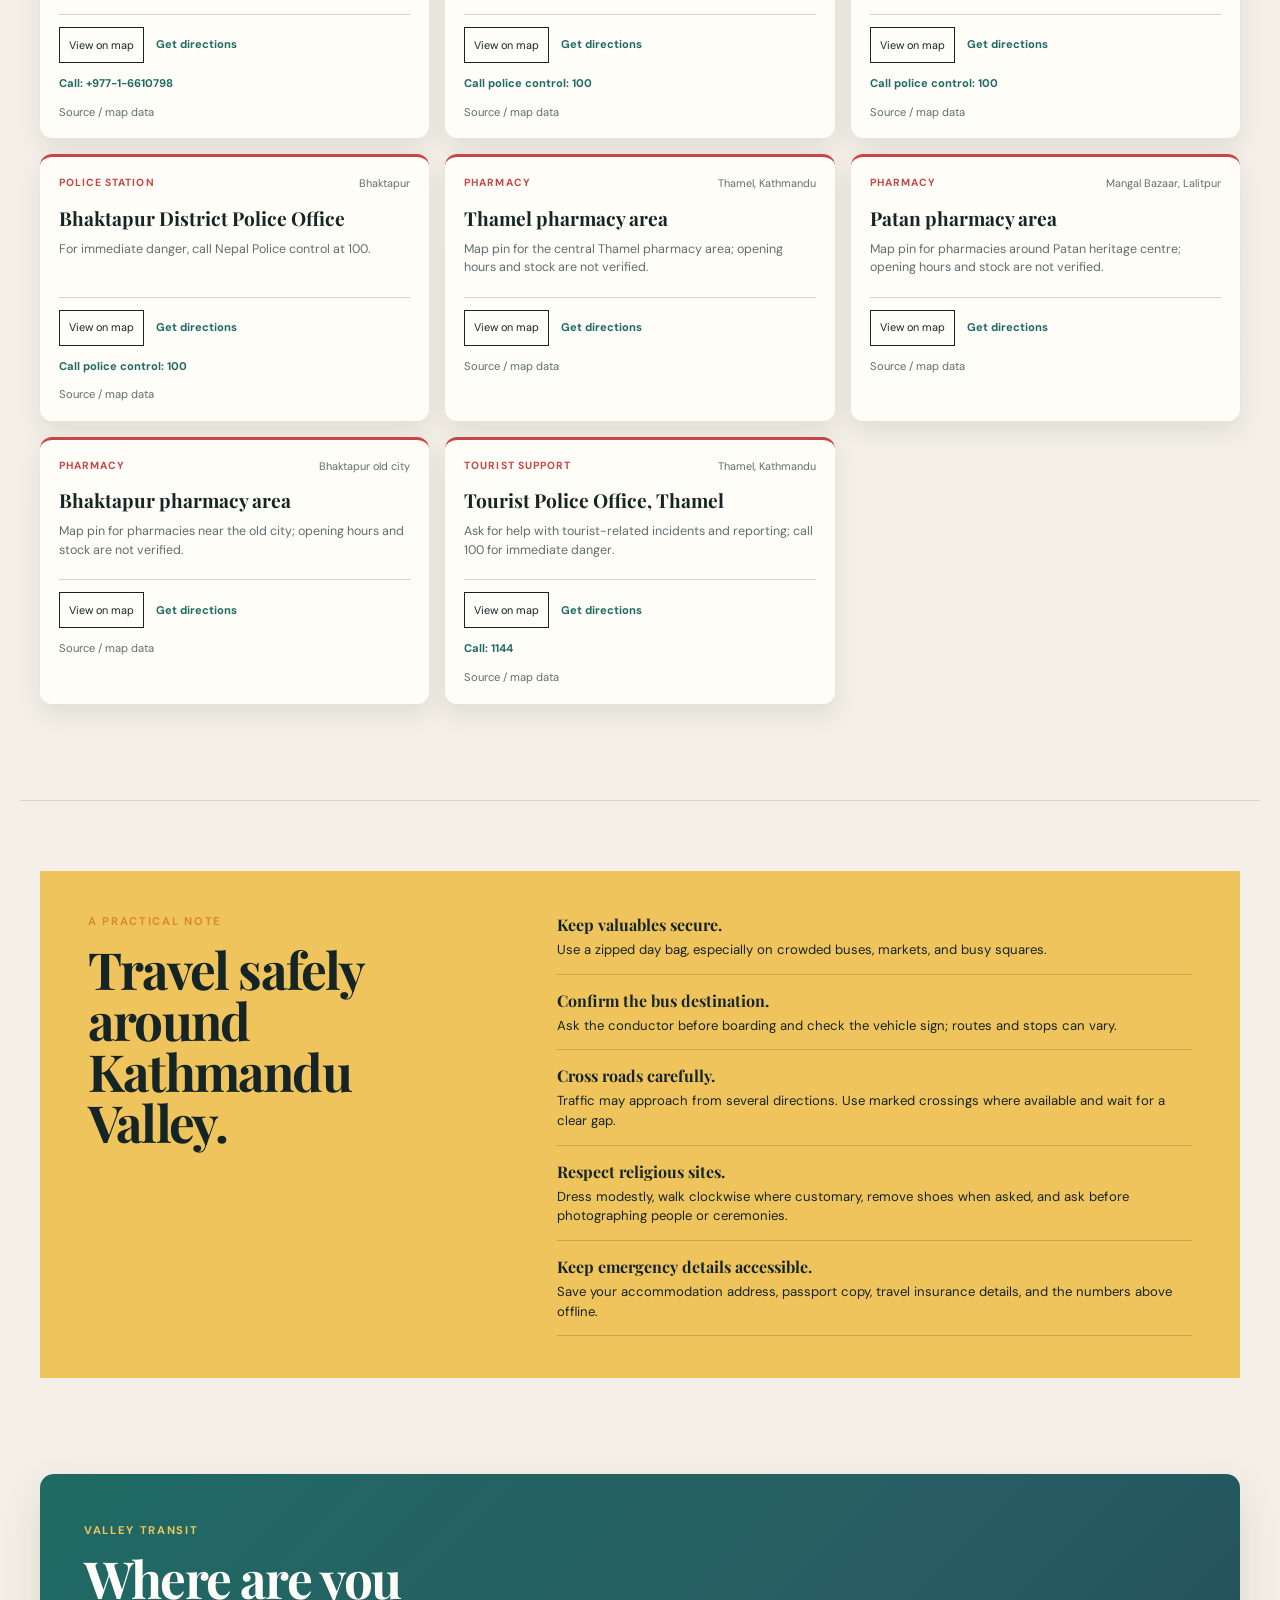
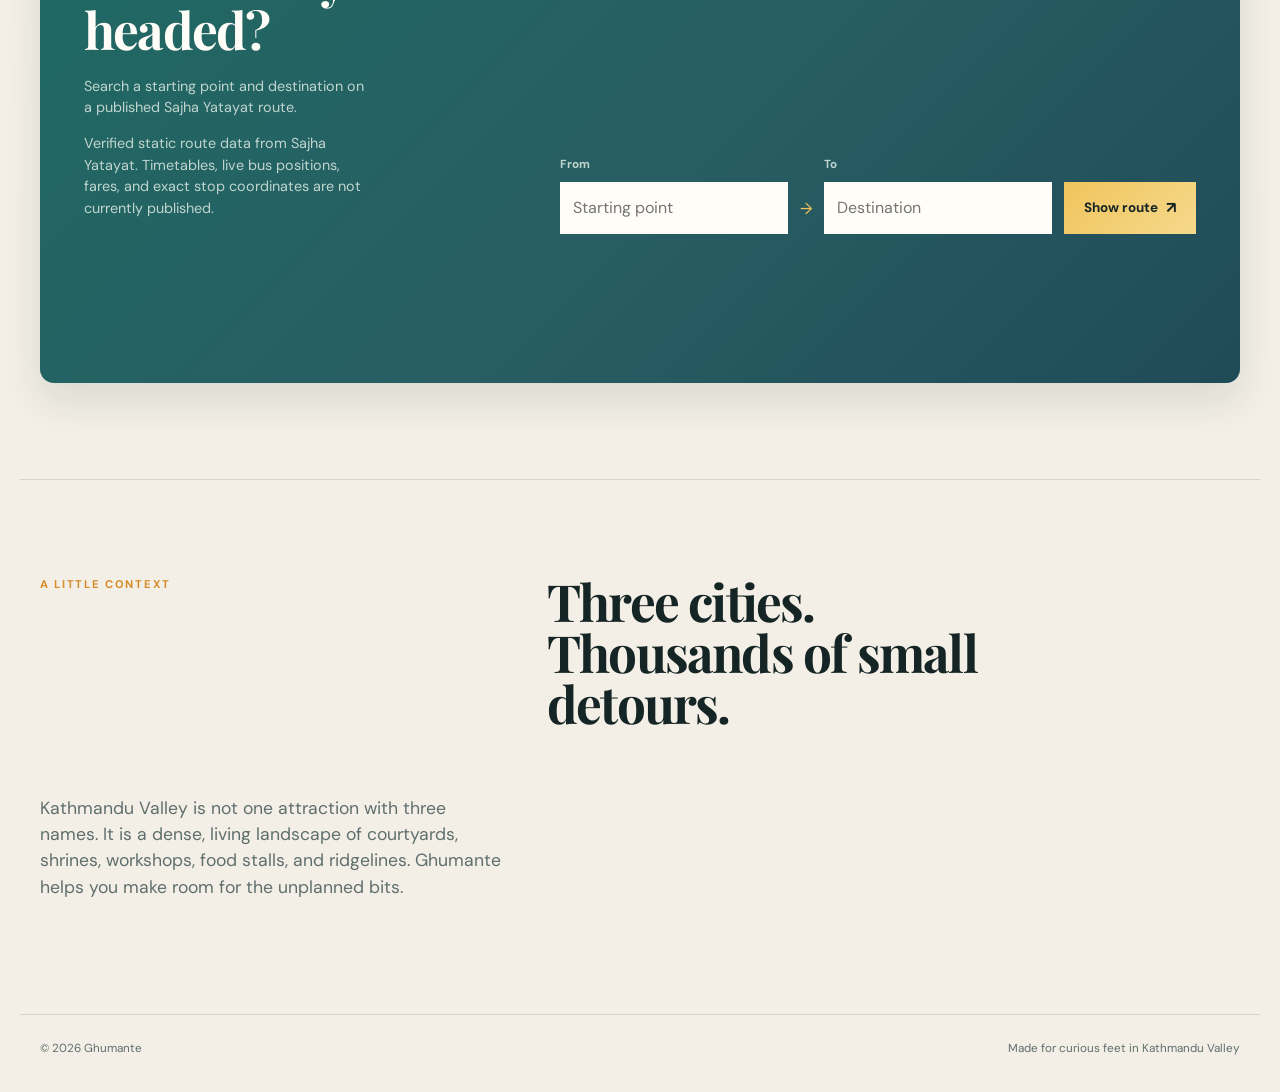
==== commit 3af68b22: "again" ====
--- a/index.html
+++ b/index.html
@@ -63,16 +63,31 @@
           <a class="text-link" href="#routes">Plan a ride <span aria-hidden="true">→</span></a>
         </div>
       </div>
-      <div class="hero-visual" aria-label="Illustration of Kathmandu Valley hills and a public bus">
-        <div class="sun"></div>
-        <div class="ridge ridge-back"></div>
-        <div class="ridge ridge-front"></div>
-        <div class="prayer-flag flag-one"></div>
-        <div class="prayer-flag flag-two"></div>
-        <div class="bus-illustration"><span class="bus-window"></span><span class="bus-window"></span><span class="bus-window"></span><span class="bus-wheel wheel-one"></span><span class="bus-wheel wheel-two"></span></div>
-        <span class="visual-label label-top">Kathmandu Valley</span>
-        <span class="visual-label label-bottom">three cities, one living valley</span>
-      </div>
+      <div class="hero-visual">
+        <img src="https://encrypted-tbn0.gstatic.com/images?q=tbn:ANd9GcSu4CeVWGx8TEFSQkLdMXz6_4k-o0f8H4HSSs04cq8lRgsz_J6M9wk4Z7s&amp;s=10" alt="Kathmandu Valley" />
+        <aside class="hero-recent" aria-labelledby="hero-recent-title">
+          <span class="hero-recent-label">Recent places visited</span>
+          <h2 id="hero-recent-title">Pick up where you left off.</h2>
+          <div class="hero-recent-list" id="hero-recent-list"></div>
+        </aside>
+      </div>
+    </section>
+
+    <section class="map-section section-shell" id="map" aria-labelledby="map-title">
+      <div class="section-heading">
+        <div><p class="eyebrow">Valley at a glance</p><h2 id="map-title">Keep the whole valley within reach.</h2></div>
+        <p class="section-note">Move around Kathmandu, Lalitpur, and Bhaktapur without losing the plot.</p>
+      </div>
+      <div class="map-frame">
+        <div id="valley-map" aria-label="Interactive map of Kathmandu Valley"></div>
+        <p class="map-feedback" id="map-feedback" hidden>Map information is not available right now. You can still browse destinations and bus routes below.</p>
+        <p class="map-boundary-note">Map view limited to Kathmandu Valley</p>
+      </div>
+      <aside class="stop-details" id="stop-details" aria-live="polite" hidden>
+        <div class="stop-details-heading"><div><p class="eyebrow">Bus stop guide</p><h3 id="stop-details-title"></h3><p id="stop-details-location"></p></div><button class="stop-details-close" id="stop-details-close" type="button" aria-label="Close bus stop details">×</button></div>
+        <div class="stop-details-grid"><div><span class="stop-detail-label">Bus routes</span><ul id="stop-details-routes"></ul></div><div><span class="stop-detail-label">Nearby attractions</span><ul id="stop-details-attractions"></ul></div></div>
+        <div class="stop-walking"><span class="stop-detail-label">Walking directions</span><p id="stop-details-walking"></p></div>
+      </aside>
     </section>
 
     <section class="explore-section section-shell" id="explore" aria-labelledby="explore-title">
@@ -170,23 +185,6 @@
         <img id="detail-image" class="detail-image" src="" alt="" />
         <div class="detail-copy"><div class="detail-heading"><div><p class="eyebrow" id="detail-category"></p><h2 id="detail-title"></h2><p class="detail-location" id="detail-location"></p><p class="detail-coordinates" id="detail-coordinates"></p></div><button class="detail-close" id="detail-close" type="button" aria-label="Close destination details">×</button></div><p id="detail-description"></p><div class="detail-facts" id="detail-facts"></div><div class="detail-columns"><div><span class="detail-label">Nearby bus stops</span><ul id="detail-bus-stops"></ul></div><div><span class="detail-label">Nearby attractions</span><ul id="detail-attractions"></ul></div></div><div class="detail-transport"><span class="detail-label">Available transportation</span><ul id="detail-transport-options"></ul><p class="detail-distance" id="detail-distance"></p></div><div class="detail-actions"><button class="button button-dark" id="detail-route" type="button">How to get here <span aria-hidden="true">↗</span></button><button class="text-link detail-map-link" id="detail-map" type="button">View on map <span aria-hidden="true">↗</span></button></div></div>
       </div>
-    </section>
-
-    <section class="map-section section-shell" id="map" aria-labelledby="map-title">
-      <div class="section-heading">
-        <div><p class="eyebrow">Valley at a glance</p><h2 id="map-title">Keep the whole valley within reach.</h2></div>
-        <p class="section-note">Move around Kathmandu, Lalitpur, and Bhaktapur without losing the plot.</p>
-      </div>
-      <div class="map-frame">
-        <div id="valley-map" aria-label="Interactive map of Kathmandu Valley"></div>
-        <p class="map-feedback" id="map-feedback" hidden>Map information is not available right now. You can still browse destinations and bus routes below.</p>
-        <p class="map-boundary-note">Map view limited to Kathmandu Valley</p>
-      </div>
-      <aside class="stop-details" id="stop-details" aria-live="polite" hidden>
-        <div class="stop-details-heading"><div><p class="eyebrow">Bus stop guide</p><h3 id="stop-details-title"></h3><p id="stop-details-location"></p></div><button class="stop-details-close" id="stop-details-close" type="button" aria-label="Close bus stop details">×</button></div>
-        <div class="stop-details-grid"><div><span class="stop-detail-label">Bus routes</span><ul id="stop-details-routes"></ul></div><div><span class="stop-detail-label">Nearby attractions</span><ul id="stop-details-attractions"></ul></div></div>
-        <div class="stop-walking"><span class="stop-detail-label">Walking directions</span><p id="stop-details-walking"></p></div>
-      </aside>
     </section>
 
     <section class="nearby-section section-shell" id="nearby" aria-labelledby="nearby-title">
--- a/css/styles.css
+++ b/css/styles.css
@@ -118,7 +118,17 @@
 .button-light { background: linear-gradient(135deg, var(--yellow), #f6d98c); color: var(--ink); white-space: nowrap; }
 
 .hero-visual { background: linear-gradient(180deg, #d7e6de 0%, #b8d2c8 58%, #a8c4b7 100%); min-height: 500px; overflow: hidden; position: relative; border-radius: 0 0 0 16px; box-shadow: var(--shadow-lg); }
+.hero-visual img { display: block; height: 100%; inset: 0; object-fit: cover; position: absolute; width: 100%; }
 .hero-visual::before { background: linear-gradient(180deg, rgba(255,255,255,.42), transparent); content: ''; inset: 0; position: absolute; }
+.hero-recent { background: rgba(255, 253, 248, .94); box-shadow: var(--shadow-md); max-width: 285px; padding: 18px; position: absolute; right: 18px; top: 18px; z-index: 1; }
+.hero-recent-label { color: var(--coral); display: block; font-size: .64rem; font-weight: 700; letter-spacing: .12em; margin-bottom: 7px; text-transform: uppercase; }
+.hero-recent h2 { font-size: 1.35rem; line-height: 1.05; margin: 0; }
+.hero-recent-list { display: grid; gap: 7px; margin-top: 14px; }
+.hero-recent .recent-item { background: rgba(243, 239, 230, .7); border: 0; border-left: 2px solid var(--yellow); padding: 9px 10px; }
+.hero-recent .recent-item:hover, .hero-recent .recent-item:focus-visible { background: var(--cream); border-left-color: var(--coral); outline: 0; }
+.hero-recent .recent-item strong { font-size: .92rem; }
+.hero-recent .recent-item span { font-size: .7rem; }
+.hero-recent .saved-empty { color: var(--ink); font-size: .75rem; }
 .sun { background: radial-gradient(circle at 35% 35%, #fff6cf 0%, var(--yellow) 52%, #e5a93a 100%); border-radius: 50%; height: 170px; position: absolute; right: 13%; top: 14%; width: 170px; }
 .ridge { bottom: 0; left: -15%; position: absolute; transform: rotate(-8deg); width: 130%; }
 .ridge-back { background: #8fb1a8; height: 45%; clip-path: polygon(0 55%, 17% 32%, 32% 48%, 48% 18%, 60% 43%, 76% 30%, 100% 51%, 100% 100%, 0 100%); }
@@ -135,6 +145,7 @@
 .flag-one { left: 16%; transform: rotate(7deg); } .flag-two { right: 24%; transform: rotate(-9deg); }
 
 .section-shell { margin: 0 auto; max-width: 1240px; padding: 96px 20px; }
+.map-section { scroll-margin-top: 82px; }
 .section-heading { align-items: end; display: flex; justify-content: space-between; margin-bottom: 38px; }
 .section-heading h2 { max-width: 490px; margin-bottom: 0; }
 .section-note { color: var(--muted); font-size: .93rem; max-width: 250px; }
@@ -370,6 +381,7 @@
   .hero-copy { padding: 42px 0 32px; }
   h1 { font-size: clamp(2.95rem, 14vw, 4.6rem); margin-bottom: 22px; }
   .hero-visual { min-height: 340px; }
+  .hero-recent { max-width: 250px; right: 14px; top: 14px; }
   .bus-illustration { left: 18%; transform: rotate(-4deg) scale(.86); transform-origin: center; }
   .sun { right: 8%; top: 12%; transform: scale(.82); transform-origin: center; }
   .section-shell { padding: 64px 20px; }
@@ -420,6 +432,7 @@
   .search-input-wrap input, .route-location-field input { padding: 15px 12px; }
   .search-suggestions, .route-suggestions { top: 72px; }
   .hero-actions { align-items: stretch; flex-direction: column; }
+  .hero-recent { left: 14px; max-width: none; right: 14px; }
   .button, .button-dark, .button-light { width: 100%; }
   .card-photo, .detail-image, .hero-visual, #valley-map { border-radius: 14px; }
   .map-boundary-note { font-size: .64rem; }
@@ -464,6 +477,7 @@
 }
 
 html[data-theme="dark"] .hero-visual { background: linear-gradient(180deg, #244b4b 0%, #1b3938 58%, #142b2c 100%); }
+html[data-theme="dark"] .hero-recent { background: rgba(23, 41, 41, .94); }
 html[data-theme="dark"] .ridge-back { background: #39706b; }
 html[data-theme="dark"] .ridge-front { background: #194a4a; }
 html[data-theme="dark"] .search-suggestions,
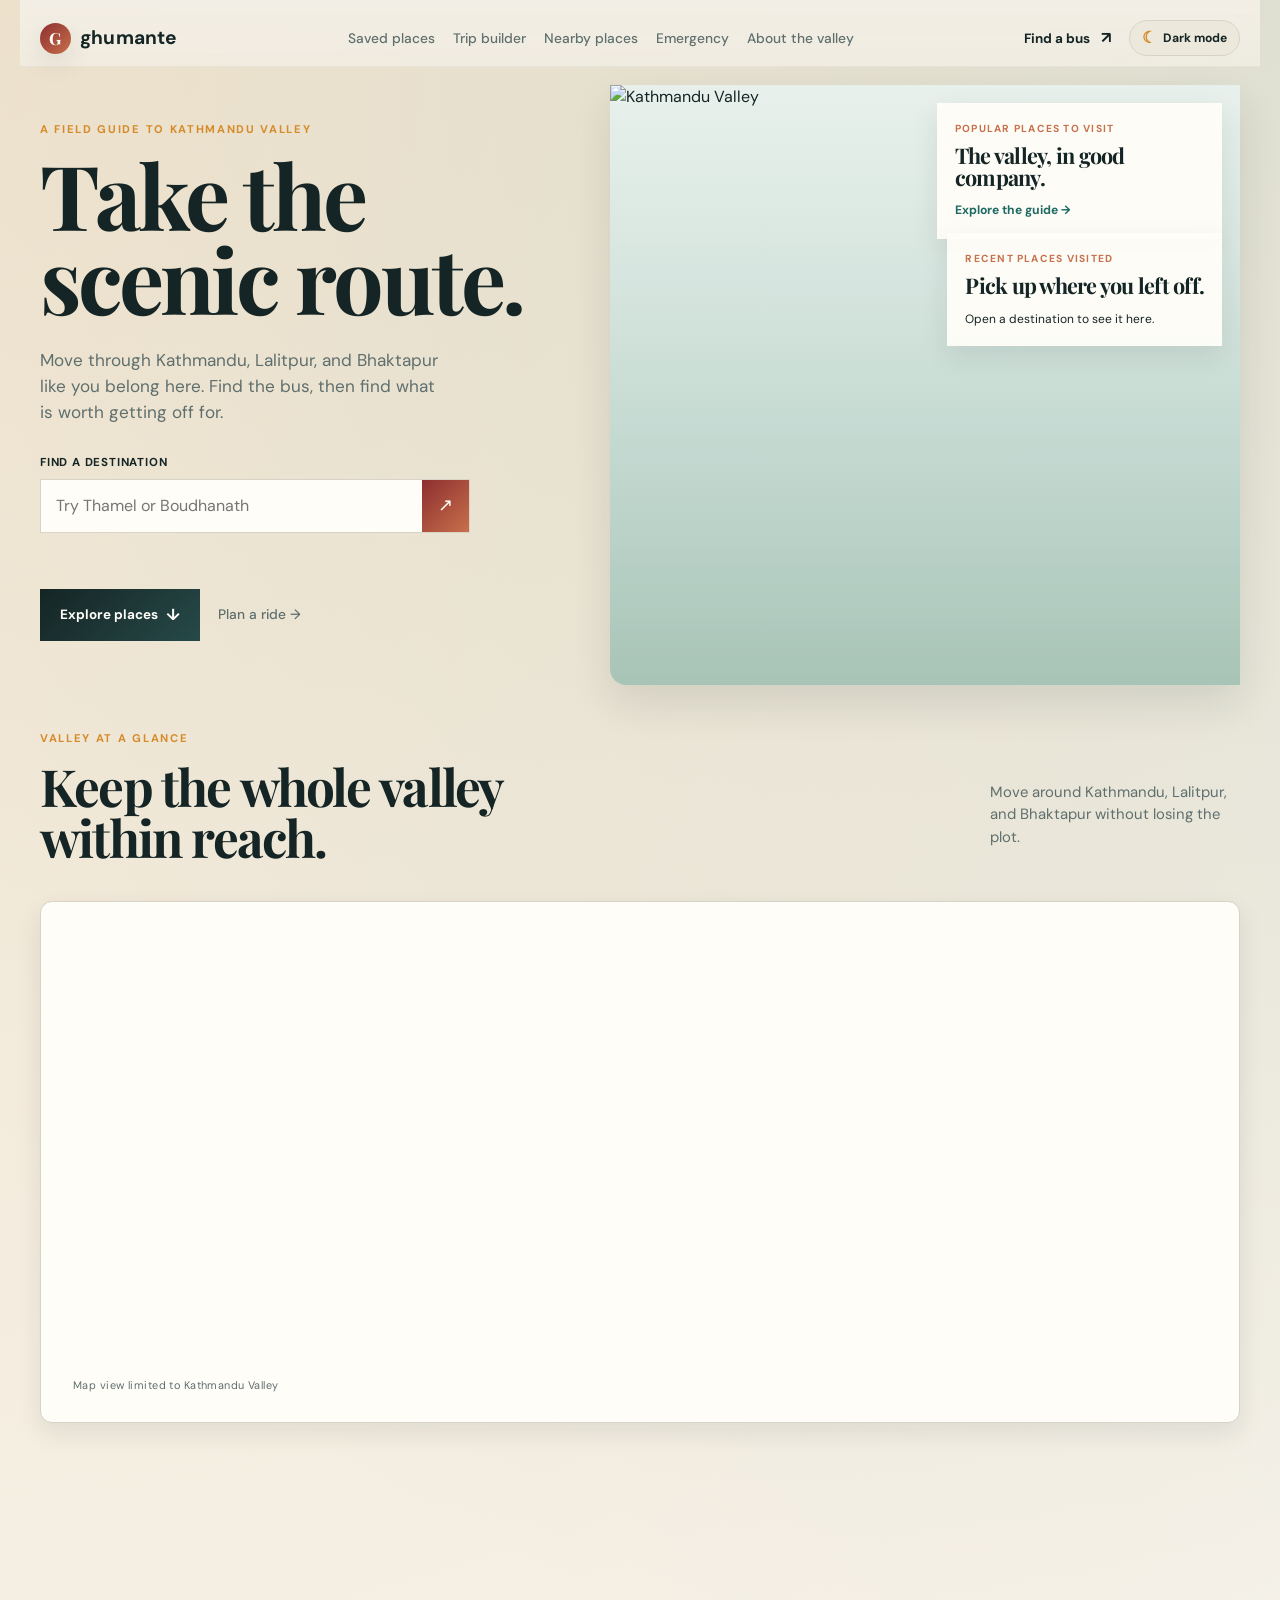
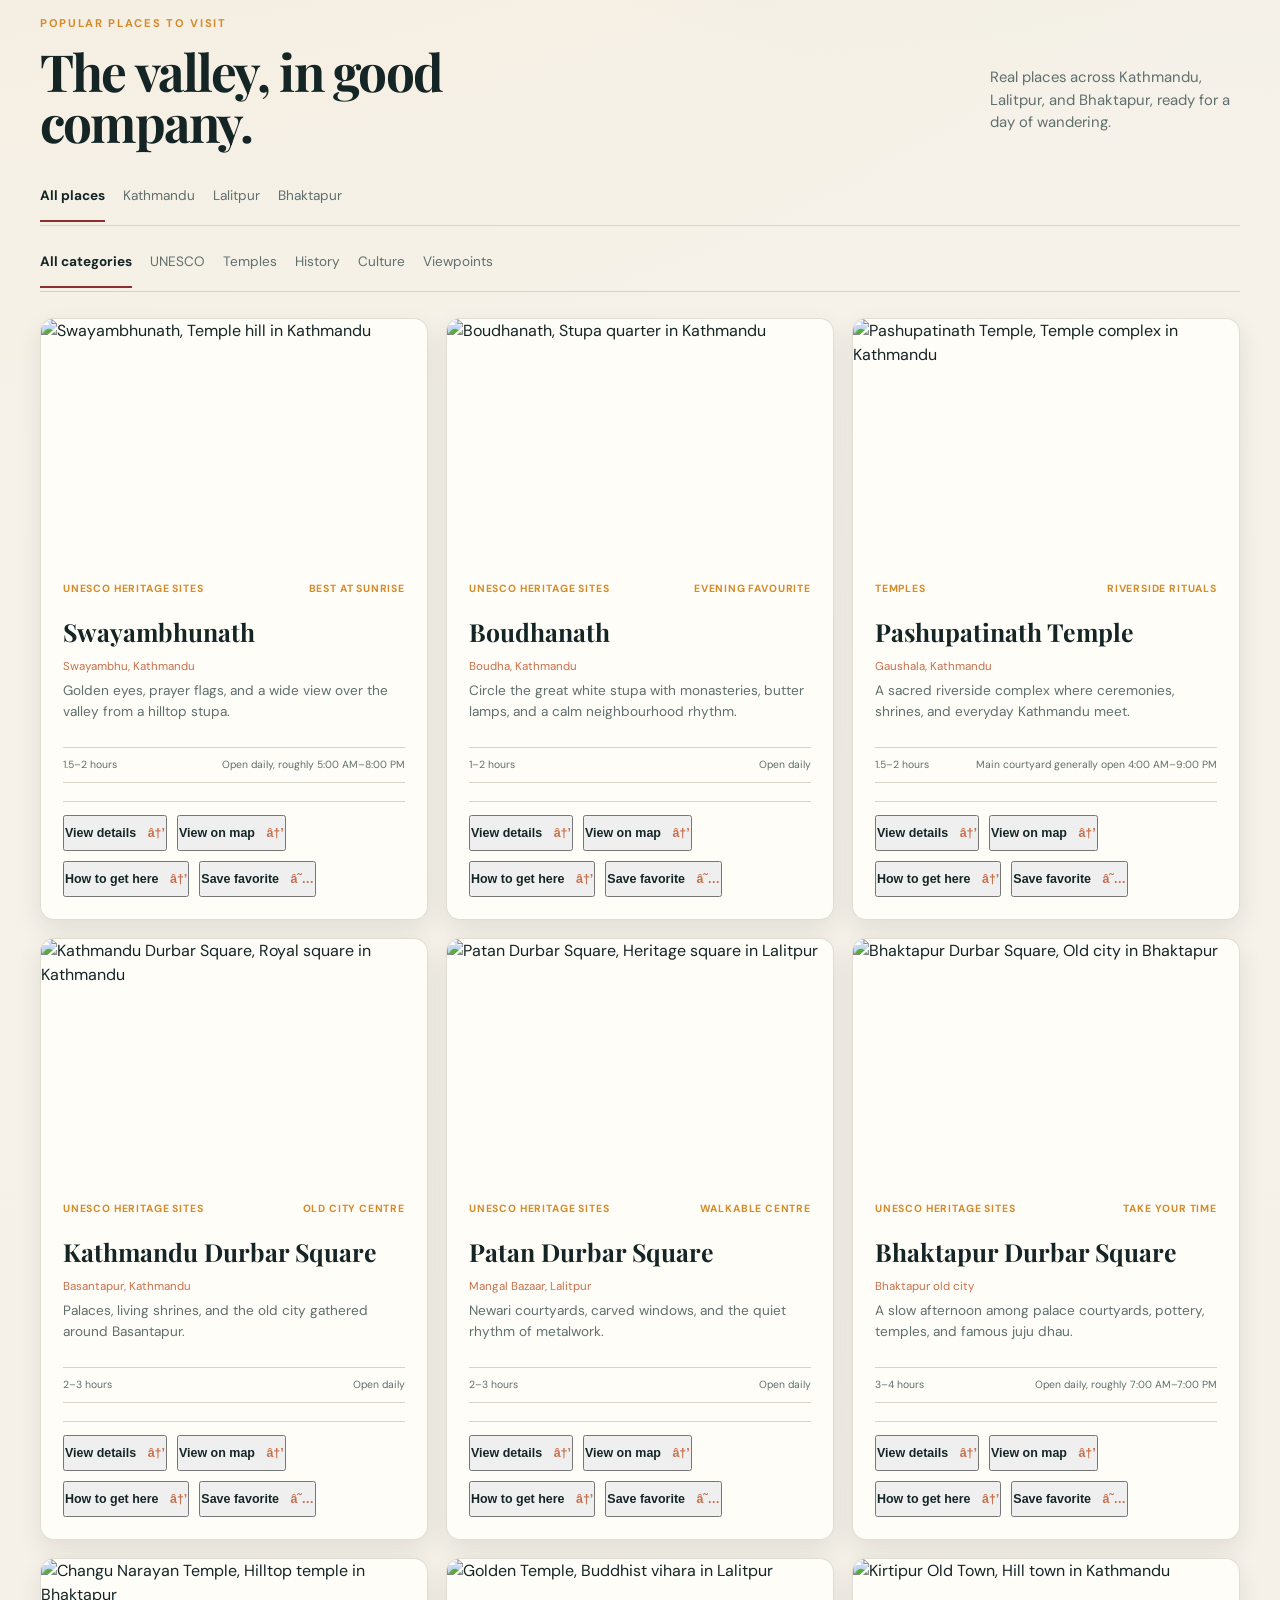
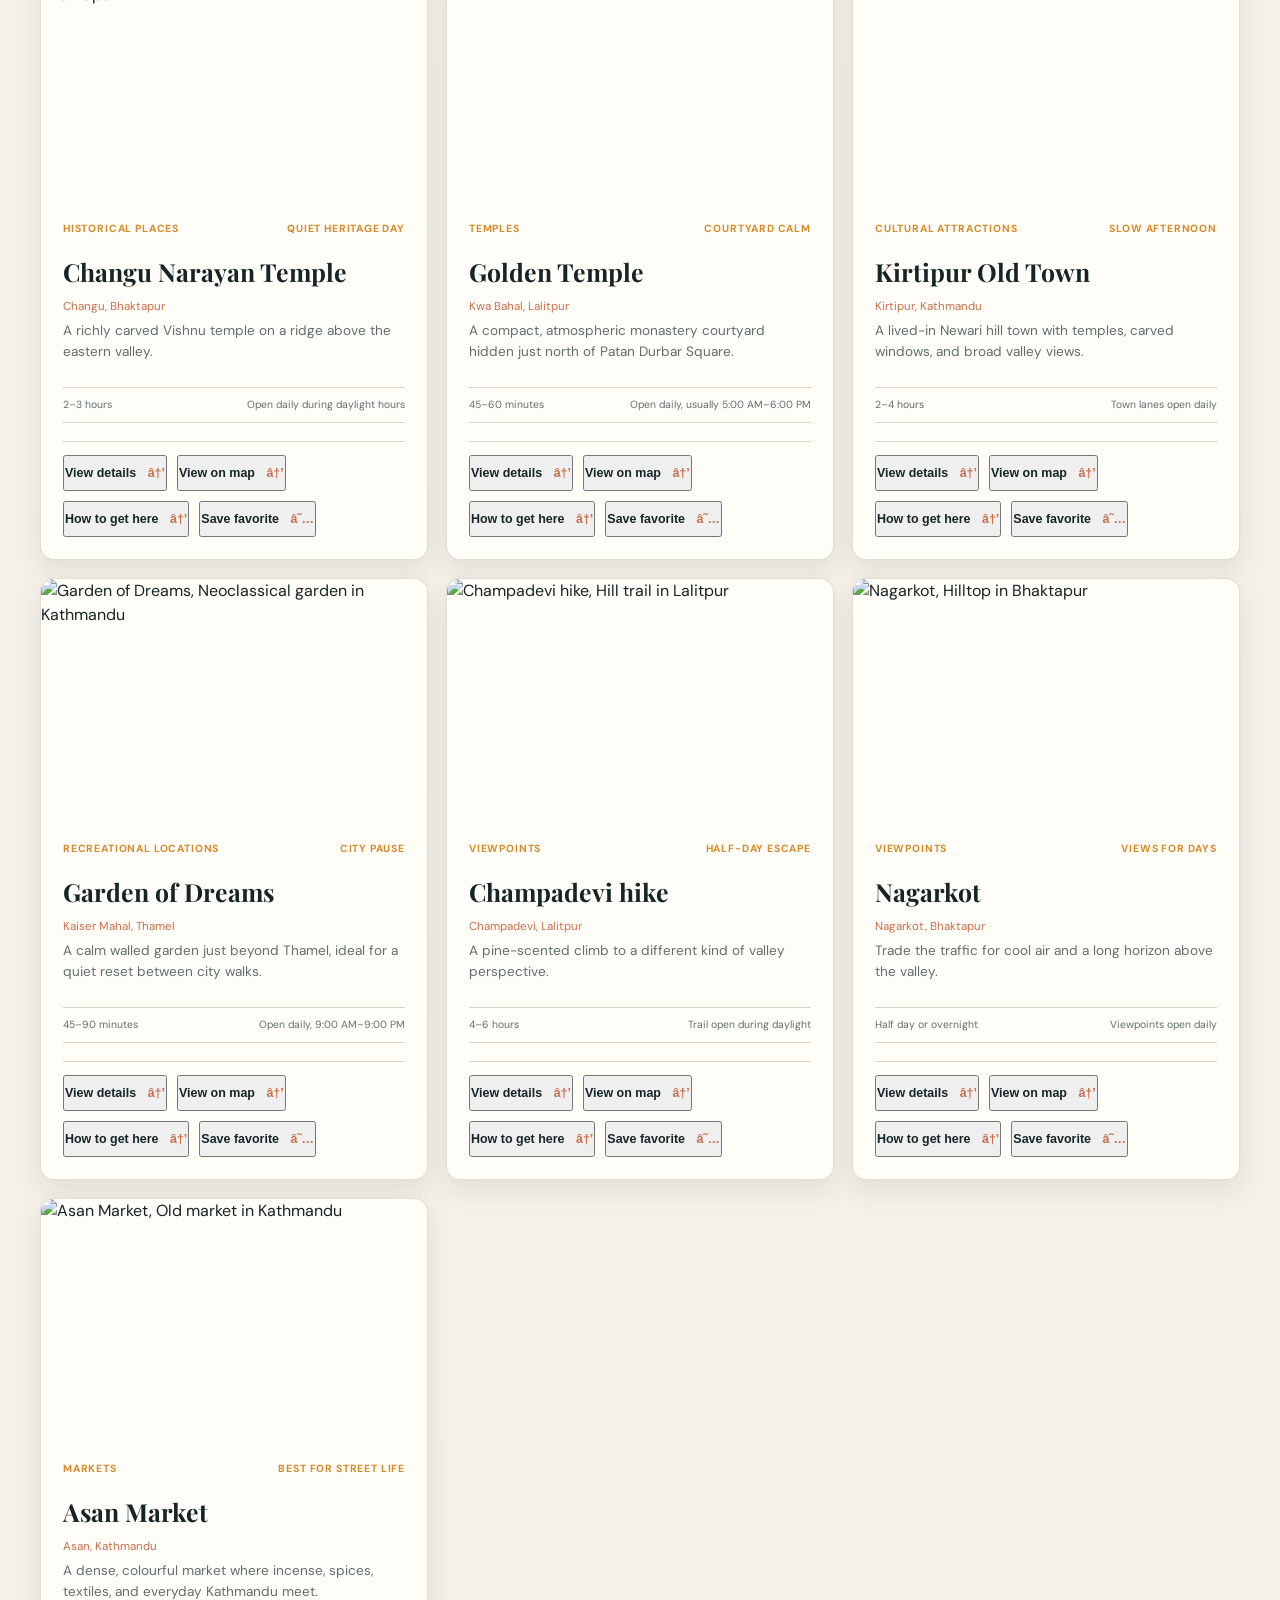
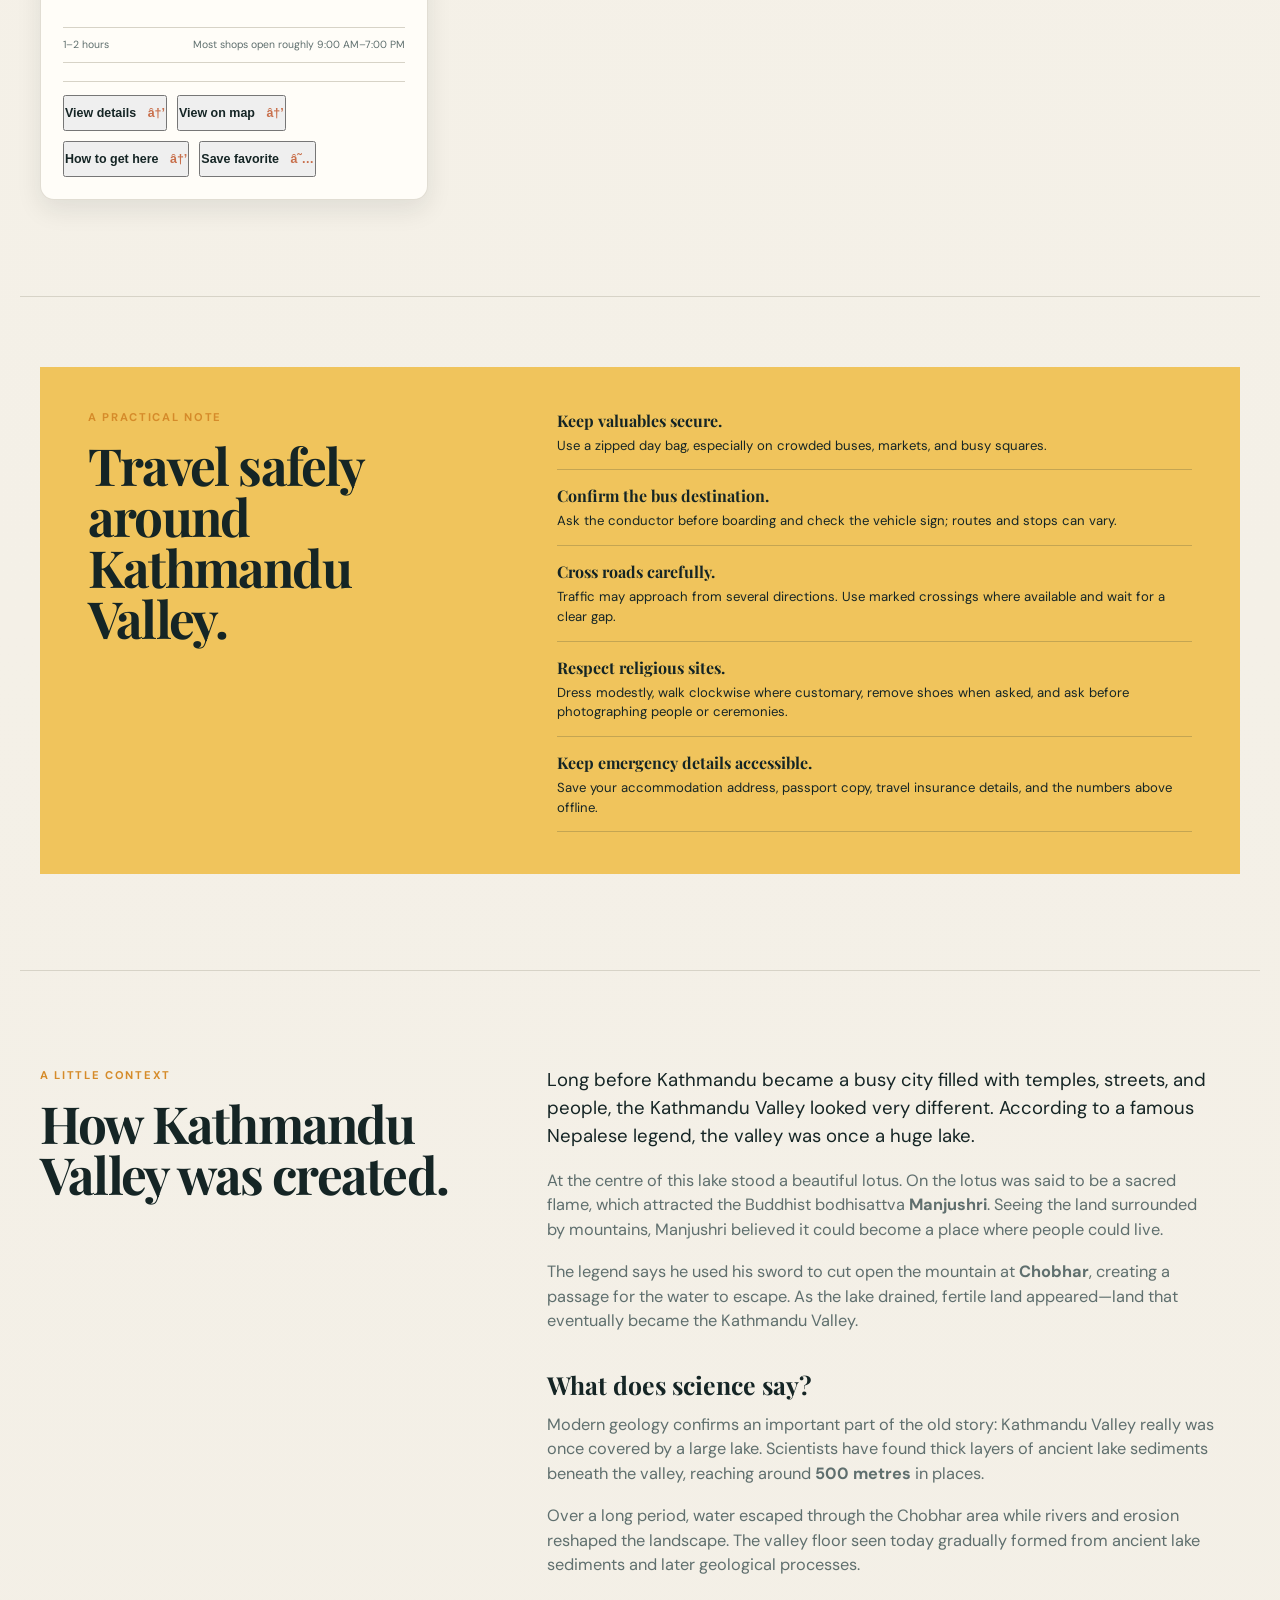
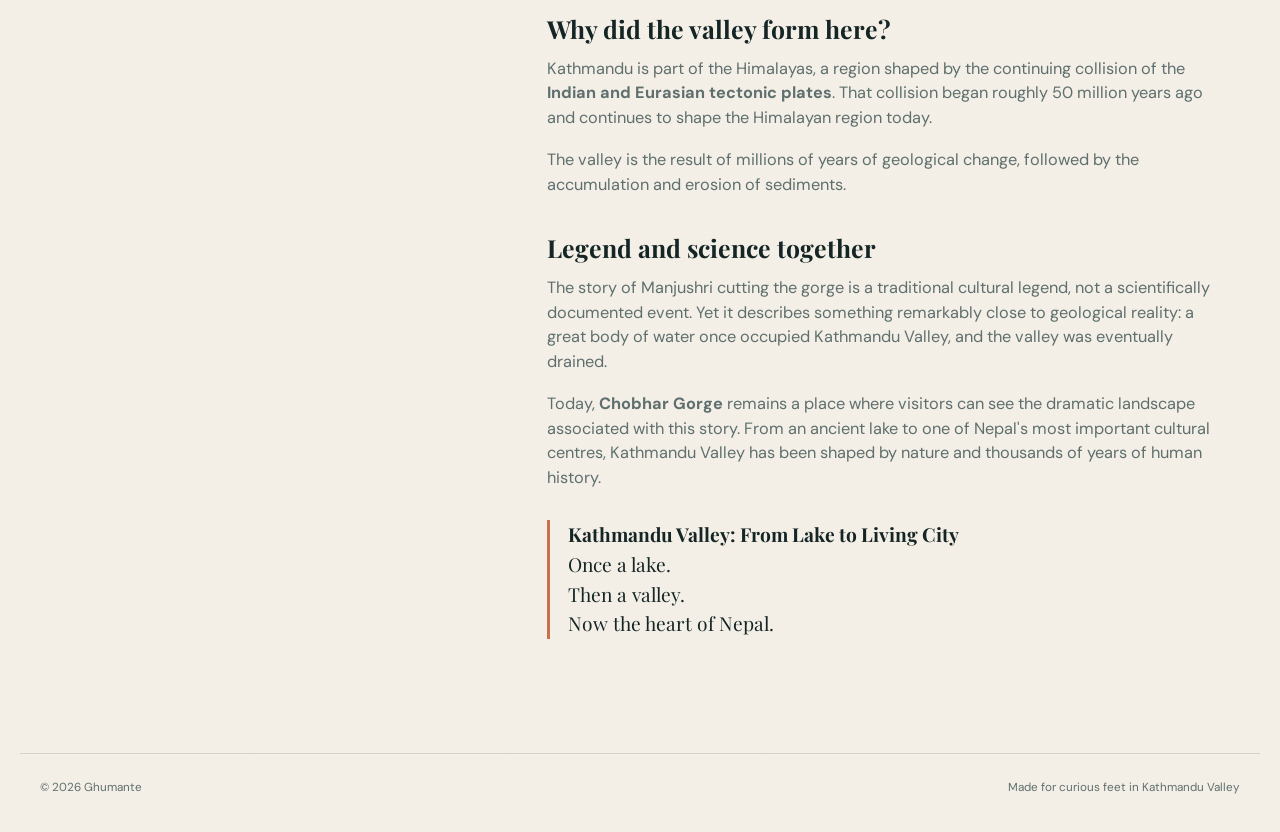
==== commit 07b535eb: "new mew" ====
--- a/index.html
+++ b/index.html
@@ -31,15 +31,15 @@
   </div>
   <div class="app-feedback" id="app-feedback" role="status" aria-live="polite" hidden></div>
   <header class="site-header" id="site-header">
-    <a class="brand" href="#main-content" aria-label="Ghumante home"><span class="brand-mark">G</span><span>ghumante</span></a>
+    <a class="brand" href="index.html" aria-label="Ghumante home"><span class="brand-mark">G</span><span>ghumante</span></a>
     <nav class="main-nav" aria-label="Main navigation">
-      <a href="#explore">Explore</a>
-      <a href="#map">Map</a>
-      <a href="#routes">Bus routes</a>
-      <a href="#emergency">Safety</a>
-      <a href="#about">About the valley</a>
+      <a href="saved.html">Saved places</a>
+      <a href="trip-builder.html">Trip builder</a>
+      <a href="nearby.html">Nearby places</a>
+      <a href="emergency.html">Emergency</a>
+      <a href="about.html">About the valley</a>
     </nav>
-    <button class="header-action" type="button" data-scroll-target="#routes">Find a bus <span aria-hidden="true">↗</span></button>
+    <a class="header-action" href="bus-routes.html">Find a bus <span aria-hidden="true">↗</span></a>
     <button class="theme-toggle" id="theme-toggle" type="button" aria-label="Switch to dark mode" aria-pressed="false"><span class="theme-toggle-icon" aria-hidden="true">☾</span><span class="theme-toggle-text">Dark mode</span></button>
   </header>
 
@@ -65,6 +65,11 @@
       </div>
       <div class="hero-visual">
         <img src="https://encrypted-tbn0.gstatic.com/images?q=tbn:ANd9GcSu4CeVWGx8TEFSQkLdMXz6_4k-o0f8H4HSSs04cq8lRgsz_J6M9wk4Z7s&amp;s=10" alt="Kathmandu Valley" />
+        <aside class="hero-popular" aria-labelledby="hero-popular-title">
+          <span class="hero-recent-label">Popular places to visit</span>
+          <h2 id="hero-popular-title">The valley, in good company.</h2>
+          <a href="#explore">Explore the guide <span aria-hidden="true">→</span></a>
+        </aside>
         <aside class="hero-recent" aria-labelledby="hero-recent-title">
           <span class="hero-recent-label">Recent places visited</span>
           <h2 id="hero-recent-title">Pick up where you left off.</h2>
@@ -108,13 +113,11 @@
         <button class="filter-button category-filter" type="button" data-category="Historical places">History</button>
         <button class="filter-button category-filter" type="button" data-category="Cultural attractions">Culture</button>
         <button class="filter-button category-filter" type="button" data-category="Viewpoints">Viewpoints</button>
-        <button class="filter-button category-filter" type="button" data-category="Markets">Markets</button>
-        <button class="filter-button category-filter" type="button" data-category="Recreational locations">Recreation</button>
       </div>
       <div class="destination-grid" id="destination-grid"></div>
     </section>
 
-    <section class="saved-section section-shell" id="saved" aria-labelledby="saved-title">
+    <section class="saved-section section-shell is-home-hidden" id="saved" aria-labelledby="saved-title">
       <div class="section-heading">
         <div><p class="eyebrow">Your saved places</p><h2 id="saved-title">Favorites and recent stops.</h2></div>
         <p class="section-note">Keep the places you like close, and jump back into the last few destinations you viewed.</p>
@@ -142,7 +145,7 @@
       </div>
     </section>
 
-    <section class="itinerary-section section-shell" id="itinerary" aria-labelledby="itinerary-title">
+    <section class="itinerary-section section-shell is-home-hidden" id="itinerary" aria-labelledby="itinerary-title">
       <div class="section-heading">
         <div><p class="eyebrow">Trip builder</p><h2 id="itinerary-title">Build a one-day or multi-day plan.</h2></div>
         <p class="section-note">Select a few attractions, arrange them in the order you want, and we’ll suggest the bus connection between each stop.</p>
@@ -187,7 +190,7 @@
       </div>
     </section>
 
-    <section class="nearby-section section-shell" id="nearby" aria-labelledby="nearby-title">
+    <section class="nearby-section section-shell is-home-hidden" id="nearby" aria-labelledby="nearby-title">
       <div class="section-heading">
         <div><p class="eyebrow">Right around here</p><h2 id="nearby-title">Nearby places, at your pace.</h2></div>
         <p class="section-note">Choose a place, use your location, and find useful stops within an easy walk.</p>
@@ -206,7 +209,7 @@
       <div class="nearby-grid" id="nearby-grid"></div>
     </section>
 
-    <section class="emergency-section section-shell" id="emergency" aria-labelledby="emergency-title">
+    <section class="emergency-section section-shell is-home-hidden" id="emergency" aria-labelledby="emergency-title">
       <div class="section-heading">
         <div><p class="eyebrow">Keep this close</p><h2 id="emergency-title">Emergency assistance in the valley.</h2></div>
         <p class="section-note">Call first in a serious emergency. Use the map to find a nearby service and get directions.</p>
@@ -233,7 +236,7 @@
       </div>
     </section>
 
-    <section class="route-section section-shell" id="routes" aria-labelledby="route-title">
+    <section class="route-section section-shell is-home-hidden" id="routes" aria-labelledby="route-title">
       <div class="route-panel">
         <div class="route-heading"><p class="eyebrow">Valley transit</p><h2 id="route-title">Where are you headed?</h2><p>Search a starting point and destination on a published Sajha Yatayat route.</p><p class="route-data-note">Verified static route data from Sajha Yatayat. Timetables, live bus positions, fares, and exact stop coordinates are not currently published.</p></div>
         <form class="route-form" id="route-form">
@@ -248,7 +251,28 @@
     </section>
 
     <section class="valley-note section-shell" id="about" aria-labelledby="about-title">
-      <p class="eyebrow">A little context</p><h2 id="about-title">Three cities. Thousands of small detours.</h2><p>Kathmandu Valley is not one attraction with three names. It is a dense, living landscape of courtyards, shrines, workshops, food stalls, and ridgelines. Ghumante helps you make room for the unplanned bits.</p>
+      <div class="valley-note-intro">
+        <p class="eyebrow">A little context</p>
+        <h2 id="about-title">How Kathmandu Valley was created.</h2>
+      </div>
+      <div class="valley-story">
+        <p class="valley-lead">Long before Kathmandu became a busy city filled with temples, streets, and people, the Kathmandu Valley looked very different. According to a famous Nepalese legend, the valley was once a huge lake.</p>
+        <p>At the centre of this lake stood a beautiful lotus. On the lotus was said to be a sacred flame, which attracted the Buddhist bodhisattva <strong>Manjushri</strong>. Seeing the land surrounded by mountains, Manjushri believed it could become a place where people could live.</p>
+        <p>The legend says he used his sword to cut open the mountain at <strong>Chobhar</strong>, creating a passage for the water to escape. As the lake drained, fertile land appeared—land that eventually became the Kathmandu Valley.</p>
+
+        <h3>What does science say?</h3>
+        <p>Modern geology confirms an important part of the old story: Kathmandu Valley really was once covered by a large lake. Scientists have found thick layers of ancient lake sediments beneath the valley, reaching around <strong>500 metres</strong> in places.</p>
+        <p>Over a long period, water escaped through the Chobhar area while rivers and erosion reshaped the landscape. The valley floor seen today gradually formed from ancient lake sediments and later geological processes.</p>
+
+        <h3>Why did the valley form here?</h3>
+        <p>Kathmandu is part of the Himalayas, a region shaped by the continuing collision of the <strong>Indian and Eurasian tectonic plates</strong>. That collision began roughly 50 million years ago and continues to shape the Himalayan region today.</p>
+        <p>The valley is the result of millions of years of geological change, followed by the accumulation and erosion of sediments.</p>
+
+        <h3>Legend and science together</h3>
+        <p>The story of Manjushri cutting the gorge is a traditional cultural legend, not a scientifically documented event. Yet it describes something remarkably close to geological reality: a great body of water once occupied Kathmandu Valley, and the valley was eventually drained.</p>
+        <p>Today, <strong>Chobhar Gorge</strong> remains a place where visitors can see the dramatic landscape associated with this story. From an ancient lake to one of Nepal's most important cultural centres, Kathmandu Valley has been shaped by nature and thousands of years of human history.</p>
+        <p class="valley-closing"><strong>Kathmandu Valley: From Lake to Living City</strong><br>Once a lake.<br>Then a valley.<br>Now the heart of Nepal.</p>
+      </div>
     </section>
   </main>
 
--- a/css/styles.css
+++ b/css/styles.css
@@ -76,6 +76,8 @@
 .main-nav a:hover, .text-link:hover { color: var(--lacquer); }
 .header-action, .button { border: 0; cursor: pointer; font: inherit; font-size: .84rem; font-weight: 700; }
 .header-action { background: transparent; color: var(--ink); }
+.feature-page { background: var(--paper); height: 100vh; margin: 0; overflow: hidden; }
+.feature-frame { border: 0; display: block; height: 100%; width: 100%; }
 .header-action span, .button span { font-size: 1rem; margin-left: 8px; }
 
 .hero { display: grid; grid-template-columns: minmax(0, .95fr) minmax(320px, 1.05fr); margin: 18px auto 0; max-width: 1240px; min-height: 520px; padding: 0 20px; }
@@ -120,7 +122,12 @@
 .hero-visual { background: linear-gradient(180deg, #d7e6de 0%, #b8d2c8 58%, #a8c4b7 100%); min-height: 500px; overflow: hidden; position: relative; border-radius: 0 0 0 16px; box-shadow: var(--shadow-lg); }
 .hero-visual img { display: block; height: 100%; inset: 0; object-fit: cover; position: absolute; width: 100%; }
 .hero-visual::before { background: linear-gradient(180deg, rgba(255,255,255,.42), transparent); content: ''; inset: 0; position: absolute; }
-.hero-recent { background: rgba(255, 253, 248, .94); box-shadow: var(--shadow-md); max-width: 285px; padding: 18px; position: absolute; right: 18px; top: 18px; z-index: 1; }
+.hero-popular, .hero-recent { background: rgba(255, 253, 248, .94); box-shadow: var(--shadow-md); max-width: 285px; padding: 18px; position: absolute; right: 18px; z-index: 1; }
+.hero-popular { top: 18px; }
+.hero-popular h2 { font-size: 1.35rem; line-height: 1.05; margin: 0; }
+.hero-popular a { color: var(--teal); display: inline-block; font-size: .76rem; font-weight: 700; margin-top: 12px; }
+.hero-popular a:hover { color: var(--lacquer); }
+.hero-recent { top: 148px; }
 .hero-recent-label { color: var(--coral); display: block; font-size: .64rem; font-weight: 700; letter-spacing: .12em; margin-bottom: 7px; text-transform: uppercase; }
 .hero-recent h2 { font-size: 1.35rem; line-height: 1.05; margin: 0; }
 .hero-recent-list { display: grid; gap: 7px; margin-top: 14px; }
@@ -145,6 +152,7 @@
 .flag-one { left: 16%; transform: rotate(7deg); } .flag-two { right: 24%; transform: rotate(-9deg); }
 
 .section-shell { margin: 0 auto; max-width: 1240px; padding: 96px 20px; }
+.is-home-hidden { display: none; }
 .map-section { scroll-margin-top: 82px; }
 .section-heading { align-items: end; display: flex; justify-content: space-between; margin-bottom: 38px; }
 .section-heading h2 { max-width: 490px; margin-bottom: 0; }
@@ -357,6 +365,11 @@
 .valley-note { border-top: 1px solid var(--line); display: grid; grid-template-columns: .8fr 1.2fr; gap: 45px; }
 .valley-note h2 { max-width: 450px; }
 .valley-note > p:last-child { color: var(--muted); font-size: 1.1rem; max-width: 510px; }
+.valley-story { color: var(--muted); font-size: 1.02rem; max-width: 670px; }
+.valley-story h3 { color: var(--ink); font-family: var(--display); font-size: 1.55rem; margin: 32px 0 10px; }
+.valley-story p { margin-bottom: 18px; }
+.valley-lead { color: var(--ink); font-size: 1.16rem; }
+.valley-closing { border-left: 3px solid var(--coral); color: var(--ink); font-family: var(--display); font-size: 1.2rem; line-height: 1.55; margin-top: 30px; padding-left: 18px; }
 .site-footer { border-top: 1px solid var(--line); color: var(--muted); display: flex; font-size: .73rem; justify-content: space-between; margin: 0 auto; max-width: 1240px; padding: 25px 20px 35px; }
 
 .page-entering .hero-copy,
@@ -380,8 +393,10 @@
   .hero { display: block; margin-top: 0; padding: 0 20px; }
   .hero-copy { padding: 42px 0 32px; }
   h1 { font-size: clamp(2.95rem, 14vw, 4.6rem); margin-bottom: 22px; }
-  .hero-visual { min-height: 340px; }
-  .hero-recent { max-width: 250px; right: 14px; top: 14px; }
+  .hero-visual { min-height: 500px; }
+  .hero-popular, .hero-recent { max-width: 250px; right: 14px; }
+  .hero-popular { top: 14px; }
+  .hero-recent { top: 144px; }
   .bus-illustration { left: 18%; transform: rotate(-4deg) scale(.86); transform-origin: center; }
   .sun { right: 8%; top: 12%; transform: scale(.82); transform-origin: center; }
   .section-shell { padding: 64px 20px; }
@@ -432,7 +447,7 @@
   .search-input-wrap input, .route-location-field input { padding: 15px 12px; }
   .search-suggestions, .route-suggestions { top: 72px; }
   .hero-actions { align-items: stretch; flex-direction: column; }
-  .hero-recent { left: 14px; max-width: none; right: 14px; }
+  .hero-popular, .hero-recent { left: 14px; max-width: none; right: 14px; }
   .button, .button-dark, .button-light { width: 100%; }
   .card-photo, .detail-image, .hero-visual, #valley-map { border-radius: 14px; }
   .map-boundary-note { font-size: .64rem; }
@@ -477,7 +492,7 @@
 }
 
 html[data-theme="dark"] .hero-visual { background: linear-gradient(180deg, #244b4b 0%, #1b3938 58%, #142b2c 100%); }
-html[data-theme="dark"] .hero-recent { background: rgba(23, 41, 41, .94); }
+html[data-theme="dark"] .hero-popular, html[data-theme="dark"] .hero-recent { background: rgba(23, 41, 41, .94); }
 html[data-theme="dark"] .ridge-back { background: #39706b; }
 html[data-theme="dark"] .ridge-front { background: #194a4a; }
 html[data-theme="dark"] .search-suggestions,
